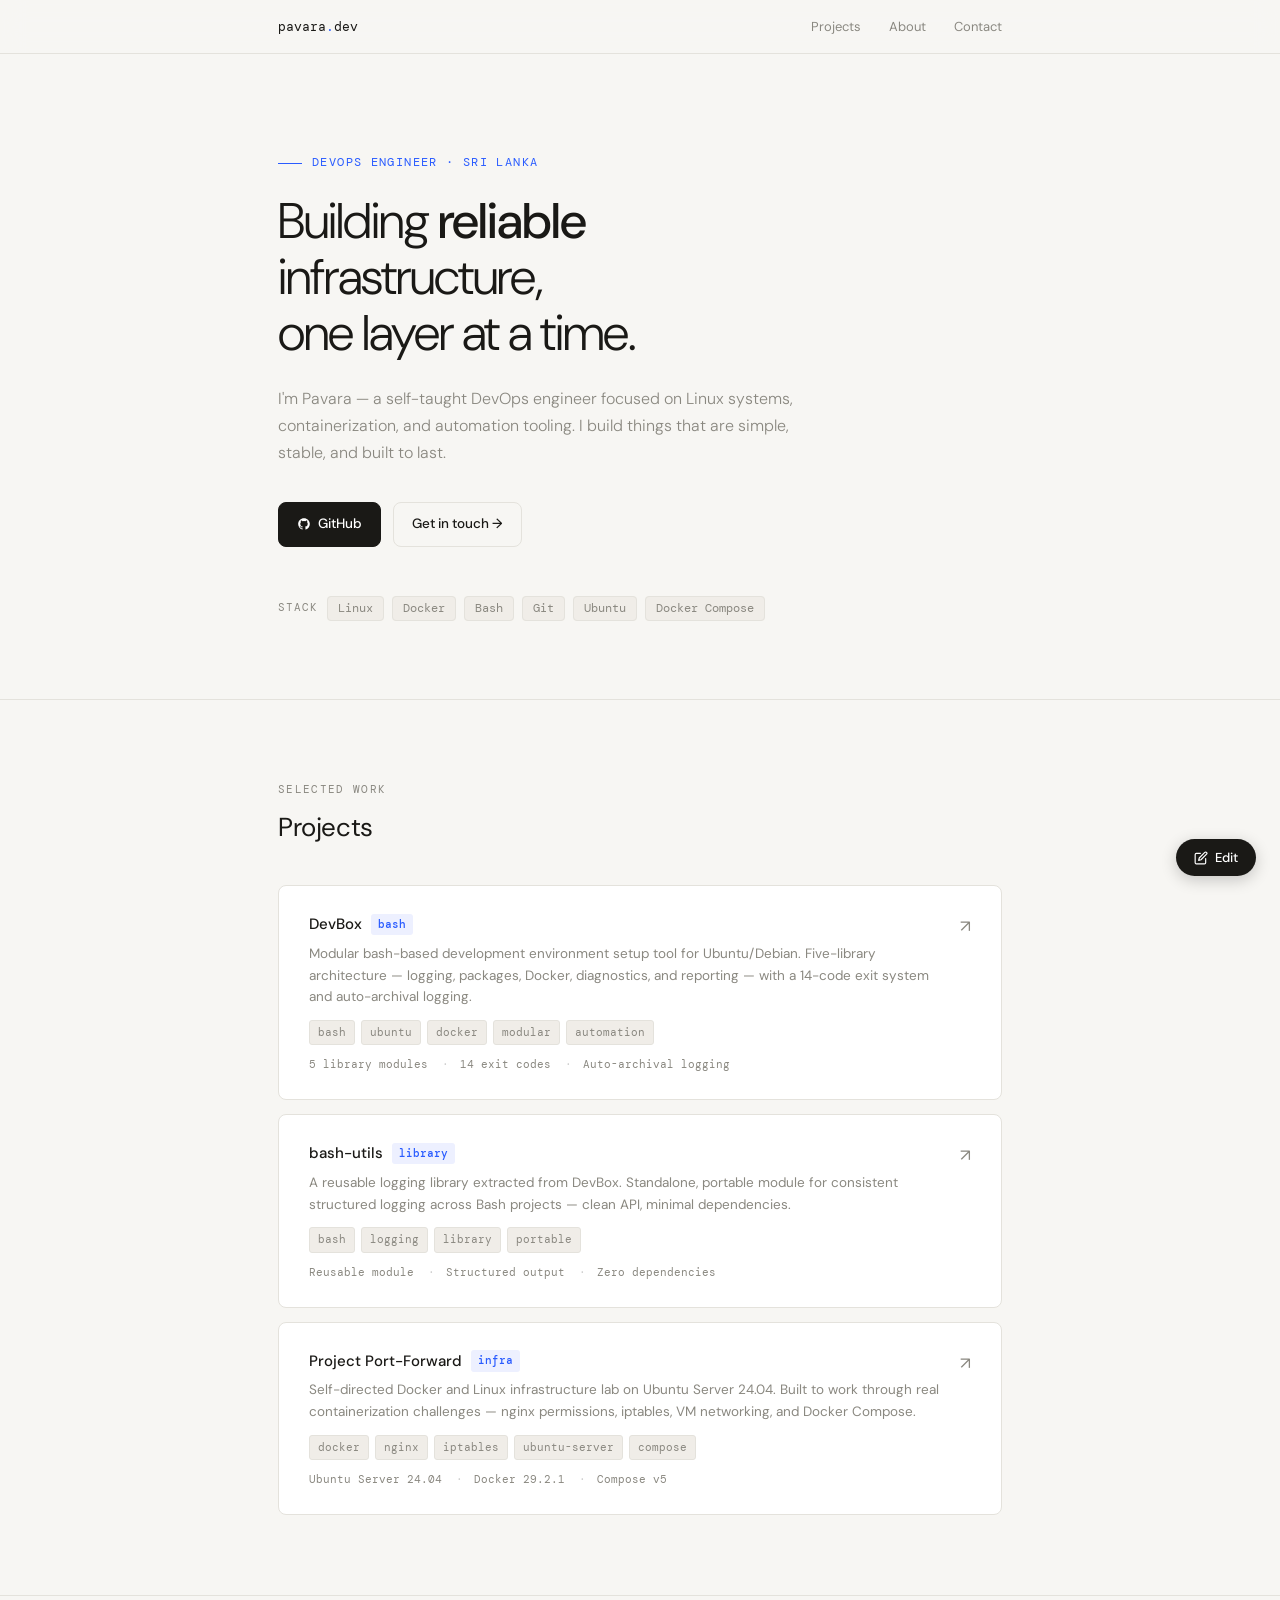
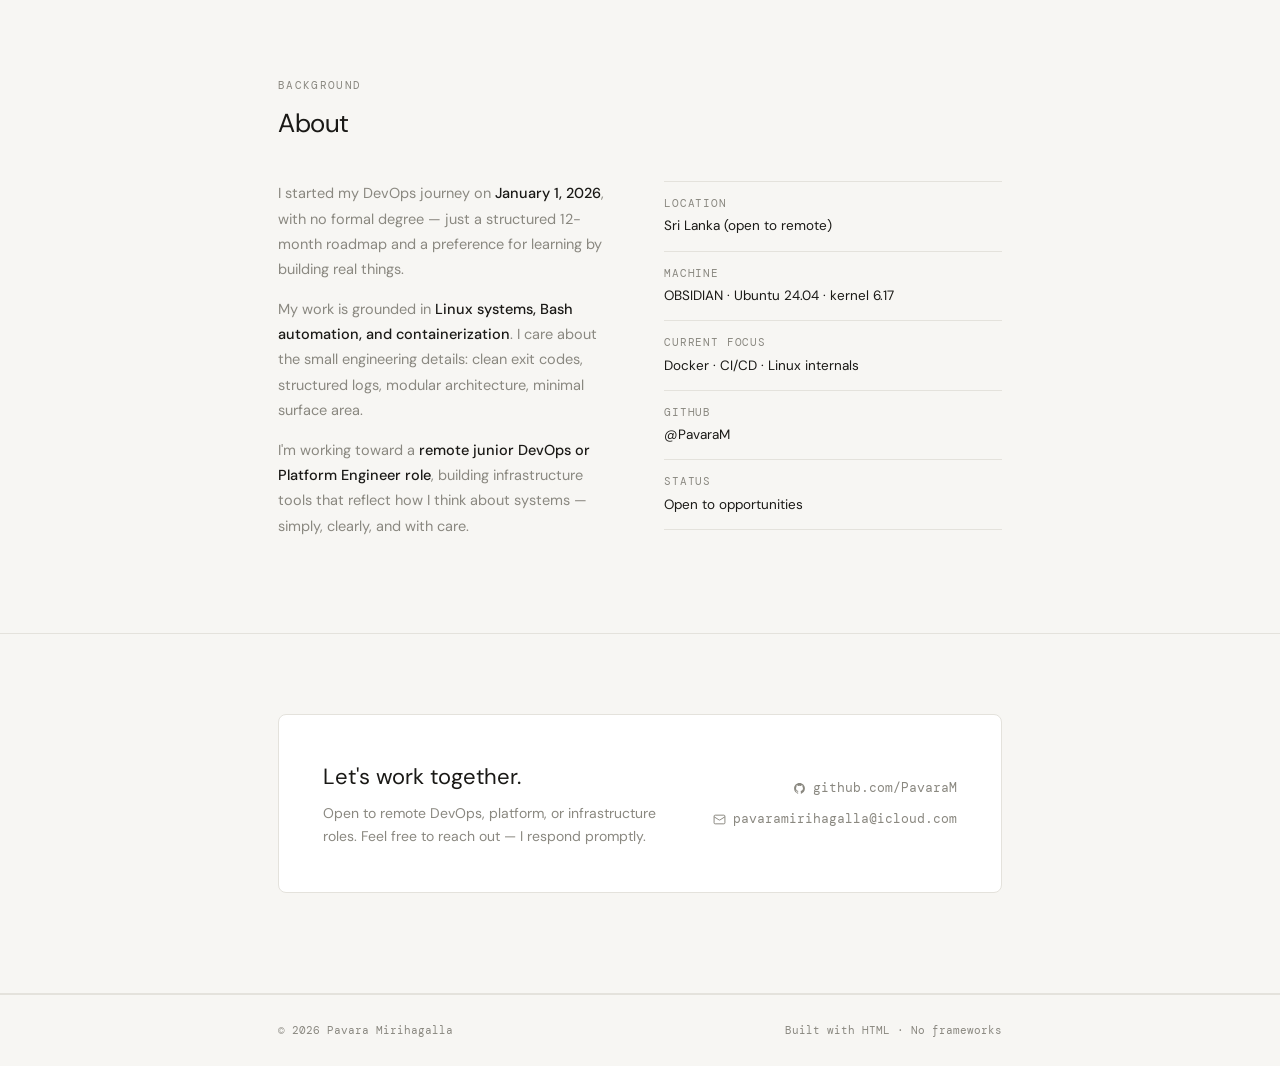
==== index.html @ fb22ed88 "Update index.html" ====
<!DOCTYPE html>
<html lang="en">
<head>
  <meta charset="UTF-8" />
  <meta name="viewport" content="width=device-width, initial-scale=1.0" />
  <title>Pavara Mirihagalla — DevOps Engineer</title>
  <link rel="preconnect" href="https://fonts.googleapis.com">
  <link href="https://fonts.googleapis.com/css2?family=DM+Mono:wght@300;400;500&family=DM+Sans:opsz,wght@9..40,300;9..40,400;9..40,500&display=swap" rel="stylesheet">
  <style>
    *, *::before, *::after { box-sizing: border-box; margin: 0; padding: 0; }
    :root {
      --bg: #f7f6f3; --surface: #fff; --border: #e4e2dc;
      --text: #1a1916; --muted: #8a8880; --accent: #2a5cff;
      --accent-soft: #edf0ff; --tag-bg: #f0ede8;
      --mono: 'DM Mono', monospace; --sans: 'DM Sans', sans-serif;
      --r: 8px; --max: 780px;
    }
    html { scroll-behavior: smooth; }
    body { font-family: var(--sans); background: var(--bg); color: var(--text); font-size: 15px; line-height: 1.65; -webkit-font-smoothing: antialiased; }
    .container { max-width: var(--max); margin: 0 auto; padding: 0 28px; }

    /* NAV */
    nav { position: sticky; top: 0; z-index: 100; background: rgba(247,246,243,0.92); backdrop-filter: blur(12px); border-bottom: 1px solid var(--border); padding: 14px 0; }
    .nav-inner { display: flex; align-items: center; justify-content: space-between; }
    .nav-logo { font-family: var(--mono); font-size: 13px; color: var(--text); text-decoration: none; }
    .nav-logo span { color: var(--accent); }
    .nav-links { display: flex; gap: 28px; list-style: none; }
    .nav-links a { font-size: 13px; color: var(--muted); text-decoration: none; transition: color .15s; }
    .nav-links a:hover { color: var(--text); }

    /* HERO */
    #hero { padding: 100px 0 80px; border-bottom: 1px solid var(--border); }
    .eyebrow { font-family: var(--mono); font-size: 11.5px; color: var(--accent); letter-spacing: .12em; text-transform: uppercase; margin-bottom: 20px; display: flex; align-items: center; gap: 10px; }
    .eyebrow::before { content: ''; display: inline-block; width: 24px; height: 1px; background: var(--accent); }
    h1 { font-size: clamp(34px, 5.5vw, 50px); font-weight: 300; line-height: 1.12; letter-spacing: -.02em; margin-bottom: 24px; }
    h1 em { font-style: normal; font-weight: 500; }
    .hero-desc { font-size: 16px; color: var(--muted); font-weight: 300; max-width: 520px; line-height: 1.7; margin-bottom: 36px; }
    .hero-actions { display: flex; gap: 12px; flex-wrap: wrap; margin-bottom: 48px; }
    .btn { display: inline-flex; align-items: center; gap: 7px; padding: 10px 18px; border-radius: var(--r); font-size: 13.5px; font-weight: 500; font-family: var(--sans); text-decoration: none; border: 1.5px solid transparent; transition: all .15s; cursor: pointer; }
    .btn-primary { background: var(--text); color: #fff; border-color: var(--text); }
    .btn-primary:hover { background: #2d2b27; }
    .btn-ghost { background: transparent; color: var(--text); border-color: var(--border); }
    .btn-ghost:hover { border-color: #c0bdb5; background: var(--surface); }
    .stack-row { display: flex; align-items: center; gap: 10px; flex-wrap: wrap; }
    .stack-label { font-family: var(--mono); font-size: 11px; color: var(--muted); letter-spacing: .08em; text-transform: uppercase; }
    .stack-pill { font-family: var(--mono); font-size: 11.5px; background: var(--tag-bg); color: var(--muted); padding: 4px 10px; border-radius: 4px; border: 1px solid var(--border); }

    /* SECTIONS */
    .section { padding: 80px 0; border-bottom: 1px solid var(--border); }
    .section-last { padding: 80px 0 100px; }
    .section-label { font-family: var(--mono); font-size: 11px; color: var(--muted); letter-spacing: .12em; text-transform: uppercase; margin-bottom: 8px; }
    h2 { font-size: 26px; font-weight: 400; letter-spacing: -.015em; margin-bottom: 36px; }

    /* PROJECTS */
    .projects-grid { display: grid; gap: 14px; }
    .project-card { background: var(--surface); border: 1px solid var(--border); border-radius: var(--r); padding: 26px 30px; display: grid; grid-template-columns: 1fr auto; gap: 14px; align-items: start; text-decoration: none; color: inherit; transition: border-color .15s, box-shadow .15s; }
    .project-card:hover { border-color: #c8c5be; box-shadow: 0 4px 20px rgba(0,0,0,.06); }
    .project-name { font-size: 15px; font-weight: 500; margin-bottom: 6px; display: flex; align-items: center; gap: 9px; }
    .mono-tag { font-family: var(--mono); font-size: 10.5px; color: var(--accent); background: var(--accent-soft); padding: 2px 7px; border-radius: 3px; }
    .project-desc { font-size: 13.5px; color: var(--muted); line-height: 1.6; margin-bottom: 12px; }
    .project-tags { display: flex; flex-wrap: wrap; gap: 6px; margin-bottom: 10px; }
    .tag { font-family: var(--mono); font-size: 10.5px; color: var(--muted); background: var(--tag-bg); border: 1px solid var(--border); padding: 3px 8px; border-radius: 3px; }
    .project-stats { font-family: var(--mono); font-size: 11px; color: var(--muted); display: flex; gap: 0; flex-wrap: wrap; }
    .project-stats span { margin-right: 14px; }
    .project-stats span::before { content: '· '; color: #ccc; margin-right: 4px; }
    .project-stats span:first-child::before { content: none; }
    .card-arrow { color: var(--muted); font-size: 17px; transition: transform .15s, color .15s; }
    .project-card:hover .card-arrow { transform: translate(3px,-3px); color: var(--text); }

    /* ABOUT */
    .about-grid { display: grid; grid-template-columns: 1fr 1fr; gap: 48px; align-items: start; }
    @media (max-width: 600px) { .about-grid { grid-template-columns: 1fr; } }
    .about-text p { font-size: 14.5px; color: var(--muted); line-height: 1.75; margin-bottom: 14px; }
    .about-text strong { color: var(--text); font-weight: 500; }
    .fact-list { list-style: none; }
    .fact-item { display: flex; flex-direction: column; padding: 13px 0; border-bottom: 1px solid var(--border); }
    .fact-item:first-child { border-top: 1px solid var(--border); }
    .fact-key { font-family: var(--mono); font-size: 10.5px; color: var(--muted); letter-spacing: .08em; text-transform: uppercase; margin-bottom: 3px; }
    .fact-val { font-size: 13.5px; color: var(--text); }

    /* CONTACT */
    .contact-box { background: var(--surface); border: 1px solid var(--border); border-radius: var(--r); padding: 44px; display: grid; grid-template-columns: 1fr auto; gap: 32px; align-items: center; }
    @media (max-width: 600px) { .contact-box { grid-template-columns: 1fr; padding: 28px 22px; } }
    .contact-title { font-size: 22px; font-weight: 400; letter-spacing: -.01em; margin-bottom: 7px; }
    .contact-sub { font-size: 14px; color: var(--muted); }
    .contact-links { display: flex; flex-direction: column; gap: 10px; align-items: flex-end; }
    @media (max-width: 600px) { .contact-links { align-items: flex-start; } }
    .contact-link { display: inline-flex; align-items: center; gap: 7px; font-size: 12.5px; color: var(--muted); text-decoration: none; font-family: var(--mono); transition: color .15s; }
    .contact-link:hover { color: var(--text); }

    /* FOOTER */
    footer { padding: 26px 0; border-top: 1px solid var(--border); }
    .footer-inner { display: flex; justify-content: space-between; font-family: var(--mono); font-size: 11px; color: var(--muted); }

    /* EDIT FAB */
    #edit-fab { position: fixed; bottom: 24px; right: 24px; z-index: 400; display: flex; align-items: center; gap: 7px; background: var(--text); color: #fff; border: none; border-radius: 100px; padding: 10px 18px; font-family: var(--sans); font-size: 13px; font-weight: 500; cursor: pointer; box-shadow: 0 4px 16px rgba(0,0,0,.2); transition: background .15s, transform .15s; }
    #edit-fab:hover { background: #2d2b27; transform: translateY(-1px); }

    /* ADMIN OVERLAY */
    #admin-overlay { display: none; position: fixed; inset: 0; background: rgba(0,0,0,.35); backdrop-filter: blur(4px); z-index: 500; align-items: flex-end; justify-content: flex-end; padding: 20px; }
    #admin-overlay.open { display: flex; }
    #admin-panel { background: var(--surface); border: 1px solid var(--border); border-radius: 12px; width: 460px; max-height: 82vh; display: flex; flex-direction: column; box-shadow: 0 20px 60px rgba(0,0,0,.2); overflow: hidden; }
    .admin-header { display: flex; justify-content: space-between; align-items: center; padding: 18px 22px; border-bottom: 1px solid var(--border); flex-shrink: 0; }
    .admin-header-left strong { font-size: 15px; font-weight: 500; display: block; }
    .admin-header-left span { font-family: var(--mono); font-size: 11px; color: var(--muted); }
    #admin-close { background: none; border: none; font-size: 16px; color: var(--muted); cursor: pointer; padding: 2px 6px; border-radius: 4px; transition: color .15s; }
    #admin-close:hover { color: var(--text); }
    .admin-tabs { display: flex; border-bottom: 1px solid var(--border); padding: 0 22px; flex-shrink: 0; }
    .admin-tab { background: none; border: none; border-bottom: 2px solid transparent; padding: 10px 0; margin-right: 20px; margin-bottom: -1px; font-family: var(--sans); font-size: 13px; color: var(--muted); cursor: pointer; transition: color .15s, border-color .15s; }
    .admin-tab.active { color: var(--text); border-bottom-color: var(--text); }
    .admin-body { padding: 18px 22px; overflow-y: auto; flex: 1; }
    .tab-pane { display: none; }
    .tab-pane.active { display: block; }

    /* FORM ELEMENTS */
    .form-label { font-family: var(--mono); font-size: 10.5px; color: var(--muted); letter-spacing: .07em; text-transform: uppercase; display: block; margin-bottom: 5px; margin-top: 14px; }
    .form-label:first-child { margin-top: 0; }
    .form-hint { font-size: 9.5px; text-transform: none; letter-spacing: 0; opacity: .7; }
    input[type=text], input[type=url], textarea, select {
      width: 100%; padding: 9px 12px; border: 1px solid var(--border); border-radius: var(--r);
      font-family: var(--sans); font-size: 13.5px; color: var(--text); background: var(--surface);
      outline: none; transition: border-color .15s; appearance: none;
    }
    input[type=text]:focus, input[type=url]:focus, textarea:focus { border-color: var(--accent); }
    textarea { resize: vertical; }

    /* PROJECT LIST */
    #project-list { display: flex; flex-direction: column; gap: 8px; margin-bottom: 14px; }
    .p-row { display: flex; justify-content: space-between; align-items: center; padding: 10px 13px; border: 1px solid var(--border); border-radius: var(--r); background: var(--bg); }
    .p-row-info { display: flex; align-items: center; gap: 9px; }
    .p-row-name { font-size: 13.5px; font-weight: 500; }
    .p-row-type { font-family: var(--mono); font-size: 10px; color: var(--accent); background: var(--accent-soft); padding: 2px 6px; border-radius: 3px; }
    .p-row-btns { display: flex; gap: 6px; }
    .row-btn { font-family: var(--sans); font-size: 12px; padding: 4px 10px; border-radius: 5px; border: 1px solid var(--border); background: var(--surface); color: var(--muted); cursor: pointer; transition: all .12s; }
    .row-btn:hover { color: var(--text); border-color: #c0bdb5; }
    .row-btn.del:hover { color: #d00; border-color: #fcc; background: #fff5f5; }

    /* FORM CARD */
    #project-form-wrap { display: none; background: var(--bg); border: 1px solid var(--border); border-radius: var(--r); padding: 18px; margin-bottom: 14px; }
    #project-form-wrap.open { display: block; }
    .form-title { font-size: 13.5px; font-weight: 500; margin-bottom: 14px; }
    .form-actions { display: flex; gap: 8px; margin-top: 16px; }
    .btn-save { padding: 9px 18px; background: var(--text); color: #fff; border: none; border-radius: var(--r); font-family: var(--sans); font-size: 13px; font-weight: 500; cursor: pointer; transition: background .15s; }
    .btn-save:hover { background: #2d2b27; }
    .btn-cancel-form { padding: 9px 14px; background: none; color: var(--muted); border: 1px solid var(--border); border-radius: var(--r); font-family: var(--sans); font-size: 13px; cursor: pointer; transition: all .15s; }
    .btn-cancel-form:hover { color: var(--text); border-color: #c0bdb5; }
    .btn-new-project { width: 100%; padding: 10px; border: 1.5px dashed var(--border); border-radius: var(--r); background: none; color: var(--muted); font-family: var(--sans); font-size: 13px; cursor: pointer; transition: border-color .15s, color .15s; }
    .btn-new-project:hover { border-color: var(--accent); color: var(--accent); }

    /* SKILLS TAB */
    .skill-add-row { display: flex; gap: 8px; margin-bottom: 16px; }
    .skill-add-row input { flex: 1; }
    .btn-add-skill { padding: 9px 16px; background: var(--text); color: #fff; border: none; border-radius: var(--r); font-family: var(--sans); font-size: 13px; font-weight: 500; cursor: pointer; white-space: nowrap; transition: background .15s; }
    .btn-add-skill:hover { background: #2d2b27; }
    #skill-chips { display: flex; flex-wrap: wrap; gap: 8px; }
    .skill-chip { display: flex; align-items: center; gap: 6px; font-family: var(--mono); font-size: 12px; background: var(--tag-bg); border: 1px solid var(--border); padding: 5px 10px; border-radius: 4px; }
    .skill-x { background: none; border: none; font-size: 10px; color: var(--muted); cursor: pointer; transition: color .12s; padding: 0; line-height: 1; }
    .skill-x:hover { color: #d00; }

    /* PASSWORD PROMPT */
    #pw-overlay { display: none; position: fixed; inset: 0; background: rgba(0,0,0,.45); backdrop-filter: blur(4px); z-index: 600; align-items: center; justify-content: center; }
    #pw-overlay.open { display: flex; }
    #pw-box { background: var(--surface); border: 1px solid var(--border); border-radius: 12px; padding: 32px 28px; width: 320px; box-shadow: 0 20px 60px rgba(0,0,0,.2); }
    #pw-box h3 { font-size: 15px; font-weight: 500; margin-bottom: 4px; }
    #pw-box p { font-family: var(--mono); font-size: 11px; color: var(--muted); margin-bottom: 18px; }
    #pw-input { width: 100%; padding: 9px 12px; border: 1px solid var(--border); border-radius: var(--r); font-family: var(--sans); font-size: 14px; color: var(--text); background: var(--surface); outline: none; transition: border-color .15s; margin-bottom: 10px; }
    #pw-input:focus { border-color: var(--accent); }
    #pw-input.shake { animation: shake .3s ease; border-color: #e03; }
    @keyframes shake { 0%,100%{transform:translateX(0)} 25%{transform:translateX(-6px)} 75%{transform:translateX(6px)} }
    #pw-error { font-family: var(--mono); font-size: 11px; color: #d00; min-height: 16px; margin-bottom: 12px; }
    .pw-actions { display: flex; gap: 8px; }
    #pw-submit { flex: 1; padding: 9px; background: var(--text); color: #fff; border: none; border-radius: var(--r); font-family: var(--sans); font-size: 13px; font-weight: 500; cursor: pointer; transition: background .15s; }
    #pw-submit:hover { background: #2d2b27; }
    #pw-cancel { padding: 9px 14px; background: none; color: var(--muted); border: 1px solid var(--border); border-radius: var(--r); font-family: var(--sans); font-size: 13px; cursor: pointer; transition: all .15s; }
    #pw-cancel:hover { color: var(--text); border-color: #c0bdb5; }

    /* TOAST */
    #toast { display: none; position: fixed; bottom: 72px; left: 50%; transform: translateX(-50%); background: var(--text); color: #fff; font-family: var(--mono); font-size: 12px; padding: 8px 18px; border-radius: 6px; z-index: 999; }
  </style>
</head>
<body>

<!-- NAV -->
<nav>
  <div class="container nav-inner">
    <a class="nav-logo" href="#">pavara<span>.</span>dev</a>
    <ul class="nav-links">
      <li><a href="#projects">Projects</a></li>
      <li><a href="#about">About</a></li>
      <li><a href="#contact">Contact</a></li>
    </ul>
  </div>
</nav>

<!-- HERO -->
<section id="hero">
  <div class="container">
    <p class="eyebrow">DevOps Engineer · Sri Lanka</p>
    <h1>Building <em>reliable</em><br>infrastructure,<br>one layer at a time.</h1>
    <p class="hero-desc">I'm Pavara — a self-taught DevOps engineer focused on Linux systems, containerization, and automation tooling. I build things that are simple, stable, and built to last.</p>
    <div class="hero-actions">
      <a href="https://github.com/PavaraM" target="_blank" rel="noopener" class="btn btn-primary">
        <svg width="14" height="14" viewBox="0 0 24 24" fill="currentColor"><path d="M12 2C6.477 2 2 6.477 2 12c0 4.418 2.865 8.167 6.839 9.49.5.09.682-.218.682-.484 0-.236-.009-.866-.013-1.7-2.782.603-3.369-1.342-3.369-1.342-.454-1.155-1.11-1.463-1.11-1.463-.908-.62.069-.608.069-.608 1.003.07 1.532 1.03 1.532 1.03.891 1.529 2.341 1.088 2.91.832.091-.646.349-1.086.635-1.337-2.22-.253-4.555-1.11-4.555-4.943 0-1.091.39-1.984 1.03-2.682-.103-.254-.447-1.27.098-2.646 0 0 .84-.269 2.75 1.026A9.578 9.578 0 0 1 12 6.836a9.59 9.59 0 0 1 2.504.337c1.909-1.295 2.748-1.026 2.748-1.026.546 1.376.202 2.392.1 2.646.641.698 1.028 1.59 1.028 2.682 0 3.841-2.337 4.687-4.565 4.935.359.309.678.919.678 1.852 0 1.337-.012 2.415-.012 2.743 0 .269.18.579.688.481C19.138 20.163 22 16.418 22 12c0-5.523-4.477-10-10-10z"/></svg>
        GitHub
      </a>
      <a href="#contact" class="btn btn-ghost">Get in touch →</a>
    </div>
    <div class="stack-row">
      <span class="stack-label">Stack</span>
      <div id="stack-pills"></div>
    </div>
  </div>
</section>

<!-- PROJECTS -->
<section class="section" id="projects">
  <div class="container">
    <p class="section-label">Selected Work</p>
    <h2>Projects</h2>
    <div class="projects-grid" id="projects-grid"></div>
  </div>
</section>

<!-- ABOUT -->
<section class="section" id="about">
  <div class="container">
    <p class="section-label">Background</p>
    <h2>About</h2>
    <div class="about-grid">
      <div class="about-text">
        <p>I started my DevOps journey on <strong>January 1, 2026</strong>, with no formal degree — just a structured 12-month roadmap and a preference for learning by building real things.</p>
        <p>My work is grounded in <strong>Linux systems, Bash automation, and containerization</strong>. I care about the small engineering details: clean exit codes, structured logs, modular architecture, minimal surface area.</p>
        <p>I'm working toward a <strong>remote junior DevOps or Platform Engineer role</strong>, building infrastructure tools that reflect how I think about systems — simply, clearly, and with care.</p>
      </div>
      <ul class="fact-list">
        <li class="fact-item"><span class="fact-key">Location</span><span class="fact-val">Sri Lanka (open to remote)</span></li>
        <li class="fact-item"><span class="fact-key">Machine</span><span class="fact-val">OBSIDIAN · Ubuntu 24.04 · kernel 6.17</span></li>
        <li class="fact-item"><span class="fact-key">Current focus</span><span class="fact-val">Docker · CI/CD · Linux internals</span></li>
        <li class="fact-item"><span class="fact-key">GitHub</span><span class="fact-val">@PavaraM</span></li>
        <li class="fact-item"><span class="fact-key">Status</span><span class="fact-val">Open to opportunities</span></li>
      </ul>
    </div>
  </div>
</section>

<!-- CONTACT -->
<section class="section section-last" id="contact">
  <div class="container">
    <div class="contact-box">
      <div>
        <p class="contact-title">Let's work together.</p>
        <p class="contact-sub">Open to remote DevOps, platform, or infrastructure roles. Feel free to reach out — I respond promptly.</p>
      </div>
      <div class="contact-links">
        <a href="https://github.com/PavaraM" target="_blank" rel="noopener" class="contact-link">
          <svg width="13" height="13" viewBox="0 0 24 24" fill="currentColor"><path d="M12 2C6.477 2 2 6.477 2 12c0 4.418 2.865 8.167 6.839 9.49.5.09.682-.218.682-.484 0-.236-.009-.866-.013-1.7-2.782.603-3.369-1.342-3.369-1.342-.454-1.155-1.11-1.463-1.11-1.463-.908-.62.069-.608.069-.608 1.003.07 1.532 1.03 1.532 1.03.891 1.529 2.341 1.088 2.91.832.091-.646.349-1.086.635-1.337-2.22-.253-4.555-1.11-4.555-4.943 0-1.091.39-1.984 1.03-2.682-.103-.254-.447-1.27.098-2.646 0 0 .84-.269 2.75 1.026A9.578 9.578 0 0 1 12 6.836a9.59 9.59 0 0 1 2.504.337c1.909-1.295 2.748-1.026 2.748-1.026.546 1.376.202 2.392.1 2.646.641.698 1.028 1.59 1.028 2.682 0 3.841-2.337 4.687-4.565 4.935.359.309.678.919.678 1.852 0 1.337-.012 2.415-.012 2.743 0 .269.18.579.688.481C19.138 20.163 22 16.418 22 12c0-5.523-4.477-10-10-10z"/></svg>
          github.com/PavaraM
        </a>
        <a href="mailto:pavaramirihagalla@icloud.com" class="contact-link">
          <svg width="13" height="13" viewBox="0 0 24 24" fill="none" stroke="currentColor" stroke-width="1.8"><rect x="2" y="4" width="20" height="16" rx="2"/><path d="m22 7-8.97 5.7a1.94 1.94 0 0 1-2.06 0L2 7"/></svg>
          pavaramirihagalla@icloud.com
        </a>
      </div>
    </div>
  </div>
</section>

<footer>
  <div class="container footer-inner">
    <span>© 2026 Pavara Mirihagalla</span>
    <span>Built with HTML · No frameworks</span>
  </div>
</footer>

<!-- EDIT FAB -->
<button id="edit-fab" onclick="openAdmin()">
  <svg width="14" height="14" viewBox="0 0 24 24" fill="none" stroke="currentColor" stroke-width="2" stroke-linecap="round" stroke-linejoin="round"><path d="M11 4H4a2 2 0 0 0-2 2v14a2 2 0 0 0 2 2h14a2 2 0 0 0 2-2v-7"/><path d="M18.5 2.5a2.121 2.121 0 0 1 3 3L12 15l-4 1 1-4 9.5-9.5z"/></svg>
  Edit
</button>

<!-- ADMIN PANEL -->
<div id="admin-overlay" onclick="overlayClick(event)">
  <div id="admin-panel">
    <div class="admin-header">
      <div class="admin-header-left">
        <strong>Portfolio Editor</strong>
        <span>Changes save automatically</span>
      </div>
      <button id="admin-close" onclick="closeAdmin()">✕</button>
    </div>
    <div class="admin-tabs">
      <button class="admin-tab active" onclick="switchTab('projects')">Projects</button>
      <button class="admin-tab" onclick="switchTab('skills')">Skills</button>
    </div>
    <div class="admin-body">

      <!-- PROJECTS TAB -->
      <div class="tab-pane active" id="tab-projects">
        <div id="project-list"></div>

        <!-- ADD/EDIT FORM -->
        <div id="project-form-wrap">
          <div class="form-title" id="form-title">New Project</div>
          <input type="hidden" id="f-id">
          <label class="form-label">Name *</label>
          <input type="text" id="f-name" placeholder="e.g. DevBox">
          <label class="form-label">Type tag</label>
          <input type="text" id="f-type" placeholder="e.g. bash · infra · library">
          <label class="form-label">Description</label>
          <textarea id="f-desc" rows="3" placeholder="What does this project do?"></textarea>
          <label class="form-label">Tags <span class="form-hint">(comma-separated)</span></label>
          <input type="text" id="f-tags" placeholder="e.g. bash, docker, ubuntu">
          <label class="form-label">Stats <span class="form-hint">(comma-separated — shown as small metadata)</span></label>
          <input type="text" id="f-stats" placeholder="e.g. 5 modules, 14 exit codes">
          <label class="form-label">GitHub / URL</label>
          <input type="url" id="f-url" placeholder="https://github.com/...">
          <div class="form-actions">
            <button class="btn-save" onclick="saveProject()">Save project</button>
            <button class="btn-cancel-form" onclick="closeForm()">Cancel</button>
          </div>
        </div>

        <button class="btn-new-project" onclick="openNewProject()">+ Add project</button>
      </div>

      <!-- SKILLS TAB -->
      <div class="tab-pane" id="tab-skills">
        <div class="skill-add-row">
          <input type="text" id="skill-input" placeholder="e.g. Kubernetes" onkeydown="if(event.key==='Enter') addSkill()">
          <button class="btn-add-skill" onclick="addSkill()">Add</button>
        </div>
        <div id="skill-chips"></div>
      </div>

    </div>
  </div>
</div>

<!-- PASSWORD PROMPT -->
<div id="pw-overlay">
  <div id="pw-box">
    <h3>Editor access</h3>
    <p>Enter your password to edit this portfolio.</p>
    <input type="password" id="pw-input" placeholder="Password" onkeydown="if(event.key==='Enter') checkPassword()">
    <div id="pw-error"></div>
    <div class="pw-actions">
      <button id="pw-submit" onclick="checkPassword()">Unlock</button>
      <button id="pw-cancel" onclick="closePw()">Cancel</button>
    </div>
  </div>
</div>

<div id="toast"></div>

<script>
  // ── Default data ──────────────────────────────────────────────────────────
  const DEFAULTS = {
    projects: [
      { id: "devbox", name: "DevBox", type: "bash", desc: "Modular bash-based development environment setup tool for Ubuntu/Debian. Five-library architecture — logging, packages, Docker, diagnostics, and reporting — with a 14-code exit system and auto-archival logging.", tags: ["bash","ubuntu","docker","modular","automation"], stats: ["5 library modules","14 exit codes","Auto-archival logging"], url: "https://github.com/PavaraM" },
      { id: "bash-utils", name: "bash-utils", type: "library", desc: "A reusable logging library extracted from DevBox. Standalone, portable module for consistent structured logging across Bash projects — clean API, minimal dependencies.", tags: ["bash","logging","library","portable"], stats: ["Reusable module","Structured output","Zero dependencies"], url: "https://github.com/PavaraM" },
      { id: "port-forward", name: "Project Port-Forward", type: "infra", desc: "Self-directed Docker and Linux infrastructure lab on Ubuntu Server 24.04. Built to work through real containerization challenges — nginx permissions, iptables, VM networking, and Docker Compose.", tags: ["docker","nginx","iptables","ubuntu-server","compose"], stats: ["Ubuntu Server 24.04","Docker 29.2.1","Compose v5"], url: "https://github.com/PavaraM" }
    ],
    skills: ["Linux","Docker","Bash","Git","Ubuntu","Docker Compose"]
  };

  // ── State ─────────────────────────────────────────────────────────────────
  let projects = [];
  let skills = [];

  function load() {
    try {
      const p = localStorage.getItem("pv-projects");
      const s = localStorage.getItem("pv-skills");
      projects = p ? JSON.parse(p) : DEFAULTS.projects;
      skills   = s ? JSON.parse(s) : DEFAULTS.skills;
    } catch(e) {
      projects = DEFAULTS.projects;
      skills   = DEFAULTS.skills;
    }
  }

  function save() {
    localStorage.setItem("pv-projects", JSON.stringify(projects));
    localStorage.setItem("pv-skills",   JSON.stringify(skills));
    toast("Saved ✓");
  }

  // ── Render portfolio ──────────────────────────────────────────────────────
  function render() {
    renderStack();
    renderProjects();
  }

  function renderStack() {
    const el = document.getElementById("stack-pills");
    el.innerHTML = skills.map(s =>
      `<span class="stack-pill" style="margin-right:8px;margin-bottom:4px">${esc(s)}</span>`
    ).join("");
  }

  function renderProjects() {
    const grid = document.getElementById("projects-grid");
    if (!projects.length) {
      grid.innerHTML = `<p style="color:var(--muted);font-size:14px">No projects yet. Click Edit to add one.</p>`;
      return;
    }
    grid.innerHTML = projects.map(p => `
      <a href="${esc(p.url)}" target="_blank" rel="noopener" class="project-card">
        <div>
          <div class="project-name">
            ${esc(p.name)}
            ${p.type ? `<span class="mono-tag">${esc(p.type)}</span>` : ""}
          </div>
          <p class="project-desc">${esc(p.desc)}</p>
          <div class="project-tags">${p.tags.map(t => `<span class="tag">${esc(t)}</span>`).join("")}</div>
          ${p.stats.length ? `<div class="project-stats">${p.stats.map(s => `<span>${esc(s)}</span>`).join("")}</div>` : ""}
        </div>
        <div class="card-arrow">↗</div>
      </a>
    `).join("");
  }

  // ── Admin panel ───────────────────────────────────────────────────────────
  function openAdmin() {
    if (sessionStorage.getItem("pv-auth") === "1") {
      showAdmin();
    } else {
      document.getElementById("pw-overlay").classList.add("open");
      setTimeout(() => document.getElementById("pw-input").focus(), 50);
    }
  }

  function showAdmin() {
    document.getElementById("admin-overlay").classList.add("open");
    renderAdminProjects();
    renderSkillChips();
  }

  // Default password is "devops" — change ADMIN_PW to whatever you want
  const ADMIN_PW = "devops";

  function checkPassword() {
    const val = document.getElementById("pw-input").value;
    const err = document.getElementById("pw-error");
    const inp = document.getElementById("pw-input");
    if (val === ADMIN_PW) {
      sessionStorage.setItem("pv-auth", "1");
      document.getElementById("pw-overlay").classList.remove("open");
      inp.value = "";
      err.textContent = "";
      showAdmin();
    } else {
      err.textContent = "Wrong password.";
      inp.classList.add("shake");
      inp.value = "";
      setTimeout(() => inp.classList.remove("shake"), 350);
    }
  }

  function closePw() {
    document.getElementById("pw-overlay").classList.remove("open");
    document.getElementById("pw-input").value = "";
    document.getElementById("pw-error").textContent = "";
  }
  function closeAdmin() {
    document.getElementById("admin-overlay").classList.remove("open");
  }
  function overlayClick(e) {
    if (e.target === document.getElementById("admin-overlay")) closeAdmin();
  }

  function switchTab(tab) {
    document.querySelectorAll(".admin-tab").forEach((t,i) => t.classList.toggle("active", ["projects","skills"][i] === tab));
    document.querySelectorAll(".tab-pane").forEach(p => p.classList.remove("active"));
    document.getElementById("tab-" + tab).classList.add("active");
  }

  // ── Project admin ─────────────────────────────────────────────────────────
  function renderAdminProjects() {
    const list = document.getElementById("project-list");
    list.innerHTML = projects.map(p => `
      <div class="p-row">
        <div class="p-row-info">
          <span class="p-row-name">${esc(p.name)}</span>
          ${p.type ? `<span class="p-row-type">${esc(p.type)}</span>` : ""}
        </div>
        <div class="p-row-btns">
          <button class="row-btn" onclick="editProject('${p.id}')">Edit</button>
          <button class="row-btn del" onclick="deleteProject('${p.id}')">Delete</button>
        </div>
      </div>
    `).join("");
  }

  function openNewProject() {
    document.getElementById("form-title").textContent = "New Project";
    document.getElementById("f-id").value    = "";
    document.getElementById("f-name").value  = "";
    document.getElementById("f-type").value  = "";
    document.getElementById("f-desc").value  = "";
    document.getElementById("f-tags").value  = "";
    document.getElementById("f-stats").value = "";
    document.getElementById("f-url").value   = "";
    document.getElementById("project-form-wrap").classList.add("open");
    document.getElementById("f-name").focus();
  }

  function editProject(id) {
    const p = projects.find(x => x.id === id);
    if (!p) return;
    document.getElementById("form-title").textContent = "Edit Project";
    document.getElementById("f-id").value    = p.id;
    document.getElementById("f-name").value  = p.name;
    document.getElementById("f-type").value  = p.type;
    document.getElementById("f-desc").value  = p.desc;
    document.getElementById("f-tags").value  = p.tags.join(", ");
    document.getElementById("f-stats").value = p.stats.join(", ");
    document.getElementById("f-url").value   = p.url;
    document.getElementById("project-form-wrap").classList.add("open");
    document.getElementById("f-name").focus();
  }

  function closeForm() {
    document.getElementById("project-form-wrap").classList.remove("open");
  }

  function saveProject() {
    const name = document.getElementById("f-name").value.trim();
    if (!name) { alert("Project name is required."); return; }
    const id = document.getElementById("f-id").value || Math.random().toString(36).slice(2,9);
    const project = {
      id,
      name,
      type:  document.getElementById("f-type").value.trim(),
      desc:  document.getElementById("f-desc").value.trim(),
      tags:  document.getElementById("f-tags").value.split(",").map(t => t.trim()).filter(Boolean),
      stats: document.getElementById("f-stats").value.split(",").map(s => s.trim()).filter(Boolean),
      url:   document.getElementById("f-url").value.trim() || "https://github.com/PavaraM",
    };
    const existing = projects.findIndex(p => p.id === id);
    if (existing >= 0) projects[existing] = project;
    else projects.push(project);
    save();
    render();
    renderAdminProjects();
    closeForm();
  }

  function deleteProject(id) {
    if (!confirm("Delete this project?")) return;
    projects = projects.filter(p => p.id !== id);
    save();
    render();
    renderAdminProjects();
  }

  // ── Skills admin ──────────────────────────────────────────────────────────
  function renderSkillChips() {
    document.getElementById("skill-chips").innerHTML = skills.map(s => `
      <div class="skill-chip">
        ${esc(s)}
        <button class="skill-x" onclick="removeSkill('${esc(s)}')">✕</button>
      </div>
    `).join("");
  }

  function addSkill() {
    const input = document.getElementById("skill-input");
    const s = input.value.trim();
    if (!s || skills.includes(s)) { input.value = ""; return; }
    skills.push(s);
    input.value = "";
    save();
    render();
    renderSkillChips();
  }

  function removeSkill(s) {
    skills = skills.filter(x => x !== s);
    save();
    render();
    renderSkillChips();
  }

  // ── Utilities ─────────────────────────────────────────────────────────────
  function esc(str) {
    return String(str).replace(/&/g,"&amp;").replace(/</g,"&lt;").replace(/>/g,"&gt;").replace(/"/g,"&quot;");
  }

  let toastTimer;
  function toast(msg) {
    const el = document.getElementById("toast");
    el.textContent = msg;
    el.style.display = "block";
    clearTimeout(toastTimer);
    toastTimer = setTimeout(() => el.style.display = "none", 2000);
  }

  // ── Init ──────────────────────────────────────────────────────────────────
  load();
  render();
</script>
</body>
</html>
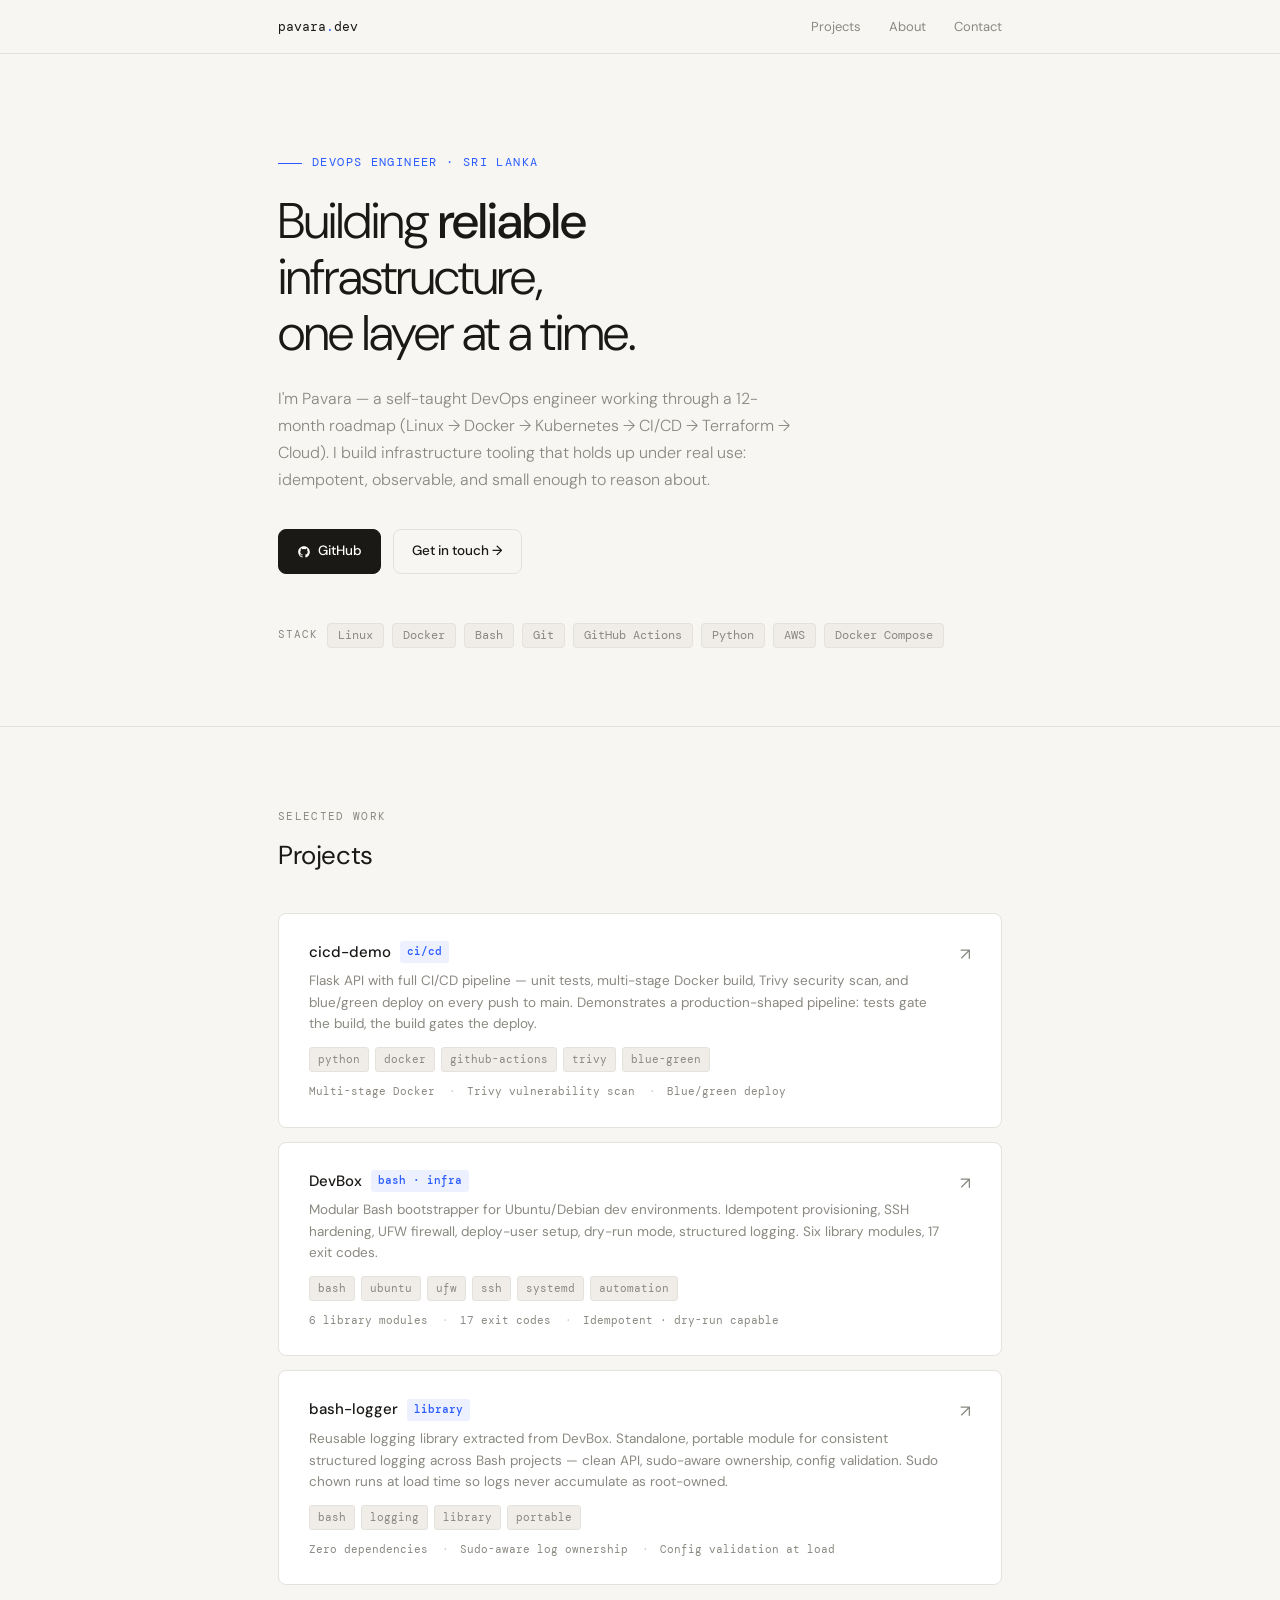
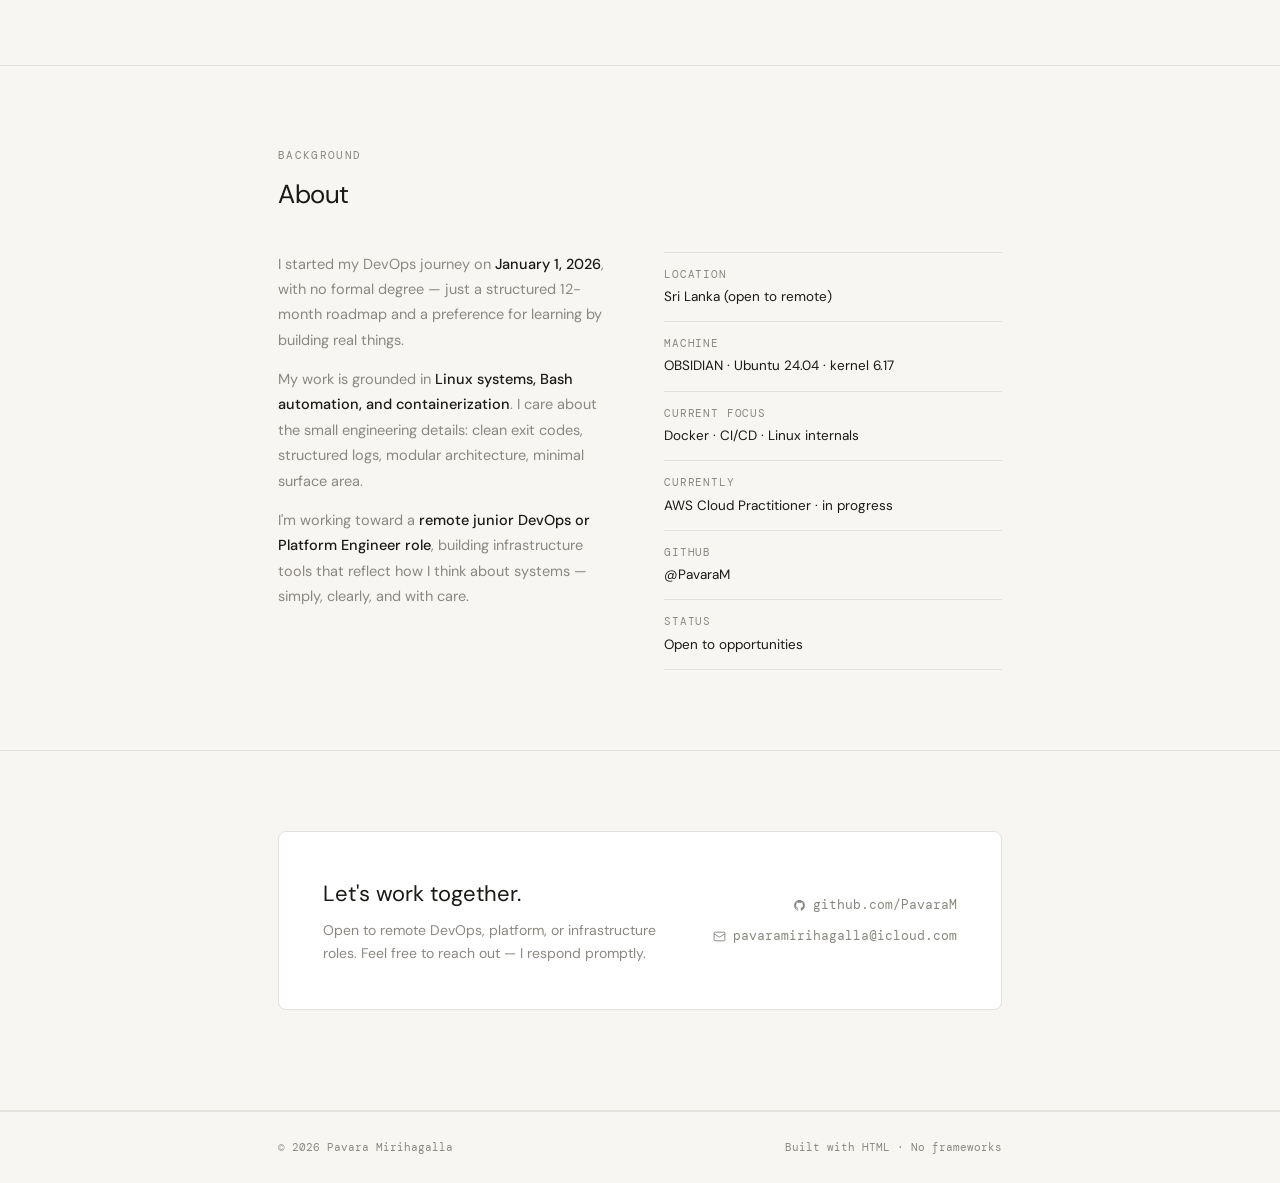
==== commit c5f23347: "Update projects, skills, hero subtitle, add Currently; remove Edit FAB" ====
--- a/index.html
+++ b/index.html
@@ -197,7 +197,7 @@
   <div class="container">
     <p class="eyebrow">DevOps Engineer · Sri Lanka</p>
     <h1>Building <em>reliable</em><br>infrastructure,<br>one layer at a time.</h1>
-    <p class="hero-desc">I'm Pavara — a self-taught DevOps engineer focused on Linux systems, containerization, and automation tooling. I build things that are simple, stable, and built to last.</p>
+    <p class="hero-desc">I'm Pavara — a self-taught DevOps engineer working through a 12-month roadmap (Linux → Docker → Kubernetes → CI/CD → Terraform → Cloud). I build infrastructure tooling that holds up under real use: idempotent, observable, and small enough to reason about.</p>
     <div class="hero-actions">
       <a href="https://github.com/PavaraM" target="_blank" rel="noopener" class="btn btn-primary">
         <svg width="14" height="14" viewBox="0 0 24 24" fill="currentColor"><path d="M12 2C6.477 2 2 6.477 2 12c0 4.418 2.865 8.167 6.839 9.49.5.09.682-.218.682-.484 0-.236-.009-.866-.013-1.7-2.782.603-3.369-1.342-3.369-1.342-.454-1.155-1.11-1.463-1.11-1.463-.908-.62.069-.608.069-.608 1.003.07 1.532 1.03 1.532 1.03.891 1.529 2.341 1.088 2.91.832.091-.646.349-1.086.635-1.337-2.22-.253-4.555-1.11-4.555-4.943 0-1.091.39-1.984 1.03-2.682-.103-.254-.447-1.27.098-2.646 0 0 .84-.269 2.75 1.026A9.578 9.578 0 0 1 12 6.836a9.59 9.59 0 0 1 2.504.337c1.909-1.295 2.748-1.026 2.748-1.026.546 1.376.202 2.392.1 2.646.641.698 1.028 1.59 1.028 2.682 0 3.841-2.337 4.687-4.565 4.935.359.309.678.919.678 1.852 0 1.337-.012 2.415-.012 2.743 0 .269.18.579.688.481C19.138 20.163 22 16.418 22 12c0-5.523-4.477-10-10-10z"/></svg>
@@ -236,6 +236,7 @@
         <li class="fact-item"><span class="fact-key">Location</span><span class="fact-val">Sri Lanka (open to remote)</span></li>
         <li class="fact-item"><span class="fact-key">Machine</span><span class="fact-val">OBSIDIAN · Ubuntu 24.04 · kernel 6.17</span></li>
         <li class="fact-item"><span class="fact-key">Current focus</span><span class="fact-val">Docker · CI/CD · Linux internals</span></li>
+        <li class="fact-item"><span class="fact-key">Currently</span><span class="fact-val">AWS Cloud Practitioner · in progress</span></li>
         <li class="fact-item"><span class="fact-key">GitHub</span><span class="fact-val">@PavaraM</span></li>
         <li class="fact-item"><span class="fact-key">Status</span><span class="fact-val">Open to opportunities</span></li>
       </ul>
@@ -271,12 +272,6 @@
     <span>Built with HTML · No frameworks</span>
   </div>
 </footer>
-
-<!-- EDIT FAB -->
-<button id="edit-fab" onclick="openAdmin()">
-  <svg width="14" height="14" viewBox="0 0 24 24" fill="none" stroke="currentColor" stroke-width="2" stroke-linecap="round" stroke-linejoin="round"><path d="M11 4H4a2 2 0 0 0-2 2v14a2 2 0 0 0 2 2h14a2 2 0 0 0 2-2v-7"/><path d="M18.5 2.5a2.121 2.121 0 0 1 3 3L12 15l-4 1 1-4 9.5-9.5z"/></svg>
-  Edit
-</button>
 
 <!-- ADMIN PANEL -->
 <div id="admin-overlay" onclick="overlayClick(event)">
@@ -356,11 +351,11 @@
   // ── Default data ──────────────────────────────────────────────────────────
   const DEFAULTS = {
     projects: [
-      { id: "devbox", name: "DevBox", type: "bash", desc: "Modular bash-based development environment setup tool for Ubuntu/Debian. Five-library architecture — logging, packages, Docker, diagnostics, and reporting — with a 14-code exit system and auto-archival logging.", tags: ["bash","ubuntu","docker","modular","automation"], stats: ["5 library modules","14 exit codes","Auto-archival logging"], url: "https://github.com/PavaraM" },
-      { id: "bash-utils", name: "bash-utils", type: "library", desc: "A reusable logging library extracted from DevBox. Standalone, portable module for consistent structured logging across Bash projects — clean API, minimal dependencies.", tags: ["bash","logging","library","portable"], stats: ["Reusable module","Structured output","Zero dependencies"], url: "https://github.com/PavaraM" },
-      { id: "port-forward", name: "Project Port-Forward", type: "infra", desc: "Self-directed Docker and Linux infrastructure lab on Ubuntu Server 24.04. Built to work through real containerization challenges — nginx permissions, iptables, VM networking, and Docker Compose.", tags: ["docker","nginx","iptables","ubuntu-server","compose"], stats: ["Ubuntu Server 24.04","Docker 29.2.1","Compose v5"], url: "https://github.com/PavaraM" }
+      { id: "cicd-demo", name: "cicd-demo", type: "ci/cd", desc: "Flask API with full CI/CD pipeline — unit tests, multi-stage Docker build, Trivy security scan, and blue/green deploy on every push to main. Demonstrates a production-shaped pipeline: tests gate the build, the build gates the deploy.", tags: ["python","docker","github-actions","trivy","blue-green"], stats: ["Multi-stage Docker","Trivy vulnerability scan","Blue/green deploy"], url: "https://github.com/PavaraM/cicd-demo" },
+      { id: "devbox", name: "DevBox", type: "bash · infra", desc: "Modular Bash bootstrapper for Ubuntu/Debian dev environments. Idempotent provisioning, SSH hardening, UFW firewall, deploy-user setup, dry-run mode, structured logging. Six library modules, 17 exit codes.", tags: ["bash","ubuntu","ufw","ssh","systemd","automation"], stats: ["6 library modules","17 exit codes","Idempotent · dry-run capable"], url: "https://github.com/PavaraM/devbox" },
+      { id: "bash-logger", name: "bash-logger", type: "library", desc: "Reusable logging library extracted from DevBox. Standalone, portable module for consistent structured logging across Bash projects — clean API, sudo-aware ownership, config validation. Sudo chown runs at load time so logs never accumulate as root-owned.", tags: ["bash","logging","library","portable"], stats: ["Zero dependencies","Sudo-aware log ownership","Config validation at load"], url: "https://github.com/PavaraM/bash-logger" }
     ],
-    skills: ["Linux","Docker","Bash","Git","Ubuntu","Docker Compose"]
+    skills: ["Linux","Docker","Bash","Git","GitHub Actions","Python","AWS","Docker Compose"]
   };
 
   // ── State ─────────────────────────────────────────────────────────────────
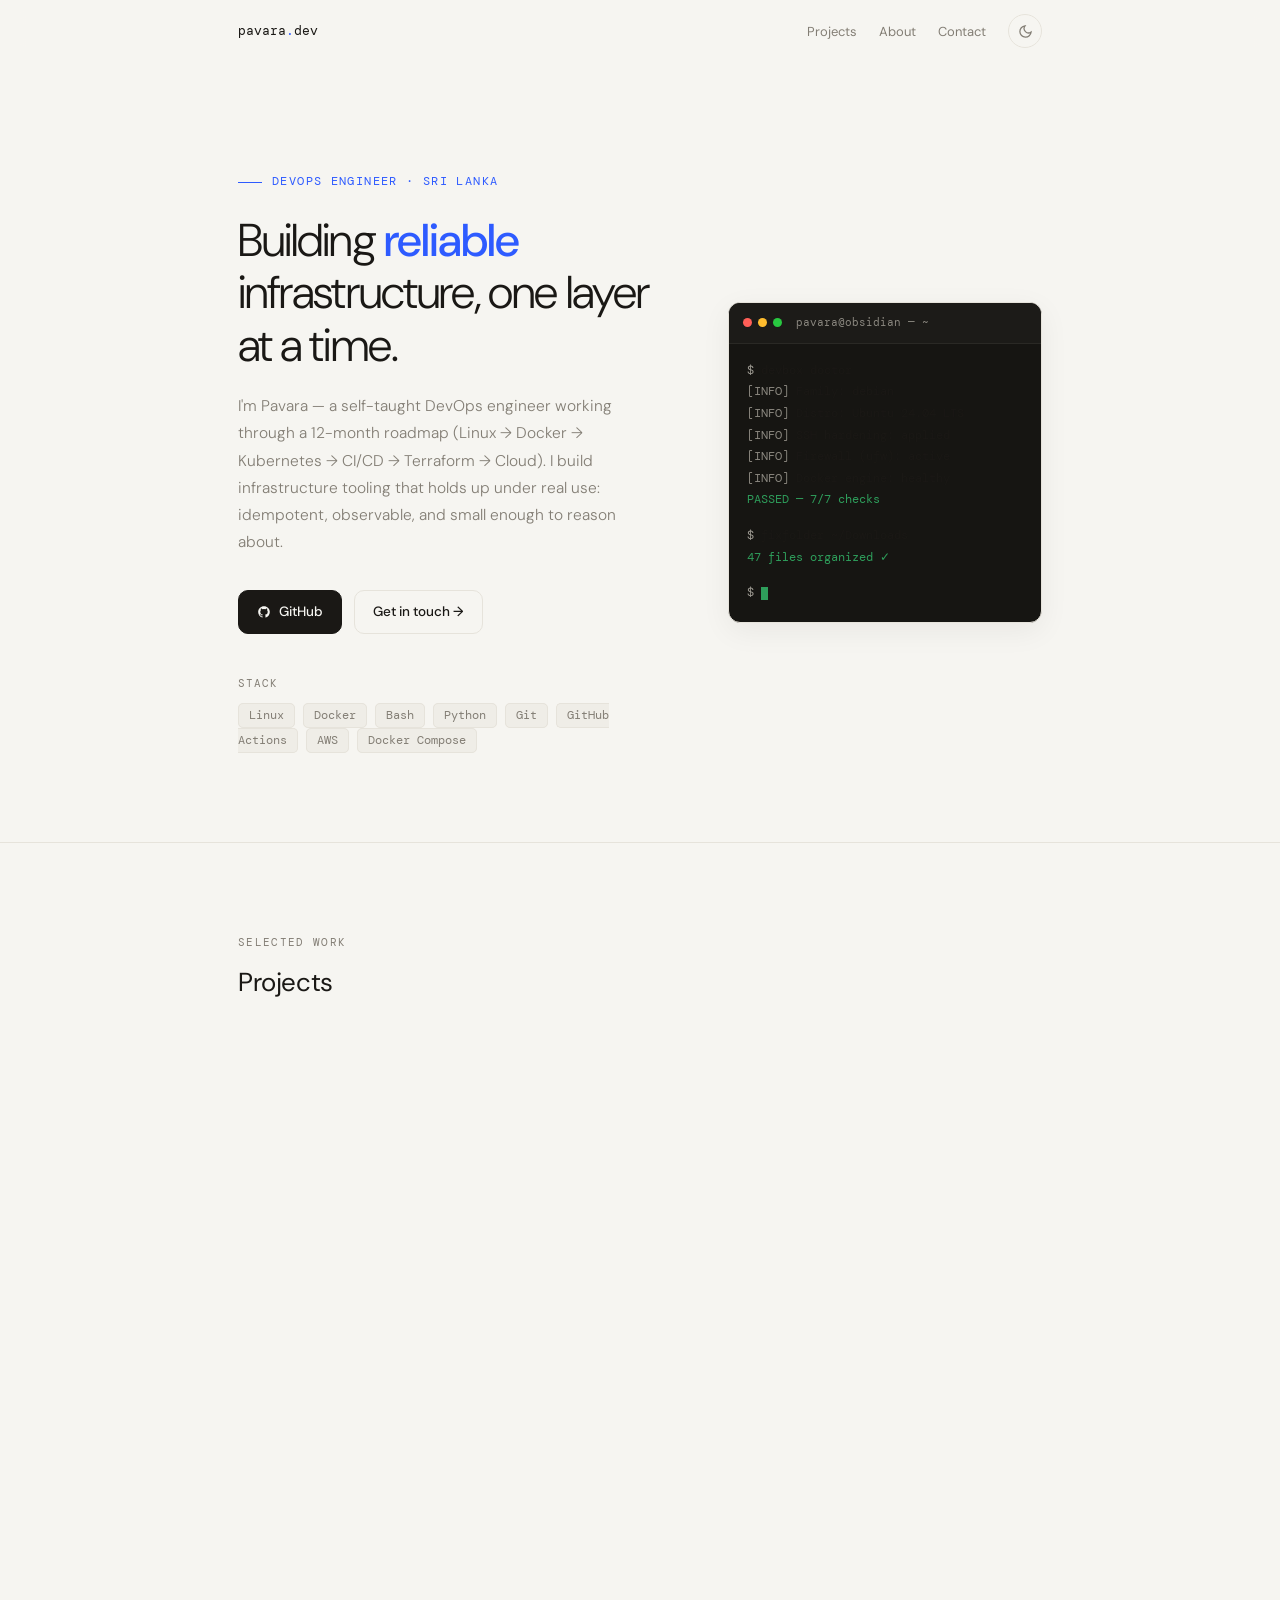
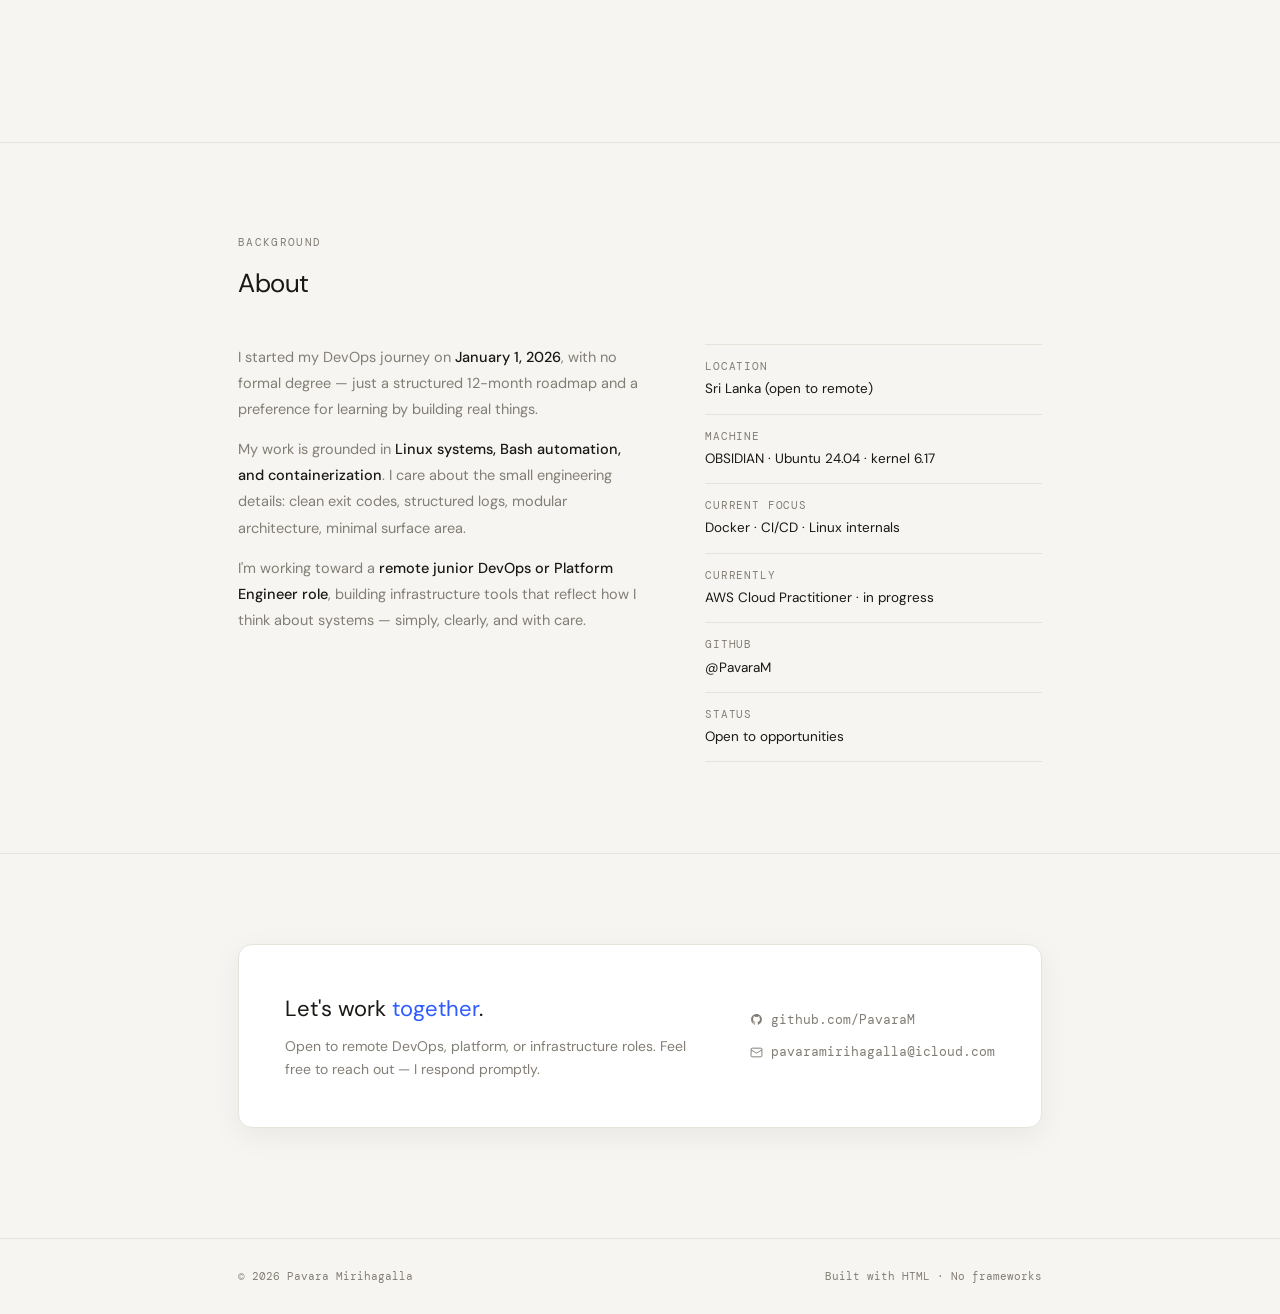
==== commit a1f0f800: "Redesign site: dark mode, animations, 4 new projects, remove admin editor" ====
--- a/index.html
+++ b/index.html
@@ -4,73 +4,132 @@
   <meta charset="UTF-8" />
   <meta name="viewport" content="width=device-width, initial-scale=1.0" />
   <title>Pavara Mirihagalla — DevOps Engineer</title>
+  <meta name="description" content="Pavara Mirihagalla — self-taught DevOps engineer building reliable infrastructure, one layer at a time." />
   <link rel="preconnect" href="https://fonts.googleapis.com">
   <link href="https://fonts.googleapis.com/css2?family=DM+Mono:wght@300;400;500&family=DM+Sans:opsz,wght@9..40,300;9..40,400;9..40,500&display=swap" rel="stylesheet">
+  <script>
+    /* Apply saved theme before paint to avoid a flash of the wrong theme. */
+    (function () {
+      try {
+        var t = localStorage.getItem("pv-theme");
+        if (!t) t = window.matchMedia("(prefers-color-scheme: dark)").matches ? "dark" : "light";
+        document.documentElement.setAttribute("data-theme", t);
+      } catch (e) {}
+    })();
+  </script>
   <style>
     *, *::before, *::after { box-sizing: border-box; margin: 0; padding: 0; }
     :root {
-      --bg: #f7f6f3; --surface: #fff; --border: #e4e2dc;
-      --text: #1a1916; --muted: #8a8880; --accent: #2a5cff;
-      --accent-soft: #edf0ff; --tag-bg: #f0ede8;
+      color-scheme: light;
+      --bg: #f6f5f1; --surface: #ffffff; --border: #e6e3db;
+      --text: #1a1815; --muted: #837e75; --accent: #2e5bff;
+      --accent-soft: #eef1ff; --tag-bg: #efede7;
+      --good: #2e9e5b; --term-bg: #161512; --term-text: #d8d5cc;
       --mono: 'DM Mono', monospace; --sans: 'DM Sans', sans-serif;
-      --r: 8px; --max: 780px;
+      --r: 10px; --max: 860px;
+      --shadow: 0 8px 30px rgba(26,24,21,.06);
+    }
+    [data-theme="dark"] {
+      color-scheme: dark;
+      --bg: #131310; --surface: #1a1a16; --border: #2b2a24;
+      --text: #ece9e2; --muted: #948f86; --accent: #8fa8ff;
+      --accent-soft: #1c2236; --tag-bg: #21201b;
+      --good: #4ec87e; --term-bg: #0e0e0c; --term-text: #d8d5cc;
+      --shadow: 0 8px 30px rgba(0,0,0,.4);
     }
     html { scroll-behavior: smooth; }
-    body { font-family: var(--sans); background: var(--bg); color: var(--text); font-size: 15px; line-height: 1.65; -webkit-font-smoothing: antialiased; }
+    body { font-family: var(--sans); background: var(--bg); color: var(--text); font-size: 15px; line-height: 1.65; -webkit-font-smoothing: antialiased; transition: background .25s, color .25s; }
     .container { max-width: var(--max); margin: 0 auto; padding: 0 28px; }
+    ::selection { background: var(--accent); color: #fff; }
+    a:focus-visible, button:focus-visible { outline: 2px solid var(--accent); outline-offset: 2px; border-radius: 4px; }
 
     /* NAV */
-    nav { position: sticky; top: 0; z-index: 100; background: rgba(247,246,243,0.92); backdrop-filter: blur(12px); border-bottom: 1px solid var(--border); padding: 14px 0; }
-    .nav-inner { display: flex; align-items: center; justify-content: space-between; }
-    .nav-logo { font-family: var(--mono); font-size: 13px; color: var(--text); text-decoration: none; }
+    nav { position: sticky; top: 0; z-index: 100; background: color-mix(in srgb, var(--bg) 88%, transparent); backdrop-filter: blur(12px); -webkit-backdrop-filter: blur(12px); border-bottom: 1px solid transparent; padding: 14px 0; transition: border-color .2s, box-shadow .2s; }
+    nav.scrolled { border-bottom-color: var(--border); box-shadow: 0 1px 0 var(--bg), 0 6px 24px rgba(0,0,0,.04); }
+    .nav-inner { display: flex; align-items: center; justify-content: space-between; gap: 20px; }
+    .nav-logo { font-family: var(--mono); font-size: 13px; color: var(--text); text-decoration: none; white-space: nowrap; }
     .nav-logo span { color: var(--accent); }
-    .nav-links { display: flex; gap: 28px; list-style: none; }
-    .nav-links a { font-size: 13px; color: var(--muted); text-decoration: none; transition: color .15s; }
+    .nav-right { display: flex; align-items: center; gap: 22px; }
+    .nav-links { display: flex; gap: 22px; list-style: none; }
+    .nav-links a { font-size: 13px; color: var(--muted); text-decoration: none; transition: color .15s; position: relative; }
     .nav-links a:hover { color: var(--text); }
+    .nav-links a.active { color: var(--text); }
+    .nav-links a.active::after { content: ''; position: absolute; left: 0; right: 0; bottom: -22px; height: 2px; background: var(--accent); border-radius: 2px; }
+    #theme-toggle { display: inline-flex; align-items: center; justify-content: center; width: 34px; height: 34px; border: 1px solid var(--border); border-radius: 50%; background: transparent; color: var(--muted); cursor: pointer; transition: color .15s, border-color .15s; }
+    #theme-toggle:hover { color: var(--text); border-color: #b8b4ab; }
+    #theme-toggle svg { width: 15px; height: 15px; }
+    [data-theme="light"] .icon-moon { display: block; }
+    [data-theme="light"] .icon-sun { display: none; }
+    [data-theme="dark"] .icon-moon { display: none; }
+    [data-theme="dark"] .icon-sun { display: block; }
 
     /* HERO */
-    #hero { padding: 100px 0 80px; border-bottom: 1px solid var(--border); }
-    .eyebrow { font-family: var(--mono); font-size: 11.5px; color: var(--accent); letter-spacing: .12em; text-transform: uppercase; margin-bottom: 20px; display: flex; align-items: center; gap: 10px; }
+    #hero { padding: 110px 0 90px; border-bottom: 1px solid var(--border); }
+    .hero-grid { display: grid; grid-template-columns: 1.15fr .85fr; gap: 64px; align-items: center; }
+    @media (max-width: 760px) { .hero-grid { grid-template-columns: 1fr; gap: 48px; } }
+    .eyebrow { font-family: var(--mono); font-size: 11.5px; color: var(--accent); letter-spacing: .12em; text-transform: uppercase; margin-bottom: 22px; display: flex; align-items: center; gap: 10px; }
     .eyebrow::before { content: ''; display: inline-block; width: 24px; height: 1px; background: var(--accent); }
-    h1 { font-size: clamp(34px, 5.5vw, 50px); font-weight: 300; line-height: 1.12; letter-spacing: -.02em; margin-bottom: 24px; }
-    h1 em { font-style: normal; font-weight: 500; }
-    .hero-desc { font-size: 16px; color: var(--muted); font-weight: 300; max-width: 520px; line-height: 1.7; margin-bottom: 36px; }
-    .hero-actions { display: flex; gap: 12px; flex-wrap: wrap; margin-bottom: 48px; }
-    .btn { display: inline-flex; align-items: center; gap: 7px; padding: 10px 18px; border-radius: var(--r); font-size: 13.5px; font-weight: 500; font-family: var(--sans); text-decoration: none; border: 1.5px solid transparent; transition: all .15s; cursor: pointer; }
-    .btn-primary { background: var(--text); color: #fff; border-color: var(--text); }
-    .btn-primary:hover { background: #2d2b27; }
+    h1 { font-size: clamp(32px, 5vw, 46px); font-weight: 300; line-height: 1.14; letter-spacing: -.02em; margin-bottom: 22px; }
+    h1 em { font-style: normal; font-weight: 500; color: var(--accent); }
+    .hero-desc { font-size: 15.5px; color: var(--muted); font-weight: 300; max-width: 500px; line-height: 1.75; margin-bottom: 34px; }
+    .hero-actions { display: flex; gap: 12px; flex-wrap: wrap; margin-bottom: 40px; }
+    .btn { display: inline-flex; align-items: center; gap: 8px; padding: 10px 18px; border-radius: var(--r); font-size: 13.5px; font-weight: 500; font-family: var(--sans); text-decoration: none; border: 1.5px solid transparent; transition: all .15s; cursor: pointer; }
+    .btn-primary { background: var(--text); color: var(--bg); border-color: var(--text); }
+    .btn-primary:hover { opacity: .85; transform: translateY(-1px); }
     .btn-ghost { background: transparent; color: var(--text); border-color: var(--border); }
-    .btn-ghost:hover { border-color: #c0bdb5; background: var(--surface); }
+    .btn-ghost:hover { border-color: #b8b4ab; background: var(--surface); transform: translateY(-1px); }
     .stack-row { display: flex; align-items: center; gap: 10px; flex-wrap: wrap; }
     .stack-label { font-family: var(--mono); font-size: 11px; color: var(--muted); letter-spacing: .08em; text-transform: uppercase; }
-    .stack-pill { font-family: var(--mono); font-size: 11.5px; background: var(--tag-bg); color: var(--muted); padding: 4px 10px; border-radius: 4px; border: 1px solid var(--border); }
+    .stack-pill { font-family: var(--mono); font-size: 11.5px; background: var(--tag-bg); color: var(--muted); padding: 4px 10px; border-radius: 5px; border: 1px solid var(--border); }
+
+    /* TERMINAL CARD */
+    .term-card { background: var(--term-bg); border: 1px solid var(--border); border-radius: 12px; box-shadow: var(--shadow); overflow: hidden; font-family: var(--mono); font-size: 12px; line-height: 1.8; }
+    .term-bar { display: flex; align-items: center; gap: 6px; padding: 10px 14px; border-bottom: 1px solid #2a2925; background: #1c1b18; }
+    .term-dot { width: 9px; height: 9px; border-radius: 50%; }
+    .term-dot:nth-child(1) { background: #ff5f57; }
+    .term-dot:nth-child(2) { background: #febc2e; }
+    .term-dot:nth-child(3) { background: #28c840; }
+    .term-title { margin-left: 8px; font-size: 11px; color: #8a877f; }
+    .term-body { padding: 16px 18px 18px; overflow-x: auto; }
+    .term-body .c { color: #8a877f; }
+    .term-body .p { color: #9d9a92; }
+    .term-body .s { color: var(--good); }
+    .term-body .e { color: #ff8c5a; }
+    .term-cursor { display: inline-block; width: 7px; height: 13px; background: var(--good); vertical-align: text-bottom; animation: blink 1.1s steps(1) infinite; }
+    @keyframes blink { 50% { opacity: 0; } }
+    @media (max-width: 760px) { .term-card { display: none; } }
 
     /* SECTIONS */
-    .section { padding: 80px 0; border-bottom: 1px solid var(--border); }
-    .section-last { padding: 80px 0 100px; }
-    .section-label { font-family: var(--mono); font-size: 11px; color: var(--muted); letter-spacing: .12em; text-transform: uppercase; margin-bottom: 8px; }
-    h2 { font-size: 26px; font-weight: 400; letter-spacing: -.015em; margin-bottom: 36px; }
+    .section { padding: 90px 0; border-bottom: 1px solid var(--border); }
+    .section-last { padding: 90px 0 110px; }
+    section[id] { scroll-margin-top: 70px; }
+    .section-label { font-family: var(--mono); font-size: 11px; color: var(--muted); letter-spacing: .12em; text-transform: uppercase; margin-bottom: 10px; }
+    h2 { font-size: 26px; font-weight: 400; letter-spacing: -.015em; margin-bottom: 40px; }
 
     /* PROJECTS */
-    .projects-grid { display: grid; gap: 14px; }
-    .project-card { background: var(--surface); border: 1px solid var(--border); border-radius: var(--r); padding: 26px 30px; display: grid; grid-template-columns: 1fr auto; gap: 14px; align-items: start; text-decoration: none; color: inherit; transition: border-color .15s, box-shadow .15s; }
-    .project-card:hover { border-color: #c8c5be; box-shadow: 0 4px 20px rgba(0,0,0,.06); }
-    .project-name { font-size: 15px; font-weight: 500; margin-bottom: 6px; display: flex; align-items: center; gap: 9px; }
-    .mono-tag { font-family: var(--mono); font-size: 10.5px; color: var(--accent); background: var(--accent-soft); padding: 2px 7px; border-radius: 3px; }
-    .project-desc { font-size: 13.5px; color: var(--muted); line-height: 1.6; margin-bottom: 12px; }
-    .project-tags { display: flex; flex-wrap: wrap; gap: 6px; margin-bottom: 10px; }
-    .tag { font-family: var(--mono); font-size: 10.5px; color: var(--muted); background: var(--tag-bg); border: 1px solid var(--border); padding: 3px 8px; border-radius: 3px; }
-    .project-stats { font-family: var(--mono); font-size: 11px; color: var(--muted); display: flex; gap: 0; flex-wrap: wrap; }
+    .projects-grid { display: grid; grid-template-columns: repeat(2, 1fr); gap: 16px; }
+    @media (max-width: 700px) { .projects-grid { grid-template-columns: 1fr; } }
+    .project-card { background: var(--surface); border: 1px solid var(--border); border-radius: var(--r); padding: 24px 26px; display: flex; flex-direction: column; gap: 12px; text-decoration: none; color: inherit; transition: transform .18s, border-color .18s, box-shadow .18s; }
+    .project-card:hover { border-color: #c9c5bc; box-shadow: var(--shadow); transform: translateY(-3px); }
+    [data-theme="dark"] .project-card:hover { border-color: #3a392f; }
+    .project-top { display: flex; align-items: flex-start; justify-content: space-between; gap: 12px; }
+    .project-name { font-size: 15px; font-weight: 500; display: flex; align-items: center; gap: 9px; flex-wrap: wrap; }
+    .mono-tag { font-family: var(--mono); font-size: 10.5px; color: var(--accent); background: var(--accent-soft); padding: 2px 7px; border-radius: 4px; }
+    .card-arrow { color: var(--muted); font-size: 16px; flex-shrink: 0; transition: transform .18s, color .18s; }
+    .project-card:hover .card-arrow { transform: translate(3px,-3px); color: var(--text); }
+    .project-desc { font-size: 13px; color: var(--muted); line-height: 1.65; flex-grow: 1; }
+    .project-tags { display: flex; flex-wrap: wrap; gap: 6px; }
+    .tag { font-family: var(--mono); font-size: 10.5px; color: var(--muted); background: var(--tag-bg); border: 1px solid var(--border); padding: 3px 8px; border-radius: 4px; }
+    .project-stats { font-family: var(--mono); font-size: 11px; color: var(--muted); display: flex; flex-wrap: wrap; gap: 4px 0; }
     .project-stats span { margin-right: 14px; }
-    .project-stats span::before { content: '· '; color: #ccc; margin-right: 4px; }
+    .project-stats span::before { content: '· '; color: #cfcbc2; margin-right: 4px; }
     .project-stats span:first-child::before { content: none; }
-    .card-arrow { color: var(--muted); font-size: 17px; transition: transform .15s, color .15s; }
-    .project-card:hover .card-arrow { transform: translate(3px,-3px); color: var(--text); }
+    [data-theme="dark"] .project-stats span::before { color: #3f3d36; }
 
     /* ABOUT */
-    .about-grid { display: grid; grid-template-columns: 1fr 1fr; gap: 48px; align-items: start; }
-    @media (max-width: 600px) { .about-grid { grid-template-columns: 1fr; } }
-    .about-text p { font-size: 14.5px; color: var(--muted); line-height: 1.75; margin-bottom: 14px; }
+    .about-grid { display: grid; grid-template-columns: 1.1fr .9fr; gap: 56px; align-items: start; }
+    @media (max-width: 700px) { .about-grid { grid-template-columns: 1fr; gap: 40px; } }
+    .about-text p { font-size: 14.5px; color: var(--muted); line-height: 1.8; margin-bottom: 14px; }
     .about-text strong { color: var(--text); font-weight: 500; }
     .fact-list { list-style: none; }
     .fact-item { display: flex; flex-direction: column; padding: 13px 0; border-bottom: 1px solid var(--border); }
@@ -79,135 +138,98 @@
     .fact-val { font-size: 13.5px; color: var(--text); }
 
     /* CONTACT */
-    .contact-box { background: var(--surface); border: 1px solid var(--border); border-radius: var(--r); padding: 44px; display: grid; grid-template-columns: 1fr auto; gap: 32px; align-items: center; }
-    @media (max-width: 600px) { .contact-box { grid-template-columns: 1fr; padding: 28px 22px; } }
-    .contact-title { font-size: 22px; font-weight: 400; letter-spacing: -.01em; margin-bottom: 7px; }
+    .contact-box { background: var(--surface); border: 1px solid var(--border); border-radius: 14px; padding: 46px; display: grid; grid-template-columns: 1fr auto; gap: 36px; align-items: center; box-shadow: var(--shadow); }
+    @media (max-width: 640px) { .contact-box { grid-template-columns: 1fr; padding: 30px 26px; } }
+    .contact-title { font-size: 22px; font-weight: 400; letter-spacing: -.01em; margin-bottom: 8px; }
+    .contact-title span { color: var(--accent); }
     .contact-sub { font-size: 14px; color: var(--muted); }
-    .contact-links { display: flex; flex-direction: column; gap: 10px; align-items: flex-end; }
-    @media (max-width: 600px) { .contact-links { align-items: flex-start; } }
-    .contact-link { display: inline-flex; align-items: center; gap: 7px; font-size: 12.5px; color: var(--muted); text-decoration: none; font-family: var(--mono); transition: color .15s; }
+    .contact-links { display: flex; flex-direction: column; gap: 12px; align-items: flex-start; }
+    .contact-link { display: inline-flex; align-items: center; gap: 8px; font-size: 12.5px; color: var(--muted); text-decoration: none; font-family: var(--mono); transition: color .15s; }
     .contact-link:hover { color: var(--text); }
 
     /* FOOTER */
-    footer { padding: 26px 0; border-top: 1px solid var(--border); }
-    .footer-inner { display: flex; justify-content: space-between; font-family: var(--mono); font-size: 11px; color: var(--muted); }
-
-    /* EDIT FAB */
-    #edit-fab { position: fixed; bottom: 24px; right: 24px; z-index: 400; display: flex; align-items: center; gap: 7px; background: var(--text); color: #fff; border: none; border-radius: 100px; padding: 10px 18px; font-family: var(--sans); font-size: 13px; font-weight: 500; cursor: pointer; box-shadow: 0 4px 16px rgba(0,0,0,.2); transition: background .15s, transform .15s; }
-    #edit-fab:hover { background: #2d2b27; transform: translateY(-1px); }
-
-    /* ADMIN OVERLAY */
-    #admin-overlay { display: none; position: fixed; inset: 0; background: rgba(0,0,0,.35); backdrop-filter: blur(4px); z-index: 500; align-items: flex-end; justify-content: flex-end; padding: 20px; }
-    #admin-overlay.open { display: flex; }
-    #admin-panel { background: var(--surface); border: 1px solid var(--border); border-radius: 12px; width: 460px; max-height: 82vh; display: flex; flex-direction: column; box-shadow: 0 20px 60px rgba(0,0,0,.2); overflow: hidden; }
-    .admin-header { display: flex; justify-content: space-between; align-items: center; padding: 18px 22px; border-bottom: 1px solid var(--border); flex-shrink: 0; }
-    .admin-header-left strong { font-size: 15px; font-weight: 500; display: block; }
-    .admin-header-left span { font-family: var(--mono); font-size: 11px; color: var(--muted); }
-    #admin-close { background: none; border: none; font-size: 16px; color: var(--muted); cursor: pointer; padding: 2px 6px; border-radius: 4px; transition: color .15s; }
-    #admin-close:hover { color: var(--text); }
-    .admin-tabs { display: flex; border-bottom: 1px solid var(--border); padding: 0 22px; flex-shrink: 0; }
-    .admin-tab { background: none; border: none; border-bottom: 2px solid transparent; padding: 10px 0; margin-right: 20px; margin-bottom: -1px; font-family: var(--sans); font-size: 13px; color: var(--muted); cursor: pointer; transition: color .15s, border-color .15s; }
-    .admin-tab.active { color: var(--text); border-bottom-color: var(--text); }
-    .admin-body { padding: 18px 22px; overflow-y: auto; flex: 1; }
-    .tab-pane { display: none; }
-    .tab-pane.active { display: block; }
-
-    /* FORM ELEMENTS */
-    .form-label { font-family: var(--mono); font-size: 10.5px; color: var(--muted); letter-spacing: .07em; text-transform: uppercase; display: block; margin-bottom: 5px; margin-top: 14px; }
-    .form-label:first-child { margin-top: 0; }
-    .form-hint { font-size: 9.5px; text-transform: none; letter-spacing: 0; opacity: .7; }
-    input[type=text], input[type=url], textarea, select {
-      width: 100%; padding: 9px 12px; border: 1px solid var(--border); border-radius: var(--r);
-      font-family: var(--sans); font-size: 13.5px; color: var(--text); background: var(--surface);
-      outline: none; transition: border-color .15s; appearance: none;
+    footer { padding: 28px 0; }
+    .footer-inner { display: flex; justify-content: space-between; gap: 12px; flex-wrap: wrap; font-family: var(--mono); font-size: 11px; color: var(--muted); }
+
+    /* SCROLL TO TOP */
+    #to-top { position: fixed; bottom: 26px; right: 26px; z-index: 200; width: 42px; height: 42px; display: flex; align-items: center; justify-content: center; background: var(--text); color: var(--bg); border: none; border-radius: 50%; cursor: pointer; opacity: 0; visibility: hidden; transform: translateY(10px); transition: opacity .2s, transform .2s, visibility .2s; box-shadow: 0 6px 20px rgba(0,0,0,.2); }
+    #to-top.visible { opacity: 1; visibility: visible; transform: translateY(0); }
+    #to-top:hover { opacity: .85; }
+
+    /* REVEAL (hidden only when JS is active; content is always visible without JS) */
+    .reveal { will-change: opacity, transform; }
+    .js .reveal { opacity: 0; transform: translateY(16px); transition: opacity .6s ease, transform .6s ease; }
+    .js .reveal.is-visible { opacity: 1; transform: none; }
+
+    /* REDUCED MOTION */
+    @media (prefers-reduced-motion: reduce) {
+      html { scroll-behavior: auto; }
+      *, *::before, *::after { animation-duration: .01ms !important; animation-iteration-count: 1 !important; transition-duration: .01ms !important; }
+      .reveal { opacity: 1 !important; transform: none !important; }
     }
-    input[type=text]:focus, input[type=url]:focus, textarea:focus { border-color: var(--accent); }
-    textarea { resize: vertical; }
-
-    /* PROJECT LIST */
-    #project-list { display: flex; flex-direction: column; gap: 8px; margin-bottom: 14px; }
-    .p-row { display: flex; justify-content: space-between; align-items: center; padding: 10px 13px; border: 1px solid var(--border); border-radius: var(--r); background: var(--bg); }
-    .p-row-info { display: flex; align-items: center; gap: 9px; }
-    .p-row-name { font-size: 13.5px; font-weight: 500; }
-    .p-row-type { font-family: var(--mono); font-size: 10px; color: var(--accent); background: var(--accent-soft); padding: 2px 6px; border-radius: 3px; }
-    .p-row-btns { display: flex; gap: 6px; }
-    .row-btn { font-family: var(--sans); font-size: 12px; padding: 4px 10px; border-radius: 5px; border: 1px solid var(--border); background: var(--surface); color: var(--muted); cursor: pointer; transition: all .12s; }
-    .row-btn:hover { color: var(--text); border-color: #c0bdb5; }
-    .row-btn.del:hover { color: #d00; border-color: #fcc; background: #fff5f5; }
-
-    /* FORM CARD */
-    #project-form-wrap { display: none; background: var(--bg); border: 1px solid var(--border); border-radius: var(--r); padding: 18px; margin-bottom: 14px; }
-    #project-form-wrap.open { display: block; }
-    .form-title { font-size: 13.5px; font-weight: 500; margin-bottom: 14px; }
-    .form-actions { display: flex; gap: 8px; margin-top: 16px; }
-    .btn-save { padding: 9px 18px; background: var(--text); color: #fff; border: none; border-radius: var(--r); font-family: var(--sans); font-size: 13px; font-weight: 500; cursor: pointer; transition: background .15s; }
-    .btn-save:hover { background: #2d2b27; }
-    .btn-cancel-form { padding: 9px 14px; background: none; color: var(--muted); border: 1px solid var(--border); border-radius: var(--r); font-family: var(--sans); font-size: 13px; cursor: pointer; transition: all .15s; }
-    .btn-cancel-form:hover { color: var(--text); border-color: #c0bdb5; }
-    .btn-new-project { width: 100%; padding: 10px; border: 1.5px dashed var(--border); border-radius: var(--r); background: none; color: var(--muted); font-family: var(--sans); font-size: 13px; cursor: pointer; transition: border-color .15s, color .15s; }
-    .btn-new-project:hover { border-color: var(--accent); color: var(--accent); }
-
-    /* SKILLS TAB */
-    .skill-add-row { display: flex; gap: 8px; margin-bottom: 16px; }
-    .skill-add-row input { flex: 1; }
-    .btn-add-skill { padding: 9px 16px; background: var(--text); color: #fff; border: none; border-radius: var(--r); font-family: var(--sans); font-size: 13px; font-weight: 500; cursor: pointer; white-space: nowrap; transition: background .15s; }
-    .btn-add-skill:hover { background: #2d2b27; }
-    #skill-chips { display: flex; flex-wrap: wrap; gap: 8px; }
-    .skill-chip { display: flex; align-items: center; gap: 6px; font-family: var(--mono); font-size: 12px; background: var(--tag-bg); border: 1px solid var(--border); padding: 5px 10px; border-radius: 4px; }
-    .skill-x { background: none; border: none; font-size: 10px; color: var(--muted); cursor: pointer; transition: color .12s; padding: 0; line-height: 1; }
-    .skill-x:hover { color: #d00; }
-
-    /* PASSWORD PROMPT */
-    #pw-overlay { display: none; position: fixed; inset: 0; background: rgba(0,0,0,.45); backdrop-filter: blur(4px); z-index: 600; align-items: center; justify-content: center; }
-    #pw-overlay.open { display: flex; }
-    #pw-box { background: var(--surface); border: 1px solid var(--border); border-radius: 12px; padding: 32px 28px; width: 320px; box-shadow: 0 20px 60px rgba(0,0,0,.2); }
-    #pw-box h3 { font-size: 15px; font-weight: 500; margin-bottom: 4px; }
-    #pw-box p { font-family: var(--mono); font-size: 11px; color: var(--muted); margin-bottom: 18px; }
-    #pw-input { width: 100%; padding: 9px 12px; border: 1px solid var(--border); border-radius: var(--r); font-family: var(--sans); font-size: 14px; color: var(--text); background: var(--surface); outline: none; transition: border-color .15s; margin-bottom: 10px; }
-    #pw-input:focus { border-color: var(--accent); }
-    #pw-input.shake { animation: shake .3s ease; border-color: #e03; }
-    @keyframes shake { 0%,100%{transform:translateX(0)} 25%{transform:translateX(-6px)} 75%{transform:translateX(6px)} }
-    #pw-error { font-family: var(--mono); font-size: 11px; color: #d00; min-height: 16px; margin-bottom: 12px; }
-    .pw-actions { display: flex; gap: 8px; }
-    #pw-submit { flex: 1; padding: 9px; background: var(--text); color: #fff; border: none; border-radius: var(--r); font-family: var(--sans); font-size: 13px; font-weight: 500; cursor: pointer; transition: background .15s; }
-    #pw-submit:hover { background: #2d2b27; }
-    #pw-cancel { padding: 9px 14px; background: none; color: var(--muted); border: 1px solid var(--border); border-radius: var(--r); font-family: var(--sans); font-size: 13px; cursor: pointer; transition: all .15s; }
-    #pw-cancel:hover { color: var(--text); border-color: #c0bdb5; }
-
-    /* TOAST */
-    #toast { display: none; position: fixed; bottom: 72px; left: 50%; transform: translateX(-50%); background: var(--text); color: #fff; font-family: var(--mono); font-size: 12px; padding: 8px 18px; border-radius: 6px; z-index: 999; }
   </style>
+  <script>document.documentElement.classList.add('js');</script>
+  <noscript><style>.reveal { opacity: 1 !important; transform: none !important; }</style></noscript>
 </head>
 <body>
 
 <!-- NAV -->
-<nav>
+<nav id="nav">
   <div class="container nav-inner">
     <a class="nav-logo" href="#">pavara<span>.</span>dev</a>
-    <ul class="nav-links">
-      <li><a href="#projects">Projects</a></li>
-      <li><a href="#about">About</a></li>
-      <li><a href="#contact">Contact</a></li>
-    </ul>
+    <div class="nav-right">
+      <ul class="nav-links">
+        <li><a href="#projects">Projects</a></li>
+        <li><a href="#about">About</a></li>
+        <li><a href="#contact">Contact</a></li>
+      </ul>
+      <button id="theme-toggle" aria-label="Toggle dark mode">
+        <svg class="icon-moon" viewBox="0 0 24 24" fill="none" stroke="currentColor" stroke-width="2"><path d="M21 12.79A9 9 0 1 1 11.21 3 7 7 0 0 0 21 12.79z"/></svg>
+        <svg class="icon-sun" viewBox="0 0 24 24" fill="none" stroke="currentColor" stroke-width="2"><circle cx="12" cy="12" r="4"/><path d="M12 2v2m0 16v2M4.93 4.93l1.41 1.41m11.32 11.32 1.41 1.41M2 12h2m16 0h2M4.93 19.07l1.41-1.41M17.66 6.34l1.41-1.41"/></svg>
+      </button>
+    </div>
   </div>
 </nav>
 
 <!-- HERO -->
 <section id="hero">
   <div class="container">
-    <p class="eyebrow">DevOps Engineer · Sri Lanka</p>
-    <h1>Building <em>reliable</em><br>infrastructure,<br>one layer at a time.</h1>
-    <p class="hero-desc">I'm Pavara — a self-taught DevOps engineer working through a 12-month roadmap (Linux → Docker → Kubernetes → CI/CD → Terraform → Cloud). I build infrastructure tooling that holds up under real use: idempotent, observable, and small enough to reason about.</p>
-    <div class="hero-actions">
-      <a href="https://github.com/PavaraM" target="_blank" rel="noopener" class="btn btn-primary">
-        <svg width="14" height="14" viewBox="0 0 24 24" fill="currentColor"><path d="M12 2C6.477 2 2 6.477 2 12c0 4.418 2.865 8.167 6.839 9.49.5.09.682-.218.682-.484 0-.236-.009-.866-.013-1.7-2.782.603-3.369-1.342-3.369-1.342-.454-1.155-1.11-1.463-1.11-1.463-.908-.62.069-.608.069-.608 1.003.07 1.532 1.03 1.532 1.03.891 1.529 2.341 1.088 2.91.832.091-.646.349-1.086.635-1.337-2.22-.253-4.555-1.11-4.555-4.943 0-1.091.39-1.984 1.03-2.682-.103-.254-.447-1.27.098-2.646 0 0 .84-.269 2.75 1.026A9.578 9.578 0 0 1 12 6.836a9.59 9.59 0 0 1 2.504.337c1.909-1.295 2.748-1.026 2.748-1.026.546 1.376.202 2.392.1 2.646.641.698 1.028 1.59 1.028 2.682 0 3.841-2.337 4.687-4.565 4.935.359.309.678.919.678 1.852 0 1.337-.012 2.415-.012 2.743 0 .269.18.579.688.481C19.138 20.163 22 16.418 22 12c0-5.523-4.477-10-10-10z"/></svg>
-        GitHub
-      </a>
-      <a href="#contact" class="btn btn-ghost">Get in touch →</a>
-    </div>
-    <div class="stack-row">
-      <span class="stack-label">Stack</span>
-      <div id="stack-pills"></div>
+    <div class="hero-grid">
+      <div>
+        <p class="eyebrow">DevOps Engineer · Sri Lanka</p>
+        <h1>Building <em>reliable</em> infrastructure, one layer at a time.</h1>
+        <p class="hero-desc">I'm Pavara — a self-taught DevOps engineer working through a 12-month roadmap (Linux → Docker → Kubernetes → CI/CD → Terraform → Cloud). I build infrastructure tooling that holds up under real use: idempotent, observable, and small enough to reason about.</p>
+        <div class="hero-actions">
+          <a href="https://github.com/PavaraM" target="_blank" rel="noopener" class="btn btn-primary">
+            <svg width="14" height="14" viewBox="0 0 24 24" fill="currentColor"><path d="M12 2C6.477 2 2 6.477 2 12c0 4.418 2.865 8.167 6.839 9.49.5.09.682-.218.682-.484 0-.236-.009-.866-.013-1.7-2.782.603-3.369-1.342-3.369-1.342-.454-1.155-1.11-1.463-1.11-1.463-.908-.62.069-.608.069-.608 1.003.07 1.532 1.03 1.532 1.03.891 1.529 2.341 1.088 2.91.832.091-.646.349-1.086.635-1.337-2.22-.253-4.555-1.11-4.555-4.943 0-1.091.39-1.984 1.03-2.682-.103-.254-.447-1.27.098-2.646 0 0 .84-.269 2.75 1.026A9.578 9.578 0 0 1 12 6.836a9.59 9.59 0 0 1 2.504.337c1.909-1.295 2.748-1.026 2.748-1.026.546 1.376.202 2.392.1 2.646.641.698 1.028 1.59 1.028 2.682 0 3.841-2.337 4.687-4.565 4.935.359.309.678.919.678 1.852 0 1.337-.012 2.415-.012 2.743 0 .269.18.579.688.481C19.138 20.163 22 16.418 22 12c0-5.523-4.477-10-10-10z"/></svg>
+            GitHub
+          </a>
+          <a href="#contact" class="btn btn-ghost">Get in touch →</a>
+        </div>
+        <div class="stack-row">
+          <span class="stack-label">Stack</span>
+          <div id="stack-pills"></div>
+        </div>
+      </div>
+
+      <div class="term-card" aria-hidden="true">
+        <div class="term-bar">
+          <span class="term-dot"></span><span class="term-dot"></span><span class="term-dot"></span>
+          <span class="term-title">pavara@obsidian — ~</span>
+        </div>
+        <div class="term-body">
+          <div><span class="p">$</span> devbox doctor</div>
+          <div><span class="c">[INFO]</span> Family: debian</div>
+          <div><span class="c">[INFO]</span> Distro: Ubuntu 24.04 LTS</div>
+          <div><span class="c">[INFO]</span> SSH hardening: applied</div>
+          <div><span class="c">[INFO]</span> Firewall (ufw): active</div>
+          <div><span class="c">[INFO]</span> Docker engine: healthy</div>
+          <div><span class="s">PASSED — 7/7 checks</span></div>
+          <div style="margin-top:14px"><span class="p">$</span> fixfolder ~/Downloads</div>
+          <div><span class="s">47 files organized ✓</span></div>
+          <div style="margin-top:14px"><span class="p">$</span> <span class="term-cursor"></span></div>
+        </div>
+      </div>
     </div>
   </div>
 </section>
@@ -215,8 +237,8 @@
 <!-- PROJECTS -->
 <section class="section" id="projects">
   <div class="container">
-    <p class="section-label">Selected Work</p>
-    <h2>Projects</h2>
+    <p class="section-label reveal">Selected Work</p>
+    <h2 class="reveal">Projects</h2>
     <div class="projects-grid" id="projects-grid"></div>
   </div>
 </section>
@@ -224,15 +246,15 @@
 <!-- ABOUT -->
 <section class="section" id="about">
   <div class="container">
-    <p class="section-label">Background</p>
-    <h2>About</h2>
+    <p class="section-label reveal">Background</p>
+    <h2 class="reveal">About</h2>
     <div class="about-grid">
-      <div class="about-text">
+      <div class="about-text reveal">
         <p>I started my DevOps journey on <strong>January 1, 2026</strong>, with no formal degree — just a structured 12-month roadmap and a preference for learning by building real things.</p>
         <p>My work is grounded in <strong>Linux systems, Bash automation, and containerization</strong>. I care about the small engineering details: clean exit codes, structured logs, modular architecture, minimal surface area.</p>
         <p>I'm working toward a <strong>remote junior DevOps or Platform Engineer role</strong>, building infrastructure tools that reflect how I think about systems — simply, clearly, and with care.</p>
       </div>
-      <ul class="fact-list">
+      <ul class="fact-list reveal" style="transition-delay:.1s">
         <li class="fact-item"><span class="fact-key">Location</span><span class="fact-val">Sri Lanka (open to remote)</span></li>
         <li class="fact-item"><span class="fact-key">Machine</span><span class="fact-val">OBSIDIAN · Ubuntu 24.04 · kernel 6.17</span></li>
         <li class="fact-item"><span class="fact-key">Current focus</span><span class="fact-val">Docker · CI/CD · Linux internals</span></li>
@@ -247,9 +269,9 @@
 <!-- CONTACT -->
 <section class="section section-last" id="contact">
   <div class="container">
-    <div class="contact-box">
+    <div class="contact-box reveal">
       <div>
-        <p class="contact-title">Let's work together.</p>
+        <p class="contact-title">Let's work <span>together</span>.</p>
         <p class="contact-sub">Open to remote DevOps, platform, or infrastructure roles. Feel free to reach out — I respond promptly.</p>
       </div>
       <div class="contact-links">
@@ -268,332 +290,99 @@
 
 <footer>
   <div class="container footer-inner">
-    <span>© 2026 Pavara Mirihagalla</span>
+    <span>© <span id="year">2026</span> Pavara Mirihagalla</span>
     <span>Built with HTML · No frameworks</span>
   </div>
 </footer>
 
-<!-- ADMIN PANEL -->
-<div id="admin-overlay" onclick="overlayClick(event)">
-  <div id="admin-panel">
-    <div class="admin-header">
-      <div class="admin-header-left">
-        <strong>Portfolio Editor</strong>
-        <span>Changes save automatically</span>
-      </div>
-      <button id="admin-close" onclick="closeAdmin()">✕</button>
-    </div>
-    <div class="admin-tabs">
-      <button class="admin-tab active" onclick="switchTab('projects')">Projects</button>
-      <button class="admin-tab" onclick="switchTab('skills')">Skills</button>
-    </div>
-    <div class="admin-body">
-
-      <!-- PROJECTS TAB -->
-      <div class="tab-pane active" id="tab-projects">
-        <div id="project-list"></div>
-
-        <!-- ADD/EDIT FORM -->
-        <div id="project-form-wrap">
-          <div class="form-title" id="form-title">New Project</div>
-          <input type="hidden" id="f-id">
-          <label class="form-label">Name *</label>
-          <input type="text" id="f-name" placeholder="e.g. DevBox">
-          <label class="form-label">Type tag</label>
-          <input type="text" id="f-type" placeholder="e.g. bash · infra · library">
-          <label class="form-label">Description</label>
-          <textarea id="f-desc" rows="3" placeholder="What does this project do?"></textarea>
-          <label class="form-label">Tags <span class="form-hint">(comma-separated)</span></label>
-          <input type="text" id="f-tags" placeholder="e.g. bash, docker, ubuntu">
-          <label class="form-label">Stats <span class="form-hint">(comma-separated — shown as small metadata)</span></label>
-          <input type="text" id="f-stats" placeholder="e.g. 5 modules, 14 exit codes">
-          <label class="form-label">GitHub / URL</label>
-          <input type="url" id="f-url" placeholder="https://github.com/...">
-          <div class="form-actions">
-            <button class="btn-save" onclick="saveProject()">Save project</button>
-            <button class="btn-cancel-form" onclick="closeForm()">Cancel</button>
-          </div>
-        </div>
-
-        <button class="btn-new-project" onclick="openNewProject()">+ Add project</button>
-      </div>
-
-      <!-- SKILLS TAB -->
-      <div class="tab-pane" id="tab-skills">
-        <div class="skill-add-row">
-          <input type="text" id="skill-input" placeholder="e.g. Kubernetes" onkeydown="if(event.key==='Enter') addSkill()">
-          <button class="btn-add-skill" onclick="addSkill()">Add</button>
-        </div>
-        <div id="skill-chips"></div>
-      </div>
-
-    </div>
-  </div>
-</div>
-
-<!-- PASSWORD PROMPT -->
-<div id="pw-overlay">
-  <div id="pw-box">
-    <h3>Editor access</h3>
-    <p>Enter your password to edit this portfolio.</p>
-    <input type="password" id="pw-input" placeholder="Password" onkeydown="if(event.key==='Enter') checkPassword()">
-    <div id="pw-error"></div>
-    <div class="pw-actions">
-      <button id="pw-submit" onclick="checkPassword()">Unlock</button>
-      <button id="pw-cancel" onclick="closePw()">Cancel</button>
-    </div>
-  </div>
-</div>
-
-<div id="toast"></div>
+<button id="to-top" aria-label="Scroll to top">
+  <svg width="16" height="16" viewBox="0 0 24 24" fill="none" stroke="currentColor" stroke-width="2.2"><path d="m18 15-6-6-6 6"/></svg>
+</button>
 
 <script>
-  // ── Default data ──────────────────────────────────────────────────────────
-  const DEFAULTS = {
-    projects: [
-      { id: "cicd-demo", name: "cicd-demo", type: "ci/cd", desc: "Flask API with full CI/CD pipeline — unit tests, multi-stage Docker build, Trivy security scan, and blue/green deploy on every push to main. Demonstrates a production-shaped pipeline: tests gate the build, the build gates the deploy.", tags: ["python","docker","github-actions","trivy","blue-green"], stats: ["Multi-stage Docker","Trivy vulnerability scan","Blue/green deploy"], url: "https://github.com/PavaraM/cicd-demo" },
-      { id: "devbox", name: "DevBox", type: "bash · infra", desc: "Modular Bash bootstrapper for Ubuntu/Debian dev environments. Idempotent provisioning, SSH hardening, UFW firewall, deploy-user setup, dry-run mode, structured logging. Six library modules, 17 exit codes.", tags: ["bash","ubuntu","ufw","ssh","systemd","automation"], stats: ["6 library modules","17 exit codes","Idempotent · dry-run capable"], url: "https://github.com/PavaraM/devbox" },
-      { id: "bash-logger", name: "bash-logger", type: "library", desc: "Reusable logging library extracted from DevBox. Standalone, portable module for consistent structured logging across Bash projects — clean API, sudo-aware ownership, config validation. Sudo chown runs at load time so logs never accumulate as root-owned.", tags: ["bash","logging","library","portable"], stats: ["Zero dependencies","Sudo-aware log ownership","Config validation at load"], url: "https://github.com/PavaraM/bash-logger" }
-    ],
-    skills: ["Linux","Docker","Bash","Git","GitHub Actions","Python","AWS","Docker Compose"]
-  };
-
-  // ── State ─────────────────────────────────────────────────────────────────
-  let projects = [];
-  let skills = [];
-
-  function load() {
-    try {
-      const p = localStorage.getItem("pv-projects");
-      const s = localStorage.getItem("pv-skills");
-      projects = p ? JSON.parse(p) : DEFAULTS.projects;
-      skills   = s ? JSON.parse(s) : DEFAULTS.skills;
-    } catch(e) {
-      projects = DEFAULTS.projects;
-      skills   = DEFAULTS.skills;
-    }
+  // ── Content ───────────────────────────────────────────────────────────────
+  const PROJECTS = [
+    { id: "cicd-demo", name: "cicd-demo", type: "ci/cd", desc: "Flask API with a full CI/CD pipeline — ruff lint, pytest, and Trivy scans gate a multi-stage Docker build, then a health-gated blue/green deploy ships it to EC2 with zero downtime. Actions pinned to immutable SHAs.", tags: ["python", "flask", "docker", "github-actions", "trivy", "ec2"], stats: ["3 jobs · 5 gates", "SHA-pinned actions", "Blue/green · zero downtime"], url: "https://github.com/PavaraM/cicd-demo" },
+    { id: "devbox", name: "DevBox", type: "bash · infra", desc: "Infrastructure-as-Code for dev environments, on any Linux distro. Idempotent provisioning, Docker + Compose setup, SSH hardening, UFW firewall, deploy-user creation — driven by 10 composable profiles, 8 lifecycle hooks, and a zero-dependency curl|sh installer.", tags: ["bash", "linux", "docker", "ufw", "ssh", "iac"], stats: ["10 distros · 19 exit codes", "10 profiles · 8 hooks", "Idempotent · dry-run"], url: "https://github.com/PavaraM/devbox" },
+    { id: "bash-logger", name: "bash-logger", type: "library", desc: "Reusable structured logging library for Bash — DEBUG/INFO/WARN/ERROR levels, colored console output, timestamped file logs, retention-based auto-archival, and sudo-aware file ownership with no load-time side effects.", tags: ["bash", "logging", "library", "portable"], stats: ["Zero dependencies", "4 log levels", "Auto-archive"], url: "https://github.com/PavaraM/bash-logger" },
+    { id: "fixfolder", name: "fixfolder", type: "bash · utility", desc: "Sorts any directory into 17 categorized subfolders — images, documents, archives, code, config, and more. Recognizes 100+ extensions with safe move validation, an audit-trail log, and real-time progress summaries.", tags: ["bash", "filesystem", "cli", "linux"], stats: ["17 categories", "100+ extensions", "Audit-trail logs"], url: "https://github.com/PavaraM/Smart-File-Organizer" }
+  ];
+
+  const SKILLS = ["Linux", "Docker", "Bash", "Python", "Git", "GitHub Actions", "AWS", "Docker Compose"];
+
+  // ── Render ────────────────────────────────────────────────────────────────
+  const esc = (s) => String(s).replace(/&/g, "&amp;").replace(/</g, "&lt;").replace(/>/g, "&gt;").replace(/"/g, "&quot;");
+
+  function renderStack() {
+    document.getElementById("stack-pills").innerHTML =
+      SKILLS.map(s => `<span class="stack-pill" style="margin-right:8px;margin-bottom:4px">${esc(s)}</span>`).join("");
   }
 
-  function save() {
-    localStorage.setItem("pv-projects", JSON.stringify(projects));
-    localStorage.setItem("pv-skills",   JSON.stringify(skills));
-    toast("Saved ✓");
-  }
-
-  // ── Render portfolio ──────────────────────────────────────────────────────
-  function render() {
-    renderStack();
-    renderProjects();
-  }
-
-  function renderStack() {
-    const el = document.getElementById("stack-pills");
-    el.innerHTML = skills.map(s =>
-      `<span class="stack-pill" style="margin-right:8px;margin-bottom:4px">${esc(s)}</span>`
-    ).join("");
-  }
-
   function renderProjects() {
-    const grid = document.getElementById("projects-grid");
-    if (!projects.length) {
-      grid.innerHTML = `<p style="color:var(--muted);font-size:14px">No projects yet. Click Edit to add one.</p>`;
-      return;
-    }
-    grid.innerHTML = projects.map(p => `
-      <a href="${esc(p.url)}" target="_blank" rel="noopener" class="project-card">
-        <div>
-          <div class="project-name">
-            ${esc(p.name)}
-            ${p.type ? `<span class="mono-tag">${esc(p.type)}</span>` : ""}
-          </div>
-          <p class="project-desc">${esc(p.desc)}</p>
-          <div class="project-tags">${p.tags.map(t => `<span class="tag">${esc(t)}</span>`).join("")}</div>
-          ${p.stats.length ? `<div class="project-stats">${p.stats.map(s => `<span>${esc(s)}</span>`).join("")}</div>` : ""}
-        </div>
-        <div class="card-arrow">↗</div>
+    document.getElementById("projects-grid").innerHTML = PROJECTS.map((p, i) => `
+      <a href="${esc(p.url)}" target="_blank" rel="noopener" class="project-card reveal" style="transition-delay:${i * 70}ms">
+        <div class="project-top">
+          <div class="project-name">${esc(p.name)}${p.type ? `<span class="mono-tag">${esc(p.type)}</span>` : ""}</div>
+          <span class="card-arrow">↗</span>
+        </div>
+        <p class="project-desc">${esc(p.desc)}</p>
+        <div class="project-tags">${p.tags.map(t => `<span class="tag">${esc(t)}</span>`).join("")}</div>
+        <div class="project-stats">${p.stats.map(s => `<span>${esc(s)}</span>`).join("")}</div>
       </a>
     `).join("");
   }
 
-  // ── Admin panel ───────────────────────────────────────────────────────────
-  function openAdmin() {
-    if (sessionStorage.getItem("pv-auth") === "1") {
-      showAdmin();
-    } else {
-      document.getElementById("pw-overlay").classList.add("open");
-      setTimeout(() => document.getElementById("pw-input").focus(), 50);
-    }
+  // ── Theme toggle ──────────────────────────────────────────────────────────
+  const root = document.documentElement;
+  document.getElementById("theme-toggle").addEventListener("click", () => {
+    const next = root.getAttribute("data-theme") === "dark" ? "light" : "dark";
+    root.setAttribute("data-theme", next);
+    try { localStorage.setItem("pv-theme", next); } catch (e) {}
+  });
+
+  // ── Scroll: nav state, scrollspy, to-top ─────────────────────────────────
+  const nav = document.getElementById("nav");
+  const toTop = document.getElementById("to-top");
+  const sections = [...document.querySelectorAll("section[id]")];
+  const navLinks = [...document.querySelectorAll(".nav-links a")];
+
+  function onScroll() {
+    nav.classList.toggle("scrolled", window.scrollY > 4);
+    toTop.classList.toggle("visible", window.scrollY > 600);
+
+    const y = window.scrollY + 140;
+    let current = sections[0] ? sections[0].id : "";
+    for (const s of sections) if (s.offsetTop <= y) current = s.id;
+    navLinks.forEach(a => a.classList.toggle("active", a.getAttribute("href") === "#" + current));
   }
 
-  function showAdmin() {
-    document.getElementById("admin-overlay").classList.add("open");
-    renderAdminProjects();
-    renderSkillChips();
+  let ticking = false;
+  window.addEventListener("scroll", () => {
+    if (ticking) return;
+    ticking = true;
+    requestAnimationFrame(() => { onScroll(); ticking = false; });
+  });
+  onScroll();
+
+  toTop.addEventListener("click", () => window.scrollTo({ top: 0, behavior: "smooth" }));
+
+  // ── Reveal on scroll (skipped under reduced motion) ──────────────────────
+  const prefersReducedMotion = window.matchMedia("(prefers-reduced-motion: reduce)").matches;
+  if (!prefersReducedMotion && "IntersectionObserver" in window) {
+    const io = new IntersectionObserver((entries) => {
+      entries.forEach(e => {
+        if (e.isIntersecting) { e.target.classList.add("is-visible"); io.unobserve(e.target); }
+      });
+    }, { threshold: 0.12 });
+    document.querySelectorAll(".reveal").forEach(el => io.observe(el));
+  } else {
+    document.querySelectorAll(".reveal").forEach(el => el.classList.add("is-visible"));
   }
 
-  // Default password is "devops" — change ADMIN_PW to whatever you want
-  const ADMIN_PW = "devops";
-
-  function checkPassword() {
-    const val = document.getElementById("pw-input").value;
-    const err = document.getElementById("pw-error");
-    const inp = document.getElementById("pw-input");
-    if (val === ADMIN_PW) {
-      sessionStorage.setItem("pv-auth", "1");
-      document.getElementById("pw-overlay").classList.remove("open");
-      inp.value = "";
-      err.textContent = "";
-      showAdmin();
-    } else {
-      err.textContent = "Wrong password.";
-      inp.classList.add("shake");
-      inp.value = "";
-      setTimeout(() => inp.classList.remove("shake"), 350);
-    }
-  }
-
-  function closePw() {
-    document.getElementById("pw-overlay").classList.remove("open");
-    document.getElementById("pw-input").value = "";
-    document.getElementById("pw-error").textContent = "";
-  }
-  function closeAdmin() {
-    document.getElementById("admin-overlay").classList.remove("open");
-  }
-  function overlayClick(e) {
-    if (e.target === document.getElementById("admin-overlay")) closeAdmin();
-  }
-
-  function switchTab(tab) {
-    document.querySelectorAll(".admin-tab").forEach((t,i) => t.classList.toggle("active", ["projects","skills"][i] === tab));
-    document.querySelectorAll(".tab-pane").forEach(p => p.classList.remove("active"));
-    document.getElementById("tab-" + tab).classList.add("active");
-  }
-
-  // ── Project admin ─────────────────────────────────────────────────────────
-  function renderAdminProjects() {
-    const list = document.getElementById("project-list");
-    list.innerHTML = projects.map(p => `
-      <div class="p-row">
-        <div class="p-row-info">
-          <span class="p-row-name">${esc(p.name)}</span>
-          ${p.type ? `<span class="p-row-type">${esc(p.type)}</span>` : ""}
-        </div>
-        <div class="p-row-btns">
-          <button class="row-btn" onclick="editProject('${p.id}')">Edit</button>
-          <button class="row-btn del" onclick="deleteProject('${p.id}')">Delete</button>
-        </div>
-      </div>
-    `).join("");
-  }
-
-  function openNewProject() {
-    document.getElementById("form-title").textContent = "New Project";
-    document.getElementById("f-id").value    = "";
-    document.getElementById("f-name").value  = "";
-    document.getElementById("f-type").value  = "";
-    document.getElementById("f-desc").value  = "";
-    document.getElementById("f-tags").value  = "";
-    document.getElementById("f-stats").value = "";
-    document.getElementById("f-url").value   = "";
-    document.getElementById("project-form-wrap").classList.add("open");
-    document.getElementById("f-name").focus();
-  }
-
-  function editProject(id) {
-    const p = projects.find(x => x.id === id);
-    if (!p) return;
-    document.getElementById("form-title").textContent = "Edit Project";
-    document.getElementById("f-id").value    = p.id;
-    document.getElementById("f-name").value  = p.name;
-    document.getElementById("f-type").value  = p.type;
-    document.getElementById("f-desc").value  = p.desc;
-    document.getElementById("f-tags").value  = p.tags.join(", ");
-    document.getElementById("f-stats").value = p.stats.join(", ");
-    document.getElementById("f-url").value   = p.url;
-    document.getElementById("project-form-wrap").classList.add("open");
-    document.getElementById("f-name").focus();
-  }
-
-  function closeForm() {
-    document.getElementById("project-form-wrap").classList.remove("open");
-  }
-
-  function saveProject() {
-    const name = document.getElementById("f-name").value.trim();
-    if (!name) { alert("Project name is required."); return; }
-    const id = document.getElementById("f-id").value || Math.random().toString(36).slice(2,9);
-    const project = {
-      id,
-      name,
-      type:  document.getElementById("f-type").value.trim(),
-      desc:  document.getElementById("f-desc").value.trim(),
-      tags:  document.getElementById("f-tags").value.split(",").map(t => t.trim()).filter(Boolean),
-      stats: document.getElementById("f-stats").value.split(",").map(s => s.trim()).filter(Boolean),
-      url:   document.getElementById("f-url").value.trim() || "https://github.com/PavaraM",
-    };
-    const existing = projects.findIndex(p => p.id === id);
-    if (existing >= 0) projects[existing] = project;
-    else projects.push(project);
-    save();
-    render();
-    renderAdminProjects();
-    closeForm();
-  }
-
-  function deleteProject(id) {
-    if (!confirm("Delete this project?")) return;
-    projects = projects.filter(p => p.id !== id);
-    save();
-    render();
-    renderAdminProjects();
-  }
-
-  // ── Skills admin ──────────────────────────────────────────────────────────
-  function renderSkillChips() {
-    document.getElementById("skill-chips").innerHTML = skills.map(s => `
-      <div class="skill-chip">
-        ${esc(s)}
-        <button class="skill-x" onclick="removeSkill('${esc(s)}')">✕</button>
-      </div>
-    `).join("");
-  }
-
-  function addSkill() {
-    const input = document.getElementById("skill-input");
-    const s = input.value.trim();
-    if (!s || skills.includes(s)) { input.value = ""; return; }
-    skills.push(s);
-    input.value = "";
-    save();
-    render();
-    renderSkillChips();
-  }
-
-  function removeSkill(s) {
-    skills = skills.filter(x => x !== s);
-    save();
-    render();
-    renderSkillChips();
-  }
-
-  // ── Utilities ─────────────────────────────────────────────────────────────
-  function esc(str) {
-    return String(str).replace(/&/g,"&amp;").replace(/</g,"&lt;").replace(/>/g,"&gt;").replace(/"/g,"&quot;");
-  }
-
-  let toastTimer;
-  function toast(msg) {
-    const el = document.getElementById("toast");
-    el.textContent = msg;
-    el.style.display = "block";
-    clearTimeout(toastTimer);
-    toastTimer = setTimeout(() => el.style.display = "none", 2000);
-  }
-
   // ── Init ──────────────────────────────────────────────────────────────────
-  load();
-  render();
+  renderStack();
+  renderProjects();
+  document.getElementById("year").textContent = new Date().getFullYear();
 </script>
 </body>
 </html>
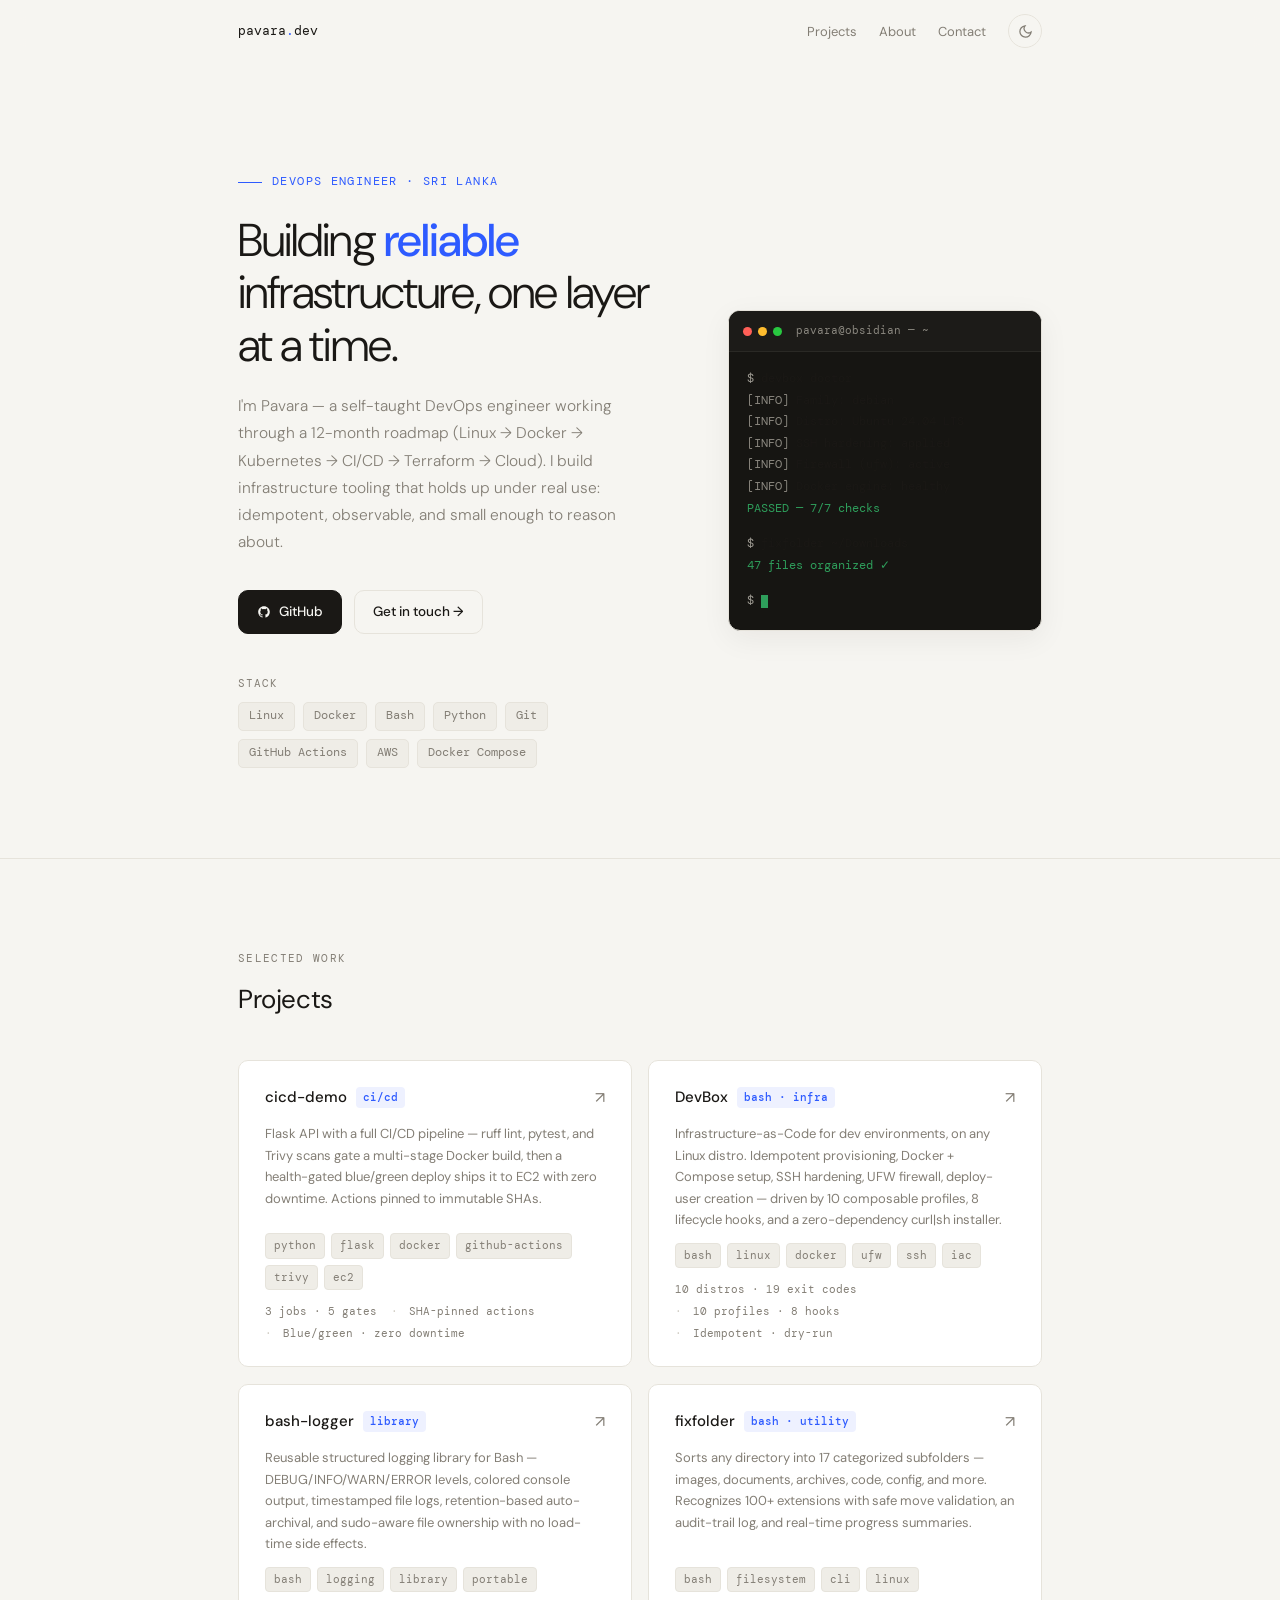
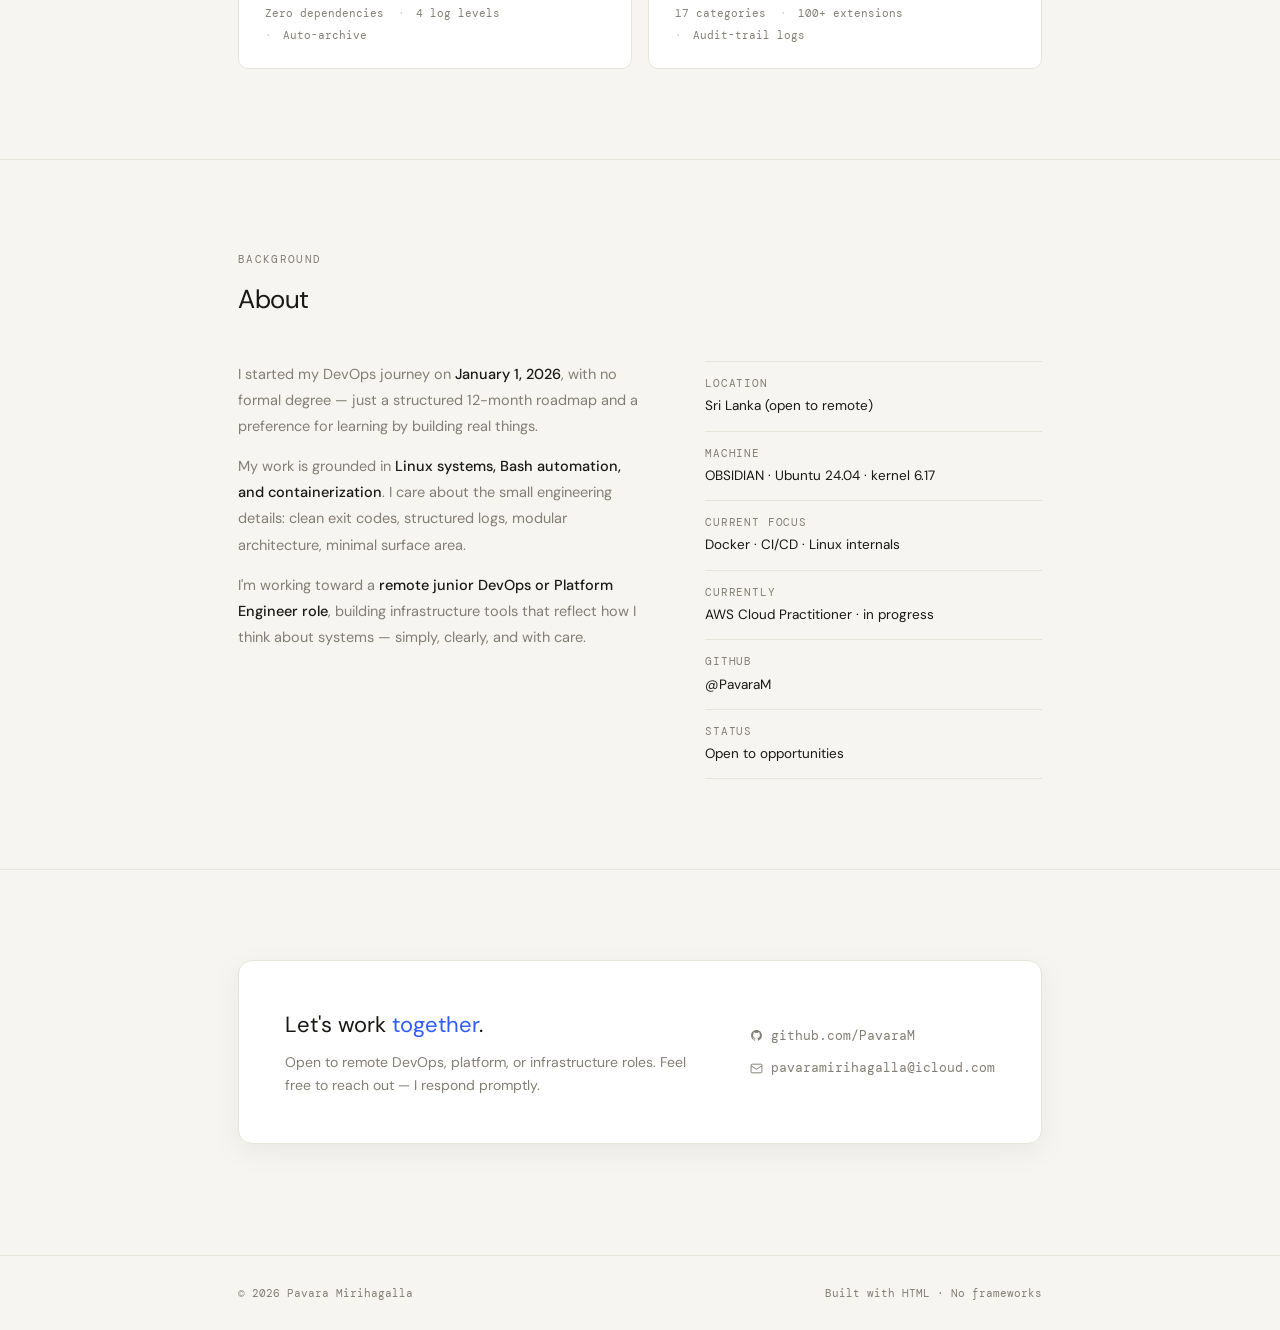
==== commit bf9c8ec0: "Fix stack pills layout and move render calls before observer setup" ====
--- a/index.html
+++ b/index.html
@@ -79,6 +79,7 @@
     .btn-ghost { background: transparent; color: var(--text); border-color: var(--border); }
     .btn-ghost:hover { border-color: #b8b4ab; background: var(--surface); transform: translateY(-1px); }
     .stack-row { display: flex; align-items: center; gap: 10px; flex-wrap: wrap; }
+    #stack-pills { display: flex; flex-wrap: wrap; gap: 8px; }
     .stack-label { font-family: var(--mono); font-size: 11px; color: var(--muted); letter-spacing: .08em; text-transform: uppercase; }
     .stack-pill { font-family: var(--mono); font-size: 11.5px; background: var(--tag-bg); color: var(--muted); padding: 4px 10px; border-radius: 5px; border: 1px solid var(--border); }
 
@@ -315,7 +316,7 @@
 
   function renderStack() {
     document.getElementById("stack-pills").innerHTML =
-      SKILLS.map(s => `<span class="stack-pill" style="margin-right:8px;margin-bottom:4px">${esc(s)}</span>`).join("");
+      SKILLS.map(s => `<span class="stack-pill">${esc(s)}</span>`).join("");
   }
 
   function renderProjects() {
@@ -331,6 +332,11 @@
       </a>
     `).join("");
   }
+
+  // ── Render now (cards must exist before the reveal observer targets them) ─
+  renderStack();
+  renderProjects();
+  document.getElementById("year").textContent = new Date().getFullYear();
 
   // ── Theme toggle ──────────────────────────────────────────────────────────
   const root = document.documentElement;
@@ -378,11 +384,6 @@
   } else {
     document.querySelectorAll(".reveal").forEach(el => el.classList.add("is-visible"));
   }
-
-  // ── Init ──────────────────────────────────────────────────────────────────
-  renderStack();
-  renderProjects();
-  document.getElementById("year").textContent = new Date().getFullYear();
 </script>
 </body>
 </html>
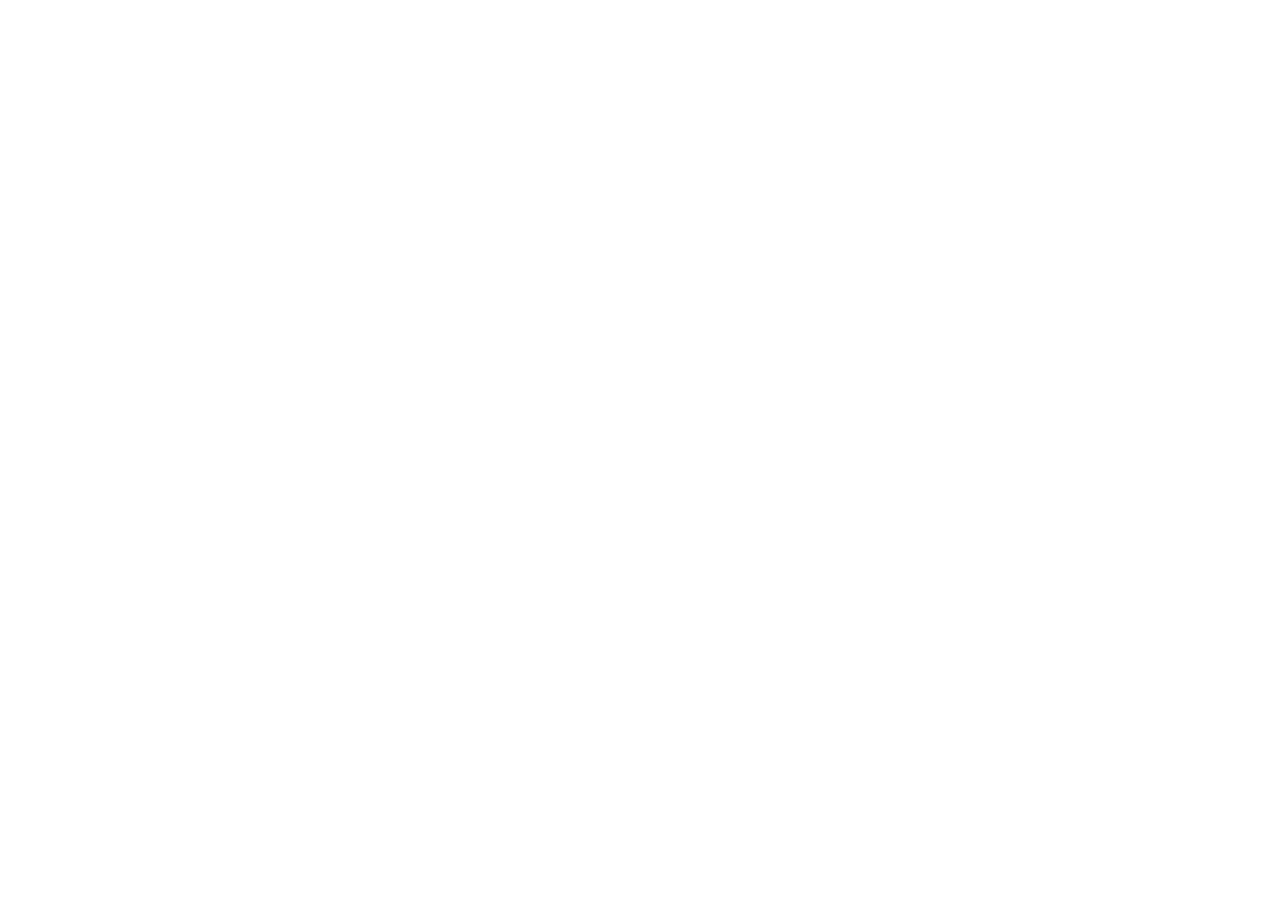
==== commit 46e44b58: "Rebuild as Leptos 0.8 Rust/WASM SPA with Apple Design system - Replace single-file static HTML with " ====
--- a/index.html
+++ b/index.html
@@ -8,7 +8,6 @@
   <link rel="preconnect" href="https://fonts.googleapis.com">
   <link href="https://fonts.googleapis.com/css2?family=DM+Mono:wght@300;400;500&family=DM+Sans:opsz,wght@9..40,300;9..40,400;9..40,500&display=swap" rel="stylesheet">
   <script>
-    /* Apply saved theme before paint to avoid a flash of the wrong theme. */
     (function () {
       try {
         var t = localStorage.getItem("pv-theme");
@@ -17,373 +16,10 @@
       } catch (e) {}
     })();
   </script>
-  <style>
-    *, *::before, *::after { box-sizing: border-box; margin: 0; padding: 0; }
-    :root {
-      color-scheme: light;
-      --bg: #f6f5f1; --surface: #ffffff; --border: #e6e3db;
-      --text: #1a1815; --muted: #837e75; --accent: #2e5bff;
-      --accent-soft: #eef1ff; --tag-bg: #efede7;
-      --good: #2e9e5b; --term-bg: #161512; --term-text: #d8d5cc;
-      --mono: 'DM Mono', monospace; --sans: 'DM Sans', sans-serif;
-      --r: 10px; --max: 860px;
-      --shadow: 0 8px 30px rgba(26,24,21,.06);
-    }
-    [data-theme="dark"] {
-      color-scheme: dark;
-      --bg: #131310; --surface: #1a1a16; --border: #2b2a24;
-      --text: #ece9e2; --muted: #948f86; --accent: #8fa8ff;
-      --accent-soft: #1c2236; --tag-bg: #21201b;
-      --good: #4ec87e; --term-bg: #0e0e0c; --term-text: #d8d5cc;
-      --shadow: 0 8px 30px rgba(0,0,0,.4);
-    }
-    html { scroll-behavior: smooth; }
-    body { font-family: var(--sans); background: var(--bg); color: var(--text); font-size: 15px; line-height: 1.65; -webkit-font-smoothing: antialiased; transition: background .25s, color .25s; }
-    .container { max-width: var(--max); margin: 0 auto; padding: 0 28px; }
-    ::selection { background: var(--accent); color: #fff; }
-    a:focus-visible, button:focus-visible { outline: 2px solid var(--accent); outline-offset: 2px; border-radius: 4px; }
-
-    /* NAV */
-    nav { position: sticky; top: 0; z-index: 100; background: color-mix(in srgb, var(--bg) 88%, transparent); backdrop-filter: blur(12px); -webkit-backdrop-filter: blur(12px); border-bottom: 1px solid transparent; padding: 14px 0; transition: border-color .2s, box-shadow .2s; }
-    nav.scrolled { border-bottom-color: var(--border); box-shadow: 0 1px 0 var(--bg), 0 6px 24px rgba(0,0,0,.04); }
-    .nav-inner { display: flex; align-items: center; justify-content: space-between; gap: 20px; }
-    .nav-logo { font-family: var(--mono); font-size: 13px; color: var(--text); text-decoration: none; white-space: nowrap; }
-    .nav-logo span { color: var(--accent); }
-    .nav-right { display: flex; align-items: center; gap: 22px; }
-    .nav-links { display: flex; gap: 22px; list-style: none; }
-    .nav-links a { font-size: 13px; color: var(--muted); text-decoration: none; transition: color .15s; position: relative; }
-    .nav-links a:hover { color: var(--text); }
-    .nav-links a.active { color: var(--text); }
-    .nav-links a.active::after { content: ''; position: absolute; left: 0; right: 0; bottom: -22px; height: 2px; background: var(--accent); border-radius: 2px; }
-    #theme-toggle { display: inline-flex; align-items: center; justify-content: center; width: 34px; height: 34px; border: 1px solid var(--border); border-radius: 50%; background: transparent; color: var(--muted); cursor: pointer; transition: color .15s, border-color .15s; }
-    #theme-toggle:hover { color: var(--text); border-color: #b8b4ab; }
-    #theme-toggle svg { width: 15px; height: 15px; }
-    [data-theme="light"] .icon-moon { display: block; }
-    [data-theme="light"] .icon-sun { display: none; }
-    [data-theme="dark"] .icon-moon { display: none; }
-    [data-theme="dark"] .icon-sun { display: block; }
-
-    /* HERO */
-    #hero { padding: 110px 0 90px; border-bottom: 1px solid var(--border); }
-    .hero-grid { display: grid; grid-template-columns: 1.15fr .85fr; gap: 64px; align-items: center; }
-    @media (max-width: 760px) { .hero-grid { grid-template-columns: 1fr; gap: 48px; } }
-    .eyebrow { font-family: var(--mono); font-size: 11.5px; color: var(--accent); letter-spacing: .12em; text-transform: uppercase; margin-bottom: 22px; display: flex; align-items: center; gap: 10px; }
-    .eyebrow::before { content: ''; display: inline-block; width: 24px; height: 1px; background: var(--accent); }
-    h1 { font-size: clamp(32px, 5vw, 46px); font-weight: 300; line-height: 1.14; letter-spacing: -.02em; margin-bottom: 22px; }
-    h1 em { font-style: normal; font-weight: 500; color: var(--accent); }
-    .hero-desc { font-size: 15.5px; color: var(--muted); font-weight: 300; max-width: 500px; line-height: 1.75; margin-bottom: 34px; }
-    .hero-actions { display: flex; gap: 12px; flex-wrap: wrap; margin-bottom: 40px; }
-    .btn { display: inline-flex; align-items: center; gap: 8px; padding: 10px 18px; border-radius: var(--r); font-size: 13.5px; font-weight: 500; font-family: var(--sans); text-decoration: none; border: 1.5px solid transparent; transition: all .15s; cursor: pointer; }
-    .btn-primary { background: var(--text); color: var(--bg); border-color: var(--text); }
-    .btn-primary:hover { opacity: .85; transform: translateY(-1px); }
-    .btn-ghost { background: transparent; color: var(--text); border-color: var(--border); }
-    .btn-ghost:hover { border-color: #b8b4ab; background: var(--surface); transform: translateY(-1px); }
-    .stack-row { display: flex; align-items: center; gap: 10px; flex-wrap: wrap; }
-    #stack-pills { display: flex; flex-wrap: wrap; gap: 8px; }
-    .stack-label { font-family: var(--mono); font-size: 11px; color: var(--muted); letter-spacing: .08em; text-transform: uppercase; }
-    .stack-pill { font-family: var(--mono); font-size: 11.5px; background: var(--tag-bg); color: var(--muted); padding: 4px 10px; border-radius: 5px; border: 1px solid var(--border); }
-
-    /* TERMINAL CARD */
-    .term-card { background: var(--term-bg); border: 1px solid var(--border); border-radius: 12px; box-shadow: var(--shadow); overflow: hidden; font-family: var(--mono); font-size: 12px; line-height: 1.8; }
-    .term-bar { display: flex; align-items: center; gap: 6px; padding: 10px 14px; border-bottom: 1px solid #2a2925; background: #1c1b18; }
-    .term-dot { width: 9px; height: 9px; border-radius: 50%; }
-    .term-dot:nth-child(1) { background: #ff5f57; }
-    .term-dot:nth-child(2) { background: #febc2e; }
-    .term-dot:nth-child(3) { background: #28c840; }
-    .term-title { margin-left: 8px; font-size: 11px; color: #8a877f; }
-    .term-body { padding: 16px 18px 18px; overflow-x: auto; }
-    .term-body .c { color: #8a877f; }
-    .term-body .p { color: #9d9a92; }
-    .term-body .s { color: var(--good); }
-    .term-body .e { color: #ff8c5a; }
-    .term-cursor { display: inline-block; width: 7px; height: 13px; background: var(--good); vertical-align: text-bottom; animation: blink 1.1s steps(1) infinite; }
-    @keyframes blink { 50% { opacity: 0; } }
-    @media (max-width: 760px) { .term-card { display: none; } }
-
-    /* SECTIONS */
-    .section { padding: 90px 0; border-bottom: 1px solid var(--border); }
-    .section-last { padding: 90px 0 110px; }
-    section[id] { scroll-margin-top: 70px; }
-    .section-label { font-family: var(--mono); font-size: 11px; color: var(--muted); letter-spacing: .12em; text-transform: uppercase; margin-bottom: 10px; }
-    h2 { font-size: 26px; font-weight: 400; letter-spacing: -.015em; margin-bottom: 40px; }
-
-    /* PROJECTS */
-    .projects-grid { display: grid; grid-template-columns: repeat(2, 1fr); gap: 16px; }
-    @media (max-width: 700px) { .projects-grid { grid-template-columns: 1fr; } }
-    .project-card { background: var(--surface); border: 1px solid var(--border); border-radius: var(--r); padding: 24px 26px; display: flex; flex-direction: column; gap: 12px; text-decoration: none; color: inherit; transition: transform .18s, border-color .18s, box-shadow .18s; }
-    .project-card:hover { border-color: #c9c5bc; box-shadow: var(--shadow); transform: translateY(-3px); }
-    [data-theme="dark"] .project-card:hover { border-color: #3a392f; }
-    .project-top { display: flex; align-items: flex-start; justify-content: space-between; gap: 12px; }
-    .project-name { font-size: 15px; font-weight: 500; display: flex; align-items: center; gap: 9px; flex-wrap: wrap; }
-    .mono-tag { font-family: var(--mono); font-size: 10.5px; color: var(--accent); background: var(--accent-soft); padding: 2px 7px; border-radius: 4px; }
-    .card-arrow { color: var(--muted); font-size: 16px; flex-shrink: 0; transition: transform .18s, color .18s; }
-    .project-card:hover .card-arrow { transform: translate(3px,-3px); color: var(--text); }
-    .project-desc { font-size: 13px; color: var(--muted); line-height: 1.65; flex-grow: 1; }
-    .project-tags { display: flex; flex-wrap: wrap; gap: 6px; }
-    .tag { font-family: var(--mono); font-size: 10.5px; color: var(--muted); background: var(--tag-bg); border: 1px solid var(--border); padding: 3px 8px; border-radius: 4px; }
-    .project-stats { font-family: var(--mono); font-size: 11px; color: var(--muted); display: flex; flex-wrap: wrap; gap: 4px 0; }
-    .project-stats span { margin-right: 14px; }
-    .project-stats span::before { content: '· '; color: #cfcbc2; margin-right: 4px; }
-    .project-stats span:first-child::before { content: none; }
-    [data-theme="dark"] .project-stats span::before { color: #3f3d36; }
-
-    /* ABOUT */
-    .about-grid { display: grid; grid-template-columns: 1.1fr .9fr; gap: 56px; align-items: start; }
-    @media (max-width: 700px) { .about-grid { grid-template-columns: 1fr; gap: 40px; } }
-    .about-text p { font-size: 14.5px; color: var(--muted); line-height: 1.8; margin-bottom: 14px; }
-    .about-text strong { color: var(--text); font-weight: 500; }
-    .fact-list { list-style: none; }
-    .fact-item { display: flex; flex-direction: column; padding: 13px 0; border-bottom: 1px solid var(--border); }
-    .fact-item:first-child { border-top: 1px solid var(--border); }
-    .fact-key { font-family: var(--mono); font-size: 10.5px; color: var(--muted); letter-spacing: .08em; text-transform: uppercase; margin-bottom: 3px; }
-    .fact-val { font-size: 13.5px; color: var(--text); }
-
-    /* CONTACT */
-    .contact-box { background: var(--surface); border: 1px solid var(--border); border-radius: 14px; padding: 46px; display: grid; grid-template-columns: 1fr auto; gap: 36px; align-items: center; box-shadow: var(--shadow); }
-    @media (max-width: 640px) { .contact-box { grid-template-columns: 1fr; padding: 30px 26px; } }
-    .contact-title { font-size: 22px; font-weight: 400; letter-spacing: -.01em; margin-bottom: 8px; }
-    .contact-title span { color: var(--accent); }
-    .contact-sub { font-size: 14px; color: var(--muted); }
-    .contact-links { display: flex; flex-direction: column; gap: 12px; align-items: flex-start; }
-    .contact-link { display: inline-flex; align-items: center; gap: 8px; font-size: 12.5px; color: var(--muted); text-decoration: none; font-family: var(--mono); transition: color .15s; }
-    .contact-link:hover { color: var(--text); }
-
-    /* FOOTER */
-    footer { padding: 28px 0; }
-    .footer-inner { display: flex; justify-content: space-between; gap: 12px; flex-wrap: wrap; font-family: var(--mono); font-size: 11px; color: var(--muted); }
-
-    /* SCROLL TO TOP */
-    #to-top { position: fixed; bottom: 26px; right: 26px; z-index: 200; width: 42px; height: 42px; display: flex; align-items: center; justify-content: center; background: var(--text); color: var(--bg); border: none; border-radius: 50%; cursor: pointer; opacity: 0; visibility: hidden; transform: translateY(10px); transition: opacity .2s, transform .2s, visibility .2s; box-shadow: 0 6px 20px rgba(0,0,0,.2); }
-    #to-top.visible { opacity: 1; visibility: visible; transform: translateY(0); }
-    #to-top:hover { opacity: .85; }
-
-    /* REVEAL (hidden only when JS is active; content is always visible without JS) */
-    .reveal { will-change: opacity, transform; }
-    .js .reveal { opacity: 0; transform: translateY(16px); transition: opacity .6s ease, transform .6s ease; }
-    .js .reveal.is-visible { opacity: 1; transform: none; }
-
-    /* REDUCED MOTION */
-    @media (prefers-reduced-motion: reduce) {
-      html { scroll-behavior: auto; }
-      *, *::before, *::after { animation-duration: .01ms !important; animation-iteration-count: 1 !important; transition-duration: .01ms !important; }
-      .reveal { opacity: 1 !important; transform: none !important; }
-    }
-  </style>
+  <link data-trunk rel="css" href="./style.css"/>
   <script>document.documentElement.classList.add('js');</script>
   <noscript><style>.reveal { opacity: 1 !important; transform: none !important; }</style></noscript>
 </head>
 <body>
-
-<!-- NAV -->
-<nav id="nav">
-  <div class="container nav-inner">
-    <a class="nav-logo" href="#">pavara<span>.</span>dev</a>
-    <div class="nav-right">
-      <ul class="nav-links">
-        <li><a href="#projects">Projects</a></li>
-        <li><a href="#about">About</a></li>
-        <li><a href="#contact">Contact</a></li>
-      </ul>
-      <button id="theme-toggle" aria-label="Toggle dark mode">
-        <svg class="icon-moon" viewBox="0 0 24 24" fill="none" stroke="currentColor" stroke-width="2"><path d="M21 12.79A9 9 0 1 1 11.21 3 7 7 0 0 0 21 12.79z"/></svg>
-        <svg class="icon-sun" viewBox="0 0 24 24" fill="none" stroke="currentColor" stroke-width="2"><circle cx="12" cy="12" r="4"/><path d="M12 2v2m0 16v2M4.93 4.93l1.41 1.41m11.32 11.32 1.41 1.41M2 12h2m16 0h2M4.93 19.07l1.41-1.41M17.66 6.34l1.41-1.41"/></svg>
-      </button>
-    </div>
-  </div>
-</nav>
-
-<!-- HERO -->
-<section id="hero">
-  <div class="container">
-    <div class="hero-grid">
-      <div>
-        <p class="eyebrow">DevOps Engineer · Sri Lanka</p>
-        <h1>Building <em>reliable</em> infrastructure, one layer at a time.</h1>
-        <p class="hero-desc">I'm Pavara — a self-taught DevOps engineer working through a 12-month roadmap (Linux → Docker → Kubernetes → CI/CD → Terraform → Cloud). I build infrastructure tooling that holds up under real use: idempotent, observable, and small enough to reason about.</p>
-        <div class="hero-actions">
-          <a href="https://github.com/PavaraM" target="_blank" rel="noopener" class="btn btn-primary">
-            <svg width="14" height="14" viewBox="0 0 24 24" fill="currentColor"><path d="M12 2C6.477 2 2 6.477 2 12c0 4.418 2.865 8.167 6.839 9.49.5.09.682-.218.682-.484 0-.236-.009-.866-.013-1.7-2.782.603-3.369-1.342-3.369-1.342-.454-1.155-1.11-1.463-1.11-1.463-.908-.62.069-.608.069-.608 1.003.07 1.532 1.03 1.532 1.03.891 1.529 2.341 1.088 2.91.832.091-.646.349-1.086.635-1.337-2.22-.253-4.555-1.11-4.555-4.943 0-1.091.39-1.984 1.03-2.682-.103-.254-.447-1.27.098-2.646 0 0 .84-.269 2.75 1.026A9.578 9.578 0 0 1 12 6.836a9.59 9.59 0 0 1 2.504.337c1.909-1.295 2.748-1.026 2.748-1.026.546 1.376.202 2.392.1 2.646.641.698 1.028 1.59 1.028 2.682 0 3.841-2.337 4.687-4.565 4.935.359.309.678.919.678 1.852 0 1.337-.012 2.415-.012 2.743 0 .269.18.579.688.481C19.138 20.163 22 16.418 22 12c0-5.523-4.477-10-10-10z"/></svg>
-            GitHub
-          </a>
-          <a href="#contact" class="btn btn-ghost">Get in touch →</a>
-        </div>
-        <div class="stack-row">
-          <span class="stack-label">Stack</span>
-          <div id="stack-pills"></div>
-        </div>
-      </div>
-
-      <div class="term-card" aria-hidden="true">
-        <div class="term-bar">
-          <span class="term-dot"></span><span class="term-dot"></span><span class="term-dot"></span>
-          <span class="term-title">pavara@obsidian — ~</span>
-        </div>
-        <div class="term-body">
-          <div><span class="p">$</span> devbox doctor</div>
-          <div><span class="c">[INFO]</span> Family: debian</div>
-          <div><span class="c">[INFO]</span> Distro: Ubuntu 24.04 LTS</div>
-          <div><span class="c">[INFO]</span> SSH hardening: applied</div>
-          <div><span class="c">[INFO]</span> Firewall (ufw): active</div>
-          <div><span class="c">[INFO]</span> Docker engine: healthy</div>
-          <div><span class="s">PASSED — 7/7 checks</span></div>
-          <div style="margin-top:14px"><span class="p">$</span> fixfolder ~/Downloads</div>
-          <div><span class="s">47 files organized ✓</span></div>
-          <div style="margin-top:14px"><span class="p">$</span> <span class="term-cursor"></span></div>
-        </div>
-      </div>
-    </div>
-  </div>
-</section>
-
-<!-- PROJECTS -->
-<section class="section" id="projects">
-  <div class="container">
-    <p class="section-label reveal">Selected Work</p>
-    <h2 class="reveal">Projects</h2>
-    <div class="projects-grid" id="projects-grid"></div>
-  </div>
-</section>
-
-<!-- ABOUT -->
-<section class="section" id="about">
-  <div class="container">
-    <p class="section-label reveal">Background</p>
-    <h2 class="reveal">About</h2>
-    <div class="about-grid">
-      <div class="about-text reveal">
-        <p>I started my DevOps journey on <strong>January 1, 2026</strong>, with no formal degree — just a structured 12-month roadmap and a preference for learning by building real things.</p>
-        <p>My work is grounded in <strong>Linux systems, Bash automation, and containerization</strong>. I care about the small engineering details: clean exit codes, structured logs, modular architecture, minimal surface area.</p>
-        <p>I'm working toward a <strong>remote junior DevOps or Platform Engineer role</strong>, building infrastructure tools that reflect how I think about systems — simply, clearly, and with care.</p>
-      </div>
-      <ul class="fact-list reveal" style="transition-delay:.1s">
-        <li class="fact-item"><span class="fact-key">Location</span><span class="fact-val">Sri Lanka (open to remote)</span></li>
-        <li class="fact-item"><span class="fact-key">Machine</span><span class="fact-val">OBSIDIAN · Ubuntu 24.04 · kernel 6.17</span></li>
-        <li class="fact-item"><span class="fact-key">Current focus</span><span class="fact-val">Docker · CI/CD · Linux internals</span></li>
-        <li class="fact-item"><span class="fact-key">Currently</span><span class="fact-val">AWS Cloud Practitioner · in progress</span></li>
-        <li class="fact-item"><span class="fact-key">GitHub</span><span class="fact-val">@PavaraM</span></li>
-        <li class="fact-item"><span class="fact-key">Status</span><span class="fact-val">Open to opportunities</span></li>
-      </ul>
-    </div>
-  </div>
-</section>
-
-<!-- CONTACT -->
-<section class="section section-last" id="contact">
-  <div class="container">
-    <div class="contact-box reveal">
-      <div>
-        <p class="contact-title">Let's work <span>together</span>.</p>
-        <p class="contact-sub">Open to remote DevOps, platform, or infrastructure roles. Feel free to reach out — I respond promptly.</p>
-      </div>
-      <div class="contact-links">
-        <a href="https://github.com/PavaraM" target="_blank" rel="noopener" class="contact-link">
-          <svg width="13" height="13" viewBox="0 0 24 24" fill="currentColor"><path d="M12 2C6.477 2 2 6.477 2 12c0 4.418 2.865 8.167 6.839 9.49.5.09.682-.218.682-.484 0-.236-.009-.866-.013-1.7-2.782.603-3.369-1.342-3.369-1.342-.454-1.155-1.11-1.463-1.11-1.463-.908-.62.069-.608.069-.608 1.003.07 1.532 1.03 1.532 1.03.891 1.529 2.341 1.088 2.91.832.091-.646.349-1.086.635-1.337-2.22-.253-4.555-1.11-4.555-4.943 0-1.091.39-1.984 1.03-2.682-.103-.254-.447-1.27.098-2.646 0 0 .84-.269 2.75 1.026A9.578 9.578 0 0 1 12 6.836a9.59 9.59 0 0 1 2.504.337c1.909-1.295 2.748-1.026 2.748-1.026.546 1.376.202 2.392.1 2.646.641.698 1.028 1.59 1.028 2.682 0 3.841-2.337 4.687-4.565 4.935.359.309.678.919.678 1.852 0 1.337-.012 2.415-.012 2.743 0 .269.18.579.688.481C19.138 20.163 22 16.418 22 12c0-5.523-4.477-10-10-10z"/></svg>
-          github.com/PavaraM
-        </a>
-        <a href="mailto:pavaramirihagalla@icloud.com" class="contact-link">
-          <svg width="13" height="13" viewBox="0 0 24 24" fill="none" stroke="currentColor" stroke-width="1.8"><rect x="2" y="4" width="20" height="16" rx="2"/><path d="m22 7-8.97 5.7a1.94 1.94 0 0 1-2.06 0L2 7"/></svg>
-          pavaramirihagalla@icloud.com
-        </a>
-      </div>
-    </div>
-  </div>
-</section>
-
-<footer>
-  <div class="container footer-inner">
-    <span>© <span id="year">2026</span> Pavara Mirihagalla</span>
-    <span>Built with HTML · No frameworks</span>
-  </div>
-</footer>
-
-<button id="to-top" aria-label="Scroll to top">
-  <svg width="16" height="16" viewBox="0 0 24 24" fill="none" stroke="currentColor" stroke-width="2.2"><path d="m18 15-6-6-6 6"/></svg>
-</button>
-
-<script>
-  // ── Content ───────────────────────────────────────────────────────────────
-  const PROJECTS = [
-    { id: "cicd-demo", name: "cicd-demo", type: "ci/cd", desc: "Flask API with a full CI/CD pipeline — ruff lint, pytest, and Trivy scans gate a multi-stage Docker build, then a health-gated blue/green deploy ships it to EC2 with zero downtime. Actions pinned to immutable SHAs.", tags: ["python", "flask", "docker", "github-actions", "trivy", "ec2"], stats: ["3 jobs · 5 gates", "SHA-pinned actions", "Blue/green · zero downtime"], url: "https://github.com/PavaraM/cicd-demo" },
-    { id: "devbox", name: "DevBox", type: "bash · infra", desc: "Infrastructure-as-Code for dev environments, on any Linux distro. Idempotent provisioning, Docker + Compose setup, SSH hardening, UFW firewall, deploy-user creation — driven by 10 composable profiles, 8 lifecycle hooks, and a zero-dependency curl|sh installer.", tags: ["bash", "linux", "docker", "ufw", "ssh", "iac"], stats: ["10 distros · 19 exit codes", "10 profiles · 8 hooks", "Idempotent · dry-run"], url: "https://github.com/PavaraM/devbox" },
-    { id: "bash-logger", name: "bash-logger", type: "library", desc: "Reusable structured logging library for Bash — DEBUG/INFO/WARN/ERROR levels, colored console output, timestamped file logs, retention-based auto-archival, and sudo-aware file ownership with no load-time side effects.", tags: ["bash", "logging", "library", "portable"], stats: ["Zero dependencies", "4 log levels", "Auto-archive"], url: "https://github.com/PavaraM/bash-logger" },
-    { id: "fixfolder", name: "fixfolder", type: "bash · utility", desc: "Sorts any directory into 17 categorized subfolders — images, documents, archives, code, config, and more. Recognizes 100+ extensions with safe move validation, an audit-trail log, and real-time progress summaries.", tags: ["bash", "filesystem", "cli", "linux"], stats: ["17 categories", "100+ extensions", "Audit-trail logs"], url: "https://github.com/PavaraM/Smart-File-Organizer" }
-  ];
-
-  const SKILLS = ["Linux", "Docker", "Bash", "Python", "Git", "GitHub Actions", "AWS", "Docker Compose"];
-
-  // ── Render ────────────────────────────────────────────────────────────────
-  const esc = (s) => String(s).replace(/&/g, "&amp;").replace(/</g, "&lt;").replace(/>/g, "&gt;").replace(/"/g, "&quot;");
-
-  function renderStack() {
-    document.getElementById("stack-pills").innerHTML =
-      SKILLS.map(s => `<span class="stack-pill">${esc(s)}</span>`).join("");
-  }
-
-  function renderProjects() {
-    document.getElementById("projects-grid").innerHTML = PROJECTS.map((p, i) => `
-      <a href="${esc(p.url)}" target="_blank" rel="noopener" class="project-card reveal" style="transition-delay:${i * 70}ms">
-        <div class="project-top">
-          <div class="project-name">${esc(p.name)}${p.type ? `<span class="mono-tag">${esc(p.type)}</span>` : ""}</div>
-          <span class="card-arrow">↗</span>
-        </div>
-        <p class="project-desc">${esc(p.desc)}</p>
-        <div class="project-tags">${p.tags.map(t => `<span class="tag">${esc(t)}</span>`).join("")}</div>
-        <div class="project-stats">${p.stats.map(s => `<span>${esc(s)}</span>`).join("")}</div>
-      </a>
-    `).join("");
-  }
-
-  // ── Render now (cards must exist before the reveal observer targets them) ─
-  renderStack();
-  renderProjects();
-  document.getElementById("year").textContent = new Date().getFullYear();
-
-  // ── Theme toggle ──────────────────────────────────────────────────────────
-  const root = document.documentElement;
-  document.getElementById("theme-toggle").addEventListener("click", () => {
-    const next = root.getAttribute("data-theme") === "dark" ? "light" : "dark";
-    root.setAttribute("data-theme", next);
-    try { localStorage.setItem("pv-theme", next); } catch (e) {}
-  });
-
-  // ── Scroll: nav state, scrollspy, to-top ─────────────────────────────────
-  const nav = document.getElementById("nav");
-  const toTop = document.getElementById("to-top");
-  const sections = [...document.querySelectorAll("section[id]")];
-  const navLinks = [...document.querySelectorAll(".nav-links a")];
-
-  function onScroll() {
-    nav.classList.toggle("scrolled", window.scrollY > 4);
-    toTop.classList.toggle("visible", window.scrollY > 600);
-
-    const y = window.scrollY + 140;
-    let current = sections[0] ? sections[0].id : "";
-    for (const s of sections) if (s.offsetTop <= y) current = s.id;
-    navLinks.forEach(a => a.classList.toggle("active", a.getAttribute("href") === "#" + current));
-  }
-
-  let ticking = false;
-  window.addEventListener("scroll", () => {
-    if (ticking) return;
-    ticking = true;
-    requestAnimationFrame(() => { onScroll(); ticking = false; });
-  });
-  onScroll();
-
-  toTop.addEventListener("click", () => window.scrollTo({ top: 0, behavior: "smooth" }));
-
-  // ── Reveal on scroll (skipped under reduced motion) ──────────────────────
-  const prefersReducedMotion = window.matchMedia("(prefers-reduced-motion: reduce)").matches;
-  if (!prefersReducedMotion && "IntersectionObserver" in window) {
-    const io = new IntersectionObserver((entries) => {
-      entries.forEach(e => {
-        if (e.isIntersecting) { e.target.classList.add("is-visible"); io.unobserve(e.target); }
-      });
-    }, { threshold: 0.12 });
-    document.querySelectorAll(".reveal").forEach(el => io.observe(el));
-  } else {
-    document.querySelectorAll(".reveal").forEach(el => el.classList.add("is-visible"));
-  }
-</script>
 </body>
 </html>
--- a/style.css
+++ b/style.css
@@ -0,0 +1,397 @@
+/* ═══════════════════════════════════════════════════════════════════════════
+   Portfolio Design System — Apple Design inspired
+   ═══════════════════════════════════════════════════════════════════════════ */
+
+/* ── Tokens ────────────────────────────────────────────────────────────── */
+*, *::before, *::after { box-sizing: border-box; margin: 0; padding: 0; }
+
+:root {
+  color-scheme: light;
+  --bg: #f6f5f1; --surface: #ffffff; --border: #e6e3db;
+  --text: #1a1815; --muted: #837e75; --accent: #2e5bff;
+  --accent-soft: #eef1ff; --tag-bg: #efede7;
+  --good: #2e9e5b; --term-bg: #161512; --term-text: #d8d5cc;
+  --mono: 'DM Mono', monospace; --sans: 'DM Sans', sans-serif;
+  --r: 10px; --max: 860px;
+  --shadow: 0 8px 30px rgba(26,24,21,.06);
+  --shadow-hover: 0 12px 40px rgba(26,24,21,.1);
+
+  /* Space scale */
+  --space-xs: 4px; --space-s: 8px; --space-m: 16px;
+  --space-l: 24px; --space-xl: 32px; --space-2xl: 48px;
+
+  /* Easing */
+  --ease-out: cubic-bezier(0.23, 1, 0.32, 1);
+  --ease-in-out: cubic-bezier(0.4, 0, 0.2, 1);
+
+  /* Transitions */
+  --t-fast: 120ms; --t-normal: 200ms; --t-slow: 500ms;
+}
+
+[data-theme="dark"] {
+  color-scheme: dark;
+  --bg: #131310; --surface: #1a1a16; --border: #2b2a24;
+  --text: #ece9e2; --muted: #948f86; --accent: #8fa8ff;
+  --accent-soft: #1c2236; --tag-bg: #21201b;
+  --good: #4ec87e; --term-bg: #0e0e0c; --term-text: #d8d5cc;
+  --shadow: 0 8px 30px rgba(0,0,0,.4);
+  --shadow-hover: 0 12px 40px rgba(0,0,0,.5);
+}
+
+/* ── Base ──────────────────────────────────────────────────────────────── */
+html { scroll-behavior: smooth; }
+
+body {
+  font-family: var(--sans);
+  background: var(--bg);
+  color: var(--text);
+  font-size: 0.9375rem;
+  line-height: 1.65;
+  -webkit-font-smoothing: antialiased;
+  font-optical-sizing: auto;
+  transition: background var(--t-normal) var(--ease-out),
+              color var(--t-normal) var(--ease-out);
+}
+
+.container { max-width: var(--max); margin: 0 auto; padding: 0 28px; }
+::selection { background: var(--accent); color: #fff; }
+
+a:focus-visible, button:focus-visible {
+  outline: 2px solid var(--accent);
+  outline-offset: 2px;
+  border-radius: 4px;
+}
+
+/* ── Typography ────────────────────────────────────────────────────────── */
+h1 {
+  font-size: clamp(32px, 5vw, 46px);
+  font-weight: 300;
+  line-height: 1.08;
+  letter-spacing: -0.03em;
+  margin-bottom: 22px;
+}
+h1 em { font-style: normal; font-weight: 500; color: var(--accent); }
+
+h2 {
+  font-size: 26px;
+  font-weight: 300;
+  letter-spacing: -0.015em;
+  margin-bottom: 40px;
+}
+
+/* ── Nav ───────────────────────────────────────────────────────────────── */
+nav {
+  position: sticky;
+  top: 0;
+  z-index: 100;
+  background: rgba(246, 245, 241, 0.72);
+  backdrop-filter: blur(20px) saturate(180%);
+  -webkit-backdrop-filter: blur(20px) saturate(180%);
+  border-bottom: 1px solid transparent;
+  padding: 14px 0;
+  transition: border-color var(--t-fast),
+              box-shadow var(--t-fast),
+              background var(--t-normal) var(--ease-out);
+}
+[data-theme="dark"] nav {
+  background: rgba(19, 19, 16, 0.72);
+}
+nav.scrolled {
+  border-bottom-color: var(--border);
+  box-shadow: 0 1px 0 var(--bg), 0 6px 24px rgba(0,0,0,.04);
+}
+
+.nav-inner { display: flex; align-items: center; justify-content: space-between; gap: 20px; }
+.nav-logo { font-family: var(--mono); font-size: 13px; color: var(--text); text-decoration: none; white-space: nowrap; }
+.nav-logo span { color: var(--accent); }
+.nav-right { display: flex; align-items: center; gap: 22px; }
+.nav-links { display: flex; gap: 22px; list-style: none; }
+.nav-links a {
+  font-size: 13px;
+  color: var(--muted);
+  text-decoration: none;
+  transition: color var(--t-fast);
+  position: relative;
+}
+.nav-links a:hover { color: var(--text); }
+.nav-links a.active { color: var(--text); }
+.nav-links a.active::after {
+  content: '';
+  position: absolute;
+  left: 0; right: 0; bottom: -22px;
+  height: 2px;
+  background: var(--accent);
+  border-radius: 2px;
+}
+
+/* Theme toggle */
+#theme-toggle {
+  display: inline-flex;
+  align-items: center;
+  justify-content: center;
+  width: 34px; height: 34px;
+  border: 1px solid var(--border);
+  border-radius: 50%;
+  background: transparent;
+  color: var(--muted);
+  cursor: pointer;
+  transition: color var(--t-fast),
+              border-color var(--t-fast),
+              transform var(--t-fast) var(--ease-out);
+}
+#theme-toggle:hover { color: var(--text); border-color: #b8b4ab; }
+#theme-toggle:active { transform: scale(0.88); }
+#theme-toggle svg { width: 15px; height: 15px; transition: transform var(--t-normal) var(--ease-out); }
+
+[data-theme="light"] .icon-moon { display: block; }
+[data-theme="light"] .icon-sun { display: none; }
+[data-theme="dark"] .icon-moon { display: none; }
+[data-theme="dark"] .icon-sun { display: block; }
+
+/* ── Hero ──────────────────────────────────────────────────────────────── */
+#hero { padding: 110px 0 90px; border-bottom: 1px solid var(--border); }
+.hero-grid { display: grid; grid-template-columns: 1.15fr .85fr; gap: 64px; align-items: center; }
+@media (max-width: 760px) { .hero-grid { grid-template-columns: 1fr; gap: 48px; } }
+
+.eyebrow {
+  font-family: var(--mono); font-size: 11.5px;
+  color: var(--accent); letter-spacing: .12em;
+  text-transform: uppercase; margin-bottom: 22px;
+  display: flex; align-items: center; gap: 10px;
+}
+.eyebrow::before { content: ''; display: inline-block; width: 24px; height: 1px; background: var(--accent); }
+
+.hero-desc { font-size: 15.5px; color: var(--muted); font-weight: 300; max-width: 500px; line-height: 1.75; margin-bottom: 34px; }
+.hero-actions { display: flex; gap: 12px; flex-wrap: wrap; margin-bottom: 40px; }
+
+/* ── Buttons ───────────────────────────────────────────────────────────── */
+.btn {
+  display: inline-flex;
+  align-items: center;
+  gap: 8px;
+  padding: 10px 18px;
+  border-radius: var(--r);
+  font-size: 13.5px;
+  font-weight: 500;
+  font-family: var(--sans);
+  text-decoration: none;
+  border: 1.5px solid transparent;
+  transition: opacity var(--t-fast),
+              transform var(--t-fast) var(--ease-out),
+              border-color var(--t-fast),
+              background var(--t-fast);
+  cursor: pointer;
+}
+.btn-primary { background: var(--text); color: var(--bg); border-color: var(--text); }
+.btn-ghost { background: transparent; color: var(--text); border-color: var(--border); }
+
+@media (hover: hover) and (pointer: fine) {
+  .btn-primary:hover { opacity: .85; transform: translateY(-1px); }
+  .btn-ghost:hover { border-color: #b8b4ab; background: var(--surface); transform: translateY(-1px); }
+}
+.btn:active { transform: scale(0.97); transition-duration: 100ms; }
+
+/* ── Stack ─────────────────────────────────────────────────────────────── */
+.stack-row { display: flex; align-items: center; gap: 10px; flex-wrap: wrap; }
+#stack-pills { display: flex; flex-wrap: wrap; gap: 8px; }
+.stack-label { font-family: var(--mono); font-size: 11px; color: var(--muted); letter-spacing: .08em; text-transform: uppercase; }
+.stack-pill { font-family: var(--mono); font-size: 11.5px; background: var(--tag-bg); color: var(--muted); padding: 4px 10px; border-radius: 5px; border: 1px solid var(--border); }
+
+/* ── Terminal Card ─────────────────────────────────────────────────────── */
+.term-card {
+  background: var(--term-bg);
+  border: 1px solid var(--border);
+  border-radius: 12px;
+  box-shadow: var(--shadow);
+  overflow: hidden;
+  font-family: var(--mono);
+  font-size: 12px;
+  line-height: 1.8;
+}
+.term-bar { display: flex; align-items: center; gap: 6px; padding: 10px 14px; border-bottom: 1px solid #2a2925; background: #1c1b18; }
+.term-dot { width: 9px; height: 9px; border-radius: 50%; }
+.term-dot:nth-child(1) { background: #ff5f57; }
+.term-dot:nth-child(2) { background: #febc2e; }
+.term-dot:nth-child(3) { background: #28c840; }
+.term-title { margin-left: 8px; font-size: 11px; color: #8a877f; }
+.term-body { padding: 16px 18px 18px; overflow-x: auto; }
+.term-body .c { color: #8a877f; }
+.term-body .p { color: #9d9a92; }
+.term-body .s { color: var(--good); }
+.term-body .e { color: #ff8c5a; }
+.term-cursor {
+  display: inline-block;
+  width: 7px; height: 13px;
+  background: var(--good);
+  vertical-align: text-bottom;
+  animation: blink 1.1s steps(1) infinite;
+}
+@keyframes blink { 50% { opacity: 0; } }
+@media (max-width: 760px) { .term-card { display: none; } }
+
+/* ── Sections ──────────────────────────────────────────────────────────── */
+.section { padding: 90px 0; border-bottom: 1px solid var(--border); }
+.section-last { padding: 90px 0 110px; }
+section[id] { scroll-margin-top: 70px; }
+.section-label { font-family: var(--mono); font-size: 11px; color: var(--muted); letter-spacing: .12em; text-transform: uppercase; margin-bottom: 10px; }
+
+/* ── Projects ──────────────────────────────────────────────────────────── */
+.projects-grid { display: grid; grid-template-columns: repeat(2, 1fr); gap: 16px; }
+@media (max-width: 700px) { .projects-grid { grid-template-columns: 1fr; } }
+
+.project-card {
+  background: var(--surface);
+  border: 1px solid var(--border);
+  border-radius: 14px;
+  padding: 24px 26px;
+  display: flex;
+  flex-direction: column;
+  gap: 12px;
+  text-decoration: none;
+  color: inherit;
+  transition: transform var(--t-normal) var(--ease-out),
+              border-color var(--t-normal),
+              box-shadow var(--t-normal) var(--ease-out);
+}
+@media (hover: hover) and (pointer: fine) {
+  .project-card:hover {
+    border-color: #c9c5bc;
+    box-shadow: var(--shadow-hover);
+    transform: translateY(-2px);
+  }
+}
+[data-theme="dark"] .project-card:hover { border-color: #3a392f; }
+
+.project-top { display: flex; align-items: flex-start; justify-content: space-between; gap: 12px; }
+.project-name { font-size: 15px; font-weight: 500; display: flex; align-items: center; gap: 9px; flex-wrap: wrap; }
+.mono-tag { font-family: var(--mono); font-size: 10.5px; color: var(--accent); background: var(--accent-soft); padding: 2px 7px; border-radius: 4px; }
+.card-arrow {
+  color: var(--muted); font-size: 16px; flex-shrink: 0;
+  transition: transform var(--t-normal) var(--ease-out), color var(--t-fast);
+}
+@media (hover: hover) and (pointer: fine) {
+  .project-card:hover .card-arrow { transform: translate(2px,-2px); color: var(--text); }
+}
+
+.project-desc { font-size: 13px; color: var(--muted); line-height: 1.65; flex-grow: 1; }
+.project-tags { display: flex; flex-wrap: wrap; gap: 6px; }
+.tag { font-family: var(--mono); font-size: 10.5px; color: var(--muted); background: var(--tag-bg); border: 1px solid var(--border); padding: 3px 8px; border-radius: 4px; }
+
+.project-stats { font-family: var(--mono); font-size: 11px; color: var(--muted); display: flex; flex-wrap: wrap; gap: 4px 0; }
+.project-stats span { margin-right: 14px; }
+.project-stats span::before { content: '· '; color: #cfcbc2; margin-right: 4px; }
+.project-stats span:first-child::before { content: none; }
+[data-theme="dark"] .project-stats span::before { color: #3f3d36; }
+
+/* ── About ─────────────────────────────────────────────────────────────── */
+.about-grid { display: grid; grid-template-columns: 1.1fr .9fr; gap: 56px; align-items: start; }
+@media (max-width: 700px) { .about-grid { grid-template-columns: 1fr; gap: 40px; } }
+.about-text p { font-size: 14.5px; color: var(--muted); line-height: 1.8; margin-bottom: 14px; }
+.about-text strong { color: var(--text); font-weight: 500; }
+
+.fact-list { list-style: none; }
+.fact-item { display: flex; flex-direction: column; padding: 13px 0; border-bottom: 1px solid var(--border); }
+.fact-item:first-child { border-top: 1px solid var(--border); }
+.fact-key { font-family: var(--mono); font-size: 10.5px; color: var(--muted); letter-spacing: .08em; text-transform: uppercase; margin-bottom: 3px; }
+.fact-val { font-size: 13.5px; color: var(--text); }
+
+/* ── Contact ───────────────────────────────────────────────────────────── */
+.contact-box {
+  background: var(--surface);
+  border: 1px solid var(--border);
+  border-radius: 14px;
+  padding: 46px;
+  display: grid;
+  grid-template-columns: 1fr auto;
+  gap: 36px;
+  align-items: center;
+  box-shadow: var(--shadow);
+}
+@media (max-width: 640px) { .contact-box { grid-template-columns: 1fr; padding: 30px 26px; } }
+.contact-title { font-size: 22px; font-weight: 400; letter-spacing: -.01em; margin-bottom: 8px; }
+.contact-title span { color: var(--accent); }
+.contact-sub { font-size: 14px; color: var(--muted); }
+
+.contact-links { display: flex; flex-direction: column; gap: 12px; align-items: flex-start; }
+.contact-link {
+  display: inline-flex;
+  align-items: center;
+  gap: 8px;
+  font-size: 12.5px;
+  color: var(--muted);
+  text-decoration: none;
+  font-family: var(--mono);
+  transition: color var(--t-fast);
+}
+.contact-link:hover { color: var(--text); }
+
+/* ── Footer ────────────────────────────────────────────────────────────── */
+footer { padding: 28px 0; }
+.footer-inner { display: flex; justify-content: space-between; gap: 12px; flex-wrap: wrap; font-family: var(--mono); font-size: 11px; color: var(--muted); }
+
+/* ── Scroll to top ─────────────────────────────────────────────────────── */
+#to-top {
+  position: fixed;
+  bottom: 26px; right: 26px;
+  z-index: 200;
+  width: 42px; height: 42px;
+  display: flex;
+  align-items: center;
+  justify-content: center;
+  background: var(--text);
+  color: var(--bg);
+  border: none;
+  border-radius: 50%;
+  cursor: pointer;
+  opacity: 0;
+  visibility: hidden;
+  transform: translateY(10px);
+  transition: opacity var(--t-normal) var(--ease-out),
+              transform var(--t-normal) var(--ease-out),
+              visibility var(--t-normal);
+  box-shadow: 0 6px 20px rgba(0,0,0,.2);
+}
+#to-top.visible { opacity: 1; visibility: visible; transform: translateY(0); }
+#to-top:active { transform: scale(0.92); transition-duration: 100ms; }
+@media (hover: hover) and (pointer: fine) {
+  #to-top:hover { opacity: .85; }
+}
+
+/* ── Reveal ────────────────────────────────────────────────────────────── */
+.reveal { will-change: opacity, transform; }
+.js .reveal {
+  opacity: 0;
+  transform: translateY(16px);
+  transition: opacity var(--t-slow) var(--ease-out),
+              transform var(--t-slow) var(--ease-out);
+}
+.js .reveal.is-visible { opacity: 1; transform: none; }
+
+/* ── Reduced Motion ────────────────────────────────────────────────────── */
+@media (prefers-reduced-motion: reduce) {
+  html { scroll-behavior: auto; }
+  *, *::before, *::after {
+    animation-duration: .01ms !important;
+    animation-iteration-count: 1 !important;
+    transition-duration: .01ms !important;
+  }
+  .reveal { opacity: 1 !important; transform: none !important; }
+  .term-cursor { animation: none !important; opacity: 1 !important; }
+}
+
+/* ── Reduced Transparency ──────────────────────────────────────────────── */
+@media (prefers-reduced-transparency: reduce) {
+  nav { background: var(--bg); backdrop-filter: none; -webkit-backdrop-filter: none; }
+}
+
+/* ── High Contrast ─────────────────────────────────────────────────────── */
+@media (prefers-contrast: more) {
+  :root {
+    --border: #999;
+    --muted: #555;
+  }
+  [data-theme="dark"] {
+    --border: #666;
+    --muted: #aaa;
+  }
+}
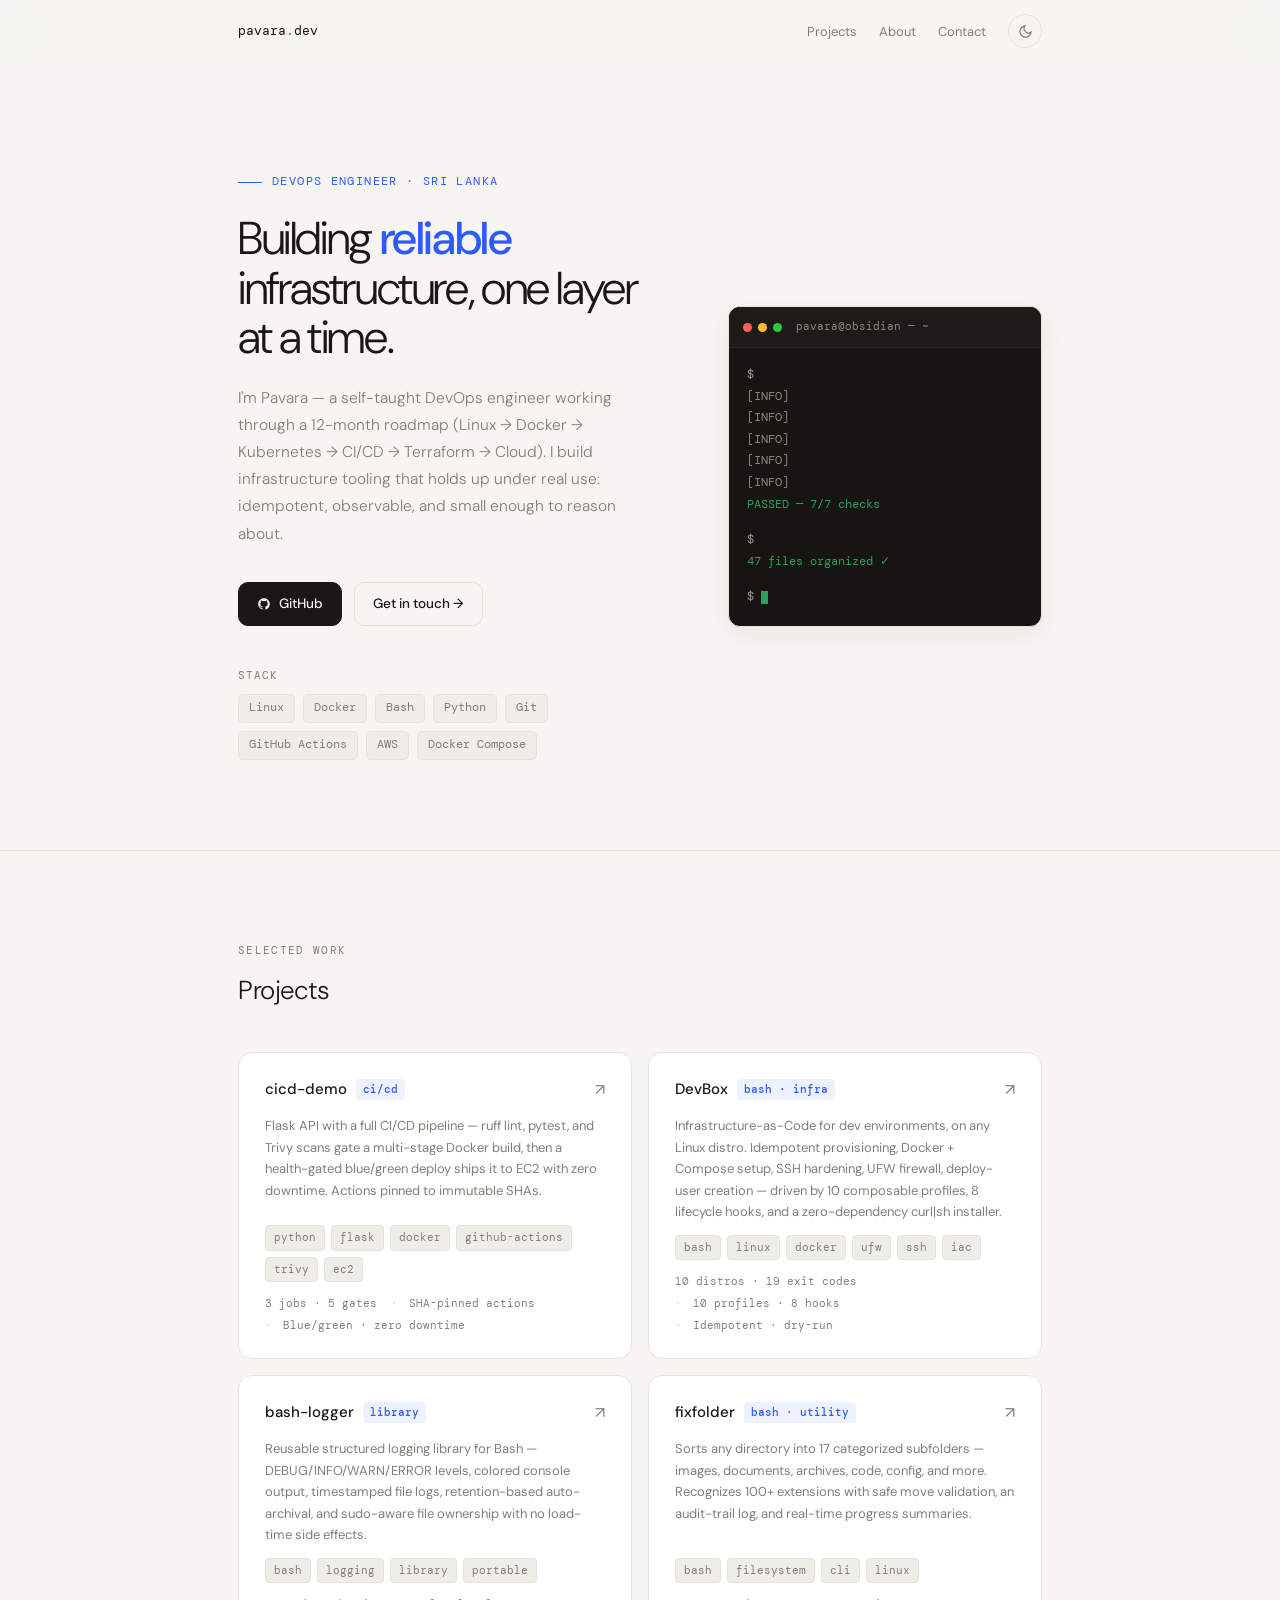
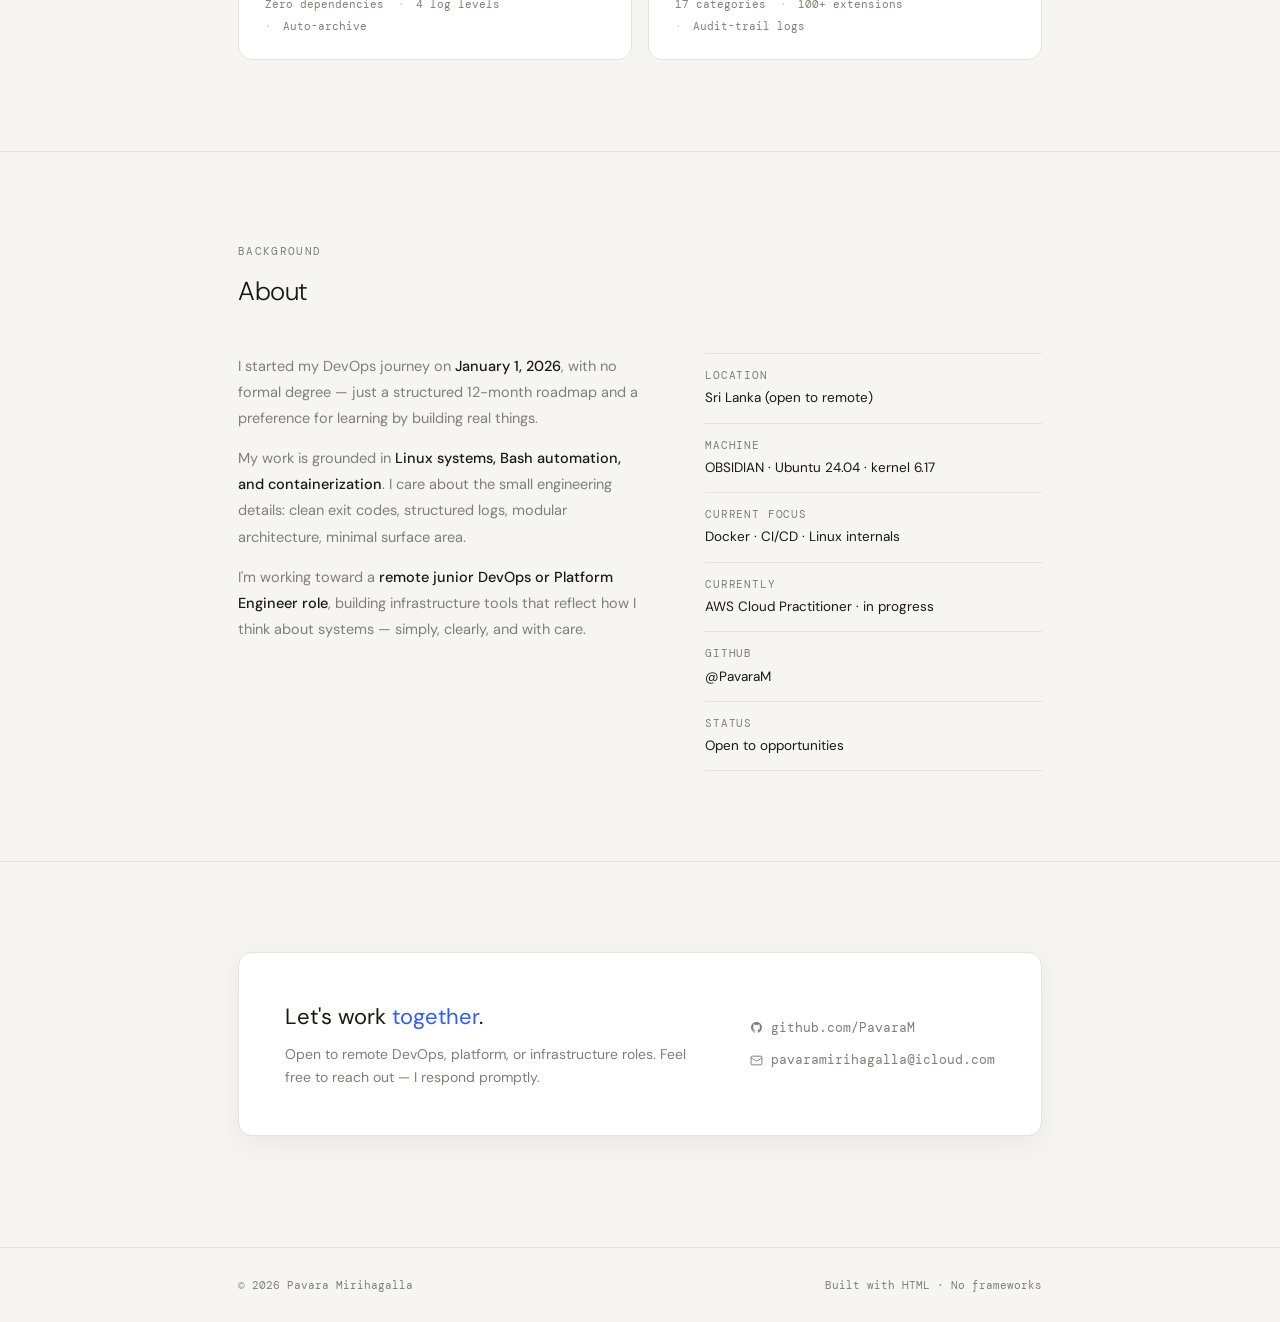
==== commit 2aa0641d: "Revert to static HTML with Apple Design improvements - Remove Leptos/WASM rebuild (Cargo.toml, Trunk" ====
--- a/index.html
+++ b/index.html
@@ -8,6 +8,7 @@
   <link rel="preconnect" href="https://fonts.googleapis.com">
   <link href="https://fonts.googleapis.com/css2?family=DM+Mono:wght@300;400;500&family=DM+Sans:opsz,wght@9..40,300;9..40,400;9..40,500&display=swap" rel="stylesheet">
   <script>
+    /* Apply saved theme before paint to avoid a flash of the wrong theme. */
     (function () {
       try {
         var t = localStorage.getItem("pv-theme");
@@ -16,10 +17,401 @@
       } catch (e) {}
     })();
   </script>
-  <link data-trunk rel="css" href="./style.css"/>
+  <style>
+    *, *::before, *::after { box-sizing: border-box; margin: 0; padding: 0; }
+    :root {
+      color-scheme: light;
+      --bg: #f6f5f1; --surface: #ffffff; --border: #e6e3db;
+      --text: #1a1815; --muted: #837e75; --accent: #2e5bff;
+      --accent-soft: #eef1ff; --tag-bg: #efede7;
+      --good: #2e9e5b; --term-bg: #161512; --term-text: #d8d5cc;
+      --mono: 'DM Mono', monospace; --sans: 'DM Sans', sans-serif;
+      --r: 10px; --max: 860px;
+      --shadow: 0 8px 30px rgba(26,24,21,.06);
+      --shadow-hover: 0 12px 40px rgba(26,24,21,.1);
+      --space-xs: 4px; --space-s: 8px; --space-m: 16px;
+      --space-l: 24px; --space-xl: 32px; --space-2xl: 48px;
+      --ease-out: cubic-bezier(0.23, 1, 0.32, 1);
+      --ease-in-out: cubic-bezier(0.4, 0, 0.2, 1);
+      --t-fast: 120ms; --t-normal: 200ms; --t-slow: 500ms;
+    }
+    [data-theme="dark"] {
+      color-scheme: dark;
+      --bg: #131310; --surface: #1a1a16; --border: #2b2a24;
+      --text: #ece9e2; --muted: #948f86; --accent: #8fa8ff;
+      --accent-soft: #1c2236; --tag-bg: #21201b;
+      --good: #4ec87e; --term-bg: #0e0e0c; --term-text: #d8d5cc;
+      --shadow: 0 8px 30px rgba(0,0,0,.4);
+      --shadow-hover: 0 12px 40px rgba(0,0,0,.5);
+    }
+    html { scroll-behavior: smooth; }
+    body { font-family: var(--sans); background: var(--bg); color: var(--text); font-size: 0.9375rem; line-height: 1.65; -webkit-font-smoothing: antialiased; font-optical-sizing: auto; transition: background var(--t-normal) var(--ease-out), color var(--t-normal) var(--ease-out); }
+    .container { max-width: var(--max); margin: 0 auto; padding: 0 28px; }
+    ::selection { background: var(--accent); color: #fff; }
+    a:focus-visible, button:focus-visible { outline: 2px solid var(--accent); outline-offset: 2px; border-radius: 4px; }
+
+    /* NAV */
+    nav { position: sticky; top: 0; z-index: 100; background: rgba(246, 245, 241, 0.72); backdrop-filter: blur(20px) saturate(180%); -webkit-backdrop-filter: blur(20px) saturate(180%); border-bottom: 1px solid transparent; padding: 14px 0; transition: border-color var(--t-fast), box-shadow var(--t-fast), background var(--t-normal) var(--ease-out); }
+    [data-theme="dark"] nav { background: rgba(19, 19, 16, 0.72); }
+    nav.scrolled { border-bottom-color: var(--border); box-shadow: 0 1px 0 var(--bg), 0 6px 24px rgba(0,0,0,.04); }
+    .nav-inner { display: flex; align-items: center; justify-content: space-between; gap: 20px; }
+    .nav-logo { font-family: var(--mono); font-size: 13px; color: var(--text); text-decoration: none; white-space: nowrap; }
+    .nav-logo span { color: var(--accent); }
+    .nav-right { display: flex; align-items: center; gap: 22px; }
+    .nav-links { display: flex; gap: 22px; list-style: none; }
+    .nav-links a { font-size: 13px; color: var(--muted); text-decoration: none; transition: color var(--t-fast); position: relative; }
+    .nav-links a:hover { color: var(--text); }
+    .nav-links a.active { color: var(--text); }
+    .nav-links a.active::after { content: ''; position: absolute; left: 0; right: 0; bottom: -22px; height: 2px; background: var(--accent); border-radius: 2px; }
+    #theme-toggle { display: inline-flex; align-items: center; justify-content: center; width: 34px; height: 34px; border: 1px solid var(--border); border-radius: 50%; background: transparent; color: var(--muted); cursor: pointer; transition: color var(--t-fast), border-color var(--t-fast), transform var(--t-fast) var(--ease-out); }
+    #theme-toggle:hover { color: var(--text); border-color: #b8b4ab; }
+    #theme-toggle:active { transform: scale(0.88); }
+    #theme-toggle svg { width: 15px; height: 15px; transition: transform var(--t-normal) var(--ease-out); }
+    [data-theme="light"] .icon-moon { display: block; }
+    [data-theme="light"] .icon-sun { display: none; }
+    [data-theme="dark"] .icon-moon { display: none; }
+    [data-theme="dark"] .icon-sun { display: block; }
+
+    /* HERO */
+    #hero { padding: 110px 0 90px; border-bottom: 1px solid var(--border); }
+    .hero-grid { display: grid; grid-template-columns: 1.15fr .85fr; gap: 64px; align-items: center; }
+    @media (max-width: 760px) { .hero-grid { grid-template-columns: 1fr; gap: 48px; } }
+    .eyebrow { font-family: var(--mono); font-size: 11.5px; color: var(--accent); letter-spacing: .12em; text-transform: uppercase; margin-bottom: 22px; display: flex; align-items: center; gap: 10px; }
+    .eyebrow::before { content: ''; display: inline-block; width: 24px; height: 1px; background: var(--accent); }
+    h1 { font-size: clamp(32px, 5vw, 46px); font-weight: 300; line-height: 1.08; letter-spacing: -0.03em; margin-bottom: 22px; }
+    h1 em { font-style: normal; font-weight: 500; color: var(--accent); }
+    .hero-desc { font-size: 15.5px; color: var(--muted); font-weight: 300; max-width: 500px; line-height: 1.75; margin-bottom: 34px; }
+    .hero-actions { display: flex; gap: 12px; flex-wrap: wrap; margin-bottom: 40px; }
+
+    /* BUTTONS */
+    .btn { display: inline-flex; align-items: center; gap: 8px; padding: 10px 18px; border-radius: var(--r); font-size: 13.5px; font-weight: 500; font-family: var(--sans); text-decoration: none; border: 1.5px solid transparent; transition: opacity var(--t-fast), transform var(--t-fast) var(--ease-out), border-color var(--t-fast), background var(--t-fast); cursor: pointer; }
+    .btn-primary { background: var(--text); color: var(--bg); border-color: var(--text); }
+    .btn-ghost { background: transparent; color: var(--text); border-color: var(--border); }
+    @media (hover: hover) and (pointer: fine) {
+      .btn-primary:hover { opacity: .85; transform: translateY(-1px); }
+      .btn-ghost:hover { border-color: #b8b4ab; background: var(--surface); transform: translateY(-1px); }
+    }
+    .btn:active { transform: scale(0.97); transition-duration: 100ms; }
+
+    /* STACK */
+    .stack-row { display: flex; align-items: center; gap: 10px; flex-wrap: wrap; }
+    #stack-pills { display: flex; flex-wrap: wrap; gap: 8px; }
+    .stack-label { font-family: var(--mono); font-size: 11px; color: var(--muted); letter-spacing: .08em; text-transform: uppercase; }
+    .stack-pill { font-family: var(--mono); font-size: 11.5px; background: var(--tag-bg); color: var(--muted); padding: 4px 10px; border-radius: 5px; border: 1px solid var(--border); }
+
+    /* TERMINAL CARD */
+    .term-card { background: var(--term-bg); border: 1px solid var(--border); border-radius: 12px; box-shadow: var(--shadow); overflow: hidden; font-family: var(--mono); font-size: 12px; line-height: 1.8; }
+    .term-bar { display: flex; align-items: center; gap: 6px; padding: 10px 14px; border-bottom: 1px solid #2a2925; background: #1c1b18; }
+    .term-dot { width: 9px; height: 9px; border-radius: 50%; }
+    .term-dot:nth-child(1) { background: #ff5f57; }
+    .term-dot:nth-child(2) { background: #febc2e; }
+    .term-dot:nth-child(3) { background: #28c840; }
+    .term-title { margin-left: 8px; font-size: 11px; color: #8a877f; }
+    .term-body { padding: 16px 18px 18px; overflow-x: auto; }
+    .term-body .c { color: #8a877f; }
+    .term-body .p { color: #9d9a92; }
+    .term-body .s { color: var(--good); }
+    .term-body .e { color: #ff8c5a; }
+    .term-cursor { display: inline-block; width: 7px; height: 13px; background: var(--good); vertical-align: text-bottom; animation: blink 1.1s steps(1) infinite; }
+    @keyframes blink { 50% { opacity: 0; } }
+    @media (max-width: 760px) { .term-card { display: none; } }
+
+    /* SECTIONS */
+    .section { padding: 90px 0; border-bottom: 1px solid var(--border); }
+    .section-last { padding: 90px 0 110px; }
+    section[id] { scroll-margin-top: 70px; }
+    .section-label { font-family: var(--mono); font-size: 11px; color: var(--muted); letter-spacing: .12em; text-transform: uppercase; margin-bottom: 10px; }
+    h2 { font-size: 26px; font-weight: 300; letter-spacing: -.015em; margin-bottom: 40px; }
+
+    /* PROJECTS */
+    .projects-grid { display: grid; grid-template-columns: repeat(2, 1fr); gap: 16px; }
+    @media (max-width: 700px) { .projects-grid { grid-template-columns: 1fr; } }
+    .project-card { background: var(--surface); border: 1px solid var(--border); border-radius: 14px; padding: 24px 26px; display: flex; flex-direction: column; gap: 12px; text-decoration: none; color: inherit; transition: transform var(--t-normal) var(--ease-out), border-color var(--t-normal), box-shadow var(--t-normal) var(--ease-out); }
+    @media (hover: hover) and (pointer: fine) {
+      .project-card:hover { border-color: #c9c5bc; box-shadow: var(--shadow-hover); transform: translateY(-2px); }
+    }
+    [data-theme="dark"] .project-card:hover { border-color: #3a392f; }
+    .project-top { display: flex; align-items: flex-start; justify-content: space-between; gap: 12px; }
+    .project-name { font-size: 15px; font-weight: 500; display: flex; align-items: center; gap: 9px; flex-wrap: wrap; }
+    .mono-tag { font-family: var(--mono); font-size: 10.5px; color: var(--accent); background: var(--accent-soft); padding: 2px 7px; border-radius: 4px; }
+    .card-arrow { color: var(--muted); font-size: 16px; flex-shrink: 0; transition: transform var(--t-normal) var(--ease-out), color var(--t-fast); }
+    @media (hover: hover) and (pointer: fine) {
+      .project-card:hover .card-arrow { transform: translate(2px,-2px); color: var(--text); }
+    }
+    .project-desc { font-size: 13px; color: var(--muted); line-height: 1.65; flex-grow: 1; }
+    .project-tags { display: flex; flex-wrap: wrap; gap: 6px; }
+    .tag { font-family: var(--mono); font-size: 10.5px; color: var(--muted); background: var(--tag-bg); border: 1px solid var(--border); padding: 3px 8px; border-radius: 4px; }
+    .project-stats { font-family: var(--mono); font-size: 11px; color: var(--muted); display: flex; flex-wrap: wrap; gap: 4px 0; }
+    .project-stats span { margin-right: 14px; }
+    .project-stats span::before { content: '· '; color: #cfcbc2; margin-right: 4px; }
+    .project-stats span:first-child::before { content: none; }
+    [data-theme="dark"] .project-stats span::before { color: #3f3d36; }
+
+    /* ABOUT */
+    .about-grid { display: grid; grid-template-columns: 1.1fr .9fr; gap: 56px; align-items: start; }
+    @media (max-width: 700px) { .about-grid { grid-template-columns: 1fr; gap: 40px; } }
+    .about-text p { font-size: 14.5px; color: var(--muted); line-height: 1.8; margin-bottom: 14px; }
+    .about-text strong { color: var(--text); font-weight: 500; }
+    .fact-list { list-style: none; }
+    .fact-item { display: flex; flex-direction: column; padding: 13px 0; border-bottom: 1px solid var(--border); }
+    .fact-item:first-child { border-top: 1px solid var(--border); }
+    .fact-key { font-family: var(--mono); font-size: 10.5px; color: var(--muted); letter-spacing: .08em; text-transform: uppercase; margin-bottom: 3px; }
+    .fact-val { font-size: 13.5px; color: var(--text); }
+
+    /* CONTACT */
+    .contact-box { background: var(--surface); border: 1px solid var(--border); border-radius: 14px; padding: 46px; display: grid; grid-template-columns: 1fr auto; gap: 36px; align-items: center; box-shadow: var(--shadow); }
+    @media (max-width: 640px) { .contact-box { grid-template-columns: 1fr; padding: 30px 26px; } }
+    .contact-title { font-size: 22px; font-weight: 400; letter-spacing: -.01em; margin-bottom: 8px; }
+    .contact-title span { color: var(--accent); }
+    .contact-sub { font-size: 14px; color: var(--muted); }
+    .contact-links { display: flex; flex-direction: column; gap: 12px; align-items: flex-start; }
+    .contact-link { display: inline-flex; align-items: center; gap: 8px; font-size: 12.5px; color: var(--muted); text-decoration: none; font-family: var(--mono); transition: color var(--t-fast); }
+    .contact-link:hover { color: var(--text); }
+
+    /* FOOTER */
+    footer { padding: 28px 0; }
+    .footer-inner { display: flex; justify-content: space-between; gap: 12px; flex-wrap: wrap; font-family: var(--mono); font-size: 11px; color: var(--muted); }
+
+    /* SCROLL TO TOP */
+    #to-top { position: fixed; bottom: 26px; right: 26px; z-index: 200; width: 42px; height: 42px; display: flex; align-items: center; justify-content: center; background: var(--text); color: var(--bg); border: none; border-radius: 50%; cursor: pointer; opacity: 0; visibility: hidden; transform: translateY(10px); transition: opacity var(--t-normal) var(--ease-out), transform var(--t-normal) var(--ease-out), visibility var(--t-normal); box-shadow: 0 6px 20px rgba(0,0,0,.2); }
+    #to-top.visible { opacity: 1; visibility: visible; transform: translateY(0); }
+    #to-top:active { transform: scale(0.92); transition-duration: 100ms; }
+    @media (hover: hover) and (pointer: fine) {
+      #to-top:hover { opacity: .85; }
+    }
+
+    /* REVEAL */
+    .reveal { will-change: opacity, transform; }
+    .js .reveal { opacity: 0; transform: translateY(16px); transition: opacity var(--t-slow) var(--ease-out), transform var(--t-slow) var(--ease-out); }
+    .js .reveal.is-visible { opacity: 1; transform: none; }
+
+    /* REDUCED MOTION */
+    @media (prefers-reduced-motion: reduce) {
+      html { scroll-behavior: auto; }
+      *, *::before, *::after { animation-duration: .01ms !important; animation-iteration-count: 1 !important; transition-duration: .01ms !important; }
+      .reveal { opacity: 1 !important; transform: none !important; }
+      .term-cursor { animation: none !important; opacity: 1 !important; }
+    }
+
+    /* REDUCED TRANSPARENCY */
+    @media (prefers-reduced-transparency: reduce) {
+      nav { background: var(--bg); backdrop-filter: none; -webkit-backdrop-filter: none; }
+    }
+
+    /* HIGH CONTRAST */
+    @media (prefers-contrast: more) {
+      :root { --border: #999; --muted: #555; }
+      [data-theme="dark"] { --border: #666; --muted: #aaa; }
+    }
+  </style>
   <script>document.documentElement.classList.add('js');</script>
   <noscript><style>.reveal { opacity: 1 !important; transform: none !important; }</style></noscript>
 </head>
 <body>
+
+<!-- NAV -->
+<nav id="nav">
+  <div class="container nav-inner">
+    <a class="nav-logo" href="#">pavara<span>.</span>dev</a>
+    <div class="nav-right">
+      <ul class="nav-links">
+        <li><a href="#projects">Projects</a></li>
+        <li><a href="#about">About</a></li>
+        <li><a href="#contact">Contact</a></li>
+      </ul>
+      <button id="theme-toggle" aria-label="Toggle dark mode">
+        <svg class="icon-moon" viewBox="0 0 24 24" fill="none" stroke="currentColor" stroke-width="2"><path d="M21 12.79A9 9 0 1 1 11.21 3 7 7 0 0 0 21 12.79z"/></svg>
+        <svg class="icon-sun" viewBox="0 0 24 24" fill="none" stroke="currentColor" stroke-width="2"><circle cx="12" cy="12" r="4"/><path d="M12 2v2m0 16v2M4.93 4.93l1.41 1.41m11.32 11.32 1.41 1.41M2 12h2m16 0h2M4.93 19.07l1.41-1.41M17.66 6.34l1.41-1.41"/></svg>
+      </button>
+    </div>
+  </div>
+</nav>
+
+<!-- HERO -->
+<section id="hero">
+  <div class="container">
+    <div class="hero-grid">
+      <div>
+        <p class="eyebrow">DevOps Engineer · Sri Lanka</p>
+        <h1>Building <em>reliable</em> infrastructure, one layer at a time.</h1>
+        <p class="hero-desc">I'm Pavara — a self-taught DevOps engineer working through a 12-month roadmap (Linux → Docker → Kubernetes → CI/CD → Terraform → Cloud). I build infrastructure tooling that holds up under real use: idempotent, observable, and small enough to reason about.</p>
+        <div class="hero-actions">
+          <a href="https://github.com/PavaraM" target="_blank" rel="noopener" class="btn btn-primary">
+            <svg width="14" height="14" viewBox="0 0 24 24" fill="currentColor"><path d="M12 2C6.477 2 2 6.477 2 12c0 4.418 2.865 8.167 6.839 9.49.5.09.682-.218.682-.484 0-.236-.009-.866-.013-1.7-2.782.603-3.369-1.342-3.369-1.342-.454-1.155-1.11-1.463-1.11-1.463-.908-.62.069-.608.069-.608 1.003.07 1.532 1.03 1.532 1.03.891 1.529 2.341 1.088 2.91.832.091-.646.349-1.086.635-1.337-2.22-.253-4.555-1.11-4.555-4.943 0-1.091.39-1.984 1.03-2.682-.103-.254-.447-1.27.098-2.646 0 0 .84-.269 2.75 1.026A9.578 9.578 0 0 1 12 6.836a9.59 9.59 0 0 1 2.504.337c1.909-1.295 2.748-1.026 2.748-1.026.546 1.376.202 2.392.1 2.646.641.698 1.028 1.59 1.028 2.682 0 3.841-2.337 4.687-4.565 4.935.359.309.678.919.678 1.852 0 1.337-.012 2.415-.012 2.743 0 .269.18.579.688.481C19.138 20.163 22 16.418 22 12c0-5.523-4.477-10-10-10z"/></svg>
+            GitHub
+          </a>
+          <a href="#contact" class="btn btn-ghost">Get in touch →</a>
+        </div>
+        <div class="stack-row">
+          <span class="stack-label">Stack</span>
+          <div id="stack-pills"></div>
+        </div>
+      </div>
+
+      <div class="term-card" aria-hidden="true">
+        <div class="term-bar">
+          <span class="term-dot"></span><span class="term-dot"></span><span class="term-dot"></span>
+          <span class="term-title">pavara@obsidian — ~</span>
+        </div>
+        <div class="term-body">
+          <div><span class="p">$</span> devbox doctor</div>
+          <div><span class="c">[INFO]</span> Family: debian</div>
+          <div><span class="c">[INFO]</span> Distro: Ubuntu 24.04 LTS</div>
+          <div><span class="c">[INFO]</span> SSH hardening: applied</div>
+          <div><span class="c">[INFO]</span> Firewall (ufw): active</div>
+          <div><span class="c">[INFO]</span> Docker engine: healthy</div>
+          <div><span class="s">PASSED — 7/7 checks</span></div>
+          <div style="margin-top:14px"><span class="p">$</span> fixfolder ~/Downloads</div>
+          <div><span class="s">47 files organized ✓</span></div>
+          <div style="margin-top:14px"><span class="p">$</span> <span class="term-cursor"></span></div>
+        </div>
+      </div>
+    </div>
+  </div>
+</section>
+
+<!-- PROJECTS -->
+<section class="section" id="projects">
+  <div class="container">
+    <p class="section-label reveal">Selected Work</p>
+    <h2 class="reveal">Projects</h2>
+    <div class="projects-grid" id="projects-grid"></div>
+  </div>
+</section>
+
+<!-- ABOUT -->
+<section class="section" id="about">
+  <div class="container">
+    <p class="section-label reveal">Background</p>
+    <h2 class="reveal">About</h2>
+    <div class="about-grid">
+      <div class="about-text reveal">
+        <p>I started my DevOps journey on <strong>January 1, 2026</strong>, with no formal degree — just a structured 12-month roadmap and a preference for learning by building real things.</p>
+        <p>My work is grounded in <strong>Linux systems, Bash automation, and containerization</strong>. I care about the small engineering details: clean exit codes, structured logs, modular architecture, minimal surface area.</p>
+        <p>I'm working toward a <strong>remote junior DevOps or Platform Engineer role</strong>, building infrastructure tools that reflect how I think about systems — simply, clearly, and with care.</p>
+      </div>
+      <ul class="fact-list reveal" style="transition-delay:.1s">
+        <li class="fact-item"><span class="fact-key">Location</span><span class="fact-val">Sri Lanka (open to remote)</span></li>
+        <li class="fact-item"><span class="fact-key">Machine</span><span class="fact-val">OBSIDIAN · Ubuntu 24.04 · kernel 6.17</span></li>
+        <li class="fact-item"><span class="fact-key">Current focus</span><span class="fact-val">Docker · CI/CD · Linux internals</span></li>
+        <li class="fact-item"><span class="fact-key">Currently</span><span class="fact-val">AWS Cloud Practitioner · in progress</span></li>
+        <li class="fact-item"><span class="fact-key">GitHub</span><span class="fact-val">@PavaraM</span></li>
+        <li class="fact-item"><span class="fact-key">Status</span><span class="fact-val">Open to opportunities</span></li>
+      </ul>
+    </div>
+  </div>
+</section>
+
+<!-- CONTACT -->
+<section class="section section-last" id="contact">
+  <div class="container">
+    <div class="contact-box reveal">
+      <div>
+        <p class="contact-title">Let's work <span>together</span>.</p>
+        <p class="contact-sub">Open to remote DevOps, platform, or infrastructure roles. Feel free to reach out — I respond promptly.</p>
+      </div>
+      <div class="contact-links">
+        <a href="https://github.com/PavaraM" target="_blank" rel="noopener" class="contact-link">
+          <svg width="13" height="13" viewBox="0 0 24 24" fill="currentColor"><path d="M12 2C6.477 2 2 6.477 2 12c0 4.418 2.865 8.167 6.839 9.49.5.09.682-.218.682-.484 0-.236-.009-.866-.013-1.7-2.782.603-3.369-1.342-3.369-1.342-.454-1.155-1.11-1.463-1.11-1.463-.908-.62.069-.608.069-.608 1.003.07 1.532 1.03 1.532 1.03.891 1.529 2.341 1.088 2.91.832.091-.646.349-1.086.635-1.337-2.22-.253-4.555-1.11-4.555-4.943 0-1.091.39-1.984 1.03-2.682-.103-.254-.447-1.27.098-2.646 0 0 .84-.269 2.75 1.026A9.578 9.578 0 0 1 12 6.836a9.59 9.59 0 0 1 2.504.337c1.909-1.295 2.748-1.026 2.748-1.026.546 1.376.202 2.392.1 2.646.641.698 1.028 1.59 1.028 2.682 0 3.841-2.337 4.687-4.565 4.935.359.309.678.919.678 1.852 0 1.337-.012 2.415-.012 2.743 0 .269.18.579.688.481C19.138 20.163 22 16.418 22 12c0-5.523-4.477-10-10-10z"/></svg>
+          github.com/PavaraM
+        </a>
+        <a href="mailto:pavaramirihagalla@icloud.com" class="contact-link">
+          <svg width="13" height="13" viewBox="0 0 24 24" fill="none" stroke="currentColor" stroke-width="1.8"><rect x="2" y="4" width="20" height="16" rx="2"/><path d="m22 7-8.97 5.7a1.94 1.94 0 0 1-2.06 0L2 7"/></svg>
+          pavaramirihagalla@icloud.com
+        </a>
+      </div>
+    </div>
+  </div>
+</section>
+
+<footer>
+  <div class="container footer-inner">
+    <span>© <span id="year">2026</span> Pavara Mirihagalla</span>
+    <span>Built with HTML · No frameworks</span>
+  </div>
+</footer>
+
+<button id="to-top" aria-label="Scroll to top">
+  <svg width="16" height="16" viewBox="0 0 24 24" fill="none" stroke="currentColor" stroke-width="2.2"><path d="m18 15-6-6-6 6"/></svg>
+</button>
+
+<script>
+  const PROJECTS = [
+    { id: "cicd-demo", name: "cicd-demo", type: "ci/cd", desc: "Flask API with a full CI/CD pipeline — ruff lint, pytest, and Trivy scans gate a multi-stage Docker build, then a health-gated blue/green deploy ships it to EC2 with zero downtime. Actions pinned to immutable SHAs.", tags: ["python", "flask", "docker", "github-actions", "trivy", "ec2"], stats: ["3 jobs · 5 gates", "SHA-pinned actions", "Blue/green · zero downtime"], url: "https://github.com/PavaraM/cicd-demo" },
+    { id: "devbox", name: "DevBox", type: "bash · infra", desc: "Infrastructure-as-Code for dev environments, on any Linux distro. Idempotent provisioning, Docker + Compose setup, SSH hardening, UFW firewall, deploy-user creation — driven by 10 composable profiles, 8 lifecycle hooks, and a zero-dependency curl|sh installer.", tags: ["bash", "linux", "docker", "ufw", "ssh", "iac"], stats: ["10 distros · 19 exit codes", "10 profiles · 8 hooks", "Idempotent · dry-run"], url: "https://github.com/PavaraM/devbox" },
+    { id: "bash-logger", name: "bash-logger", type: "library", desc: "Reusable structured logging library for Bash — DEBUG/INFO/WARN/ERROR levels, colored console output, timestamped file logs, retention-based auto-archival, and sudo-aware file ownership with no load-time side effects.", tags: ["bash", "logging", "library", "portable"], stats: ["Zero dependencies", "4 log levels", "Auto-archive"], url: "https://github.com/PavaraM/bash-logger" },
+    { id: "fixfolder", name: "fixfolder", type: "bash · utility", desc: "Sorts any directory into 17 categorized subfolders — images, documents, archives, code, config, and more. Recognizes 100+ extensions with safe move validation, an audit-trail log, and real-time progress summaries.", tags: ["bash", "filesystem", "cli", "linux"], stats: ["17 categories", "100+ extensions", "Audit-trail logs"], url: "https://github.com/PavaraM/Smart-File-Organizer" }
+  ];
+
+  const SKILLS = ["Linux", "Docker", "Bash", "Python", "Git", "GitHub Actions", "AWS", "Docker Compose"];
+
+  const esc = (s) => String(s).replace(/&/g, "&amp;").replace(/</g, "&lt;").replace(/>/g, "&gt;").replace(/"/g, "&quot;");
+
+  function renderStack() {
+    document.getElementById("stack-pills").innerHTML =
+      SKILLS.map(s => `<span class="stack-pill">${esc(s)}</span>`).join("");
+  }
+
+  function renderProjects() {
+    document.getElementById("projects-grid").innerHTML = PROJECTS.map((p, i) => `
+      <a href="${esc(p.url)}" target="_blank" rel="noopener" class="project-card reveal" style="transition-delay:${i * 70}ms">
+        <div class="project-top">
+          <div class="project-name">${esc(p.name)}${p.type ? `<span class="mono-tag">${esc(p.type)}</span>` : ""}</div>
+          <span class="card-arrow">↗</span>
+        </div>
+        <p class="project-desc">${esc(p.desc)}</p>
+        <div class="project-tags">${p.tags.map(t => `<span class="tag">${esc(t)}</span>`).join("")}</div>
+        <div class="project-stats">${p.stats.map(s => `<span>${esc(s)}</span>`).join("")}</div>
+      </a>
+    `).join("");
+  }
+
+  renderStack();
+  renderProjects();
+  document.getElementById("year").textContent = new Date().getFullYear();
+
+  const root = document.documentElement;
+  document.getElementById("theme-toggle").addEventListener("click", () => {
+    const next = root.getAttribute("data-theme") === "dark" ? "light" : "dark";
+    root.setAttribute("data-theme", next);
+    try { localStorage.setItem("pv-theme", next); } catch (e) {}
+  });
+
+  const nav = document.getElementById("nav");
+  const toTop = document.getElementById("to-top");
+  const sections = [...document.querySelectorAll("section[id]")];
+  const navLinks = [...document.querySelectorAll(".nav-links a")];
+
+  function onScroll() {
+    nav.classList.toggle("scrolled", window.scrollY > 4);
+    toTop.classList.toggle("visible", window.scrollY > 600);
+    const y = window.scrollY + 140;
+    let current = sections[0] ? sections[0].id : "";
+    for (const s of sections) if (s.offsetTop <= y) current = s.id;
+    navLinks.forEach(a => a.classList.toggle("active", a.getAttribute("href") === "#" + current));
+  }
+
+  let ticking = false;
+  window.addEventListener("scroll", () => {
+    if (ticking) return;
+    ticking = true;
+    requestAnimationFrame(() => { onScroll(); ticking = false; });
+  });
+  onScroll();
+
+  toTop.addEventListener("click", () => window.scrollTo({ top: 0, behavior: "smooth" }));
+
+  const prefersReducedMotion = window.matchMedia("(prefers-reduced-motion: reduce)").matches;
+  if (!prefersReducedMotion && "IntersectionObserver" in window) {
+    const io = new IntersectionObserver((entries) => {
+      entries.forEach(e => {
+        if (e.isIntersecting) { e.target.classList.add("is-visible"); io.unobserve(e.target); }
+      });
+    }, { threshold: 0.12 });
+    document.querySelectorAll(".reveal").forEach(el => io.observe(el));
+  } else {
+    document.querySelectorAll(".reveal").forEach(el => el.classList.add("is-visible"));
+  }
+</script>
 </body>
 </html>
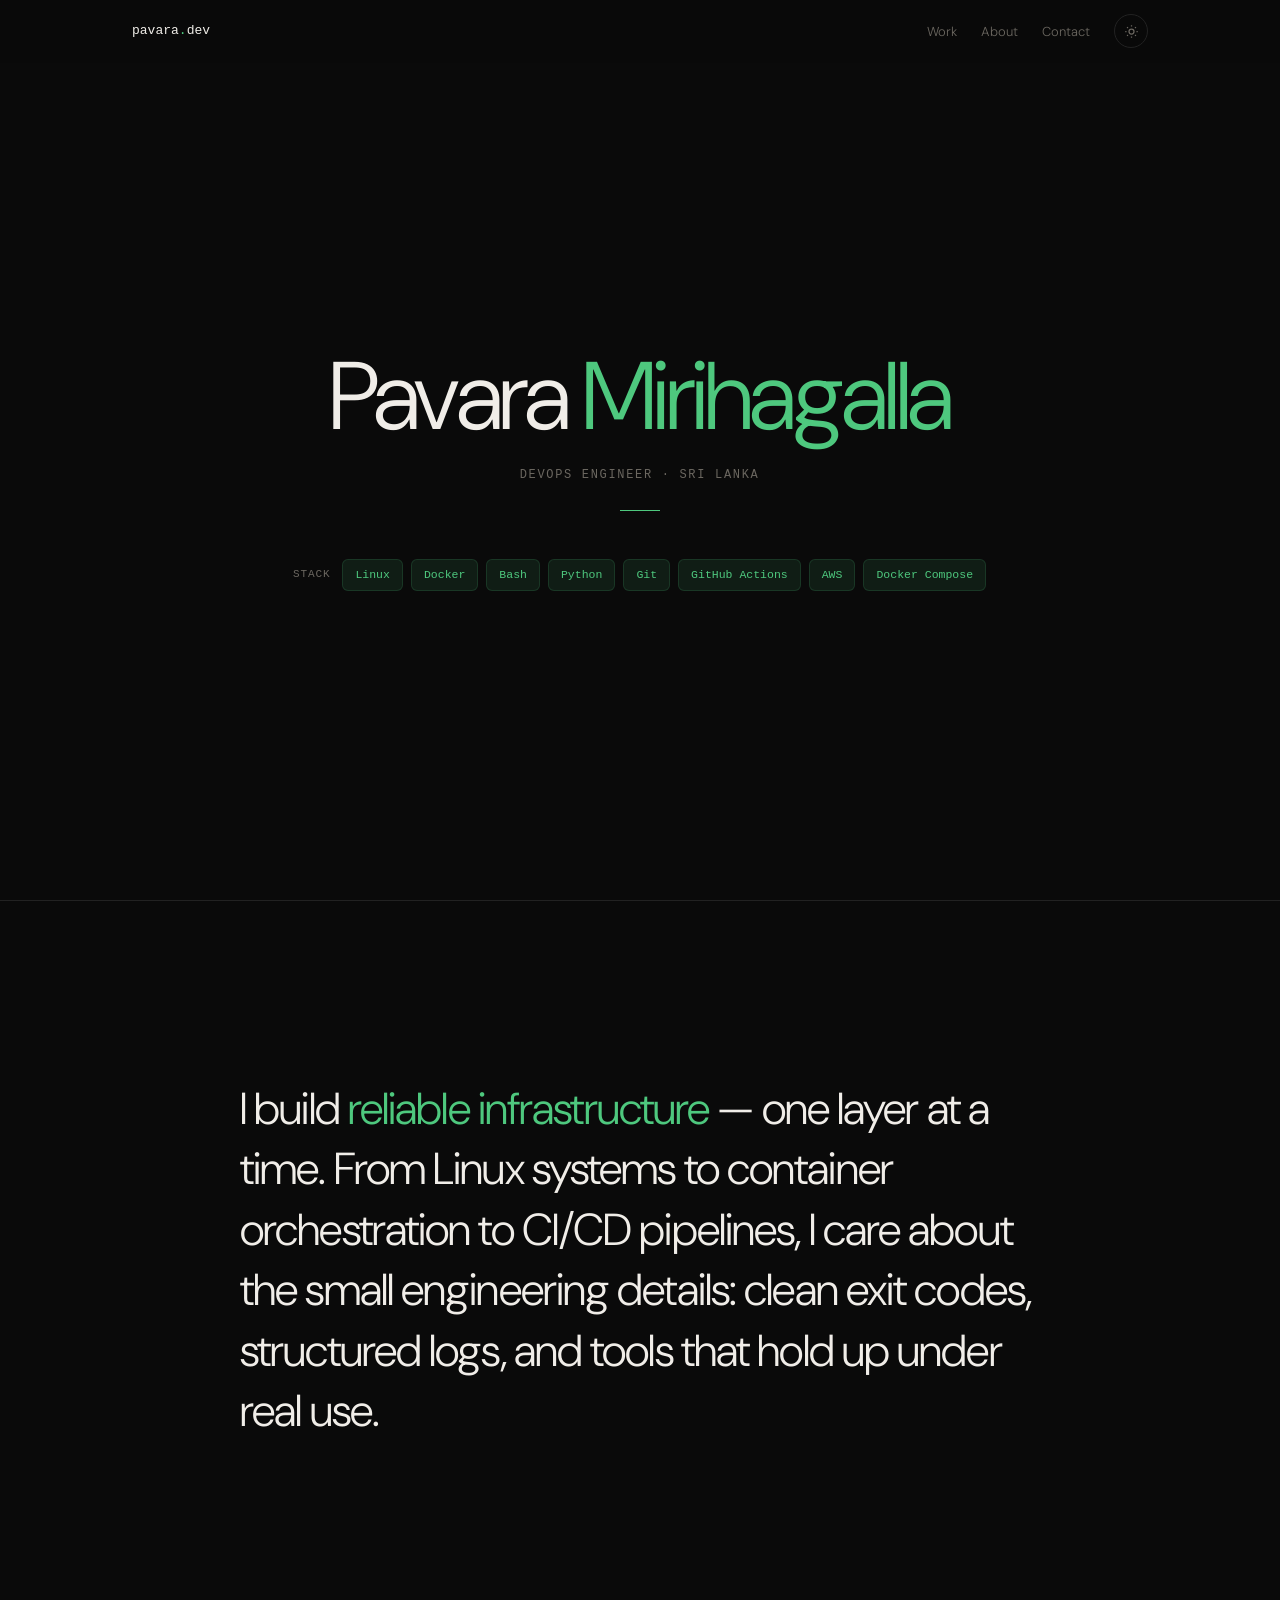
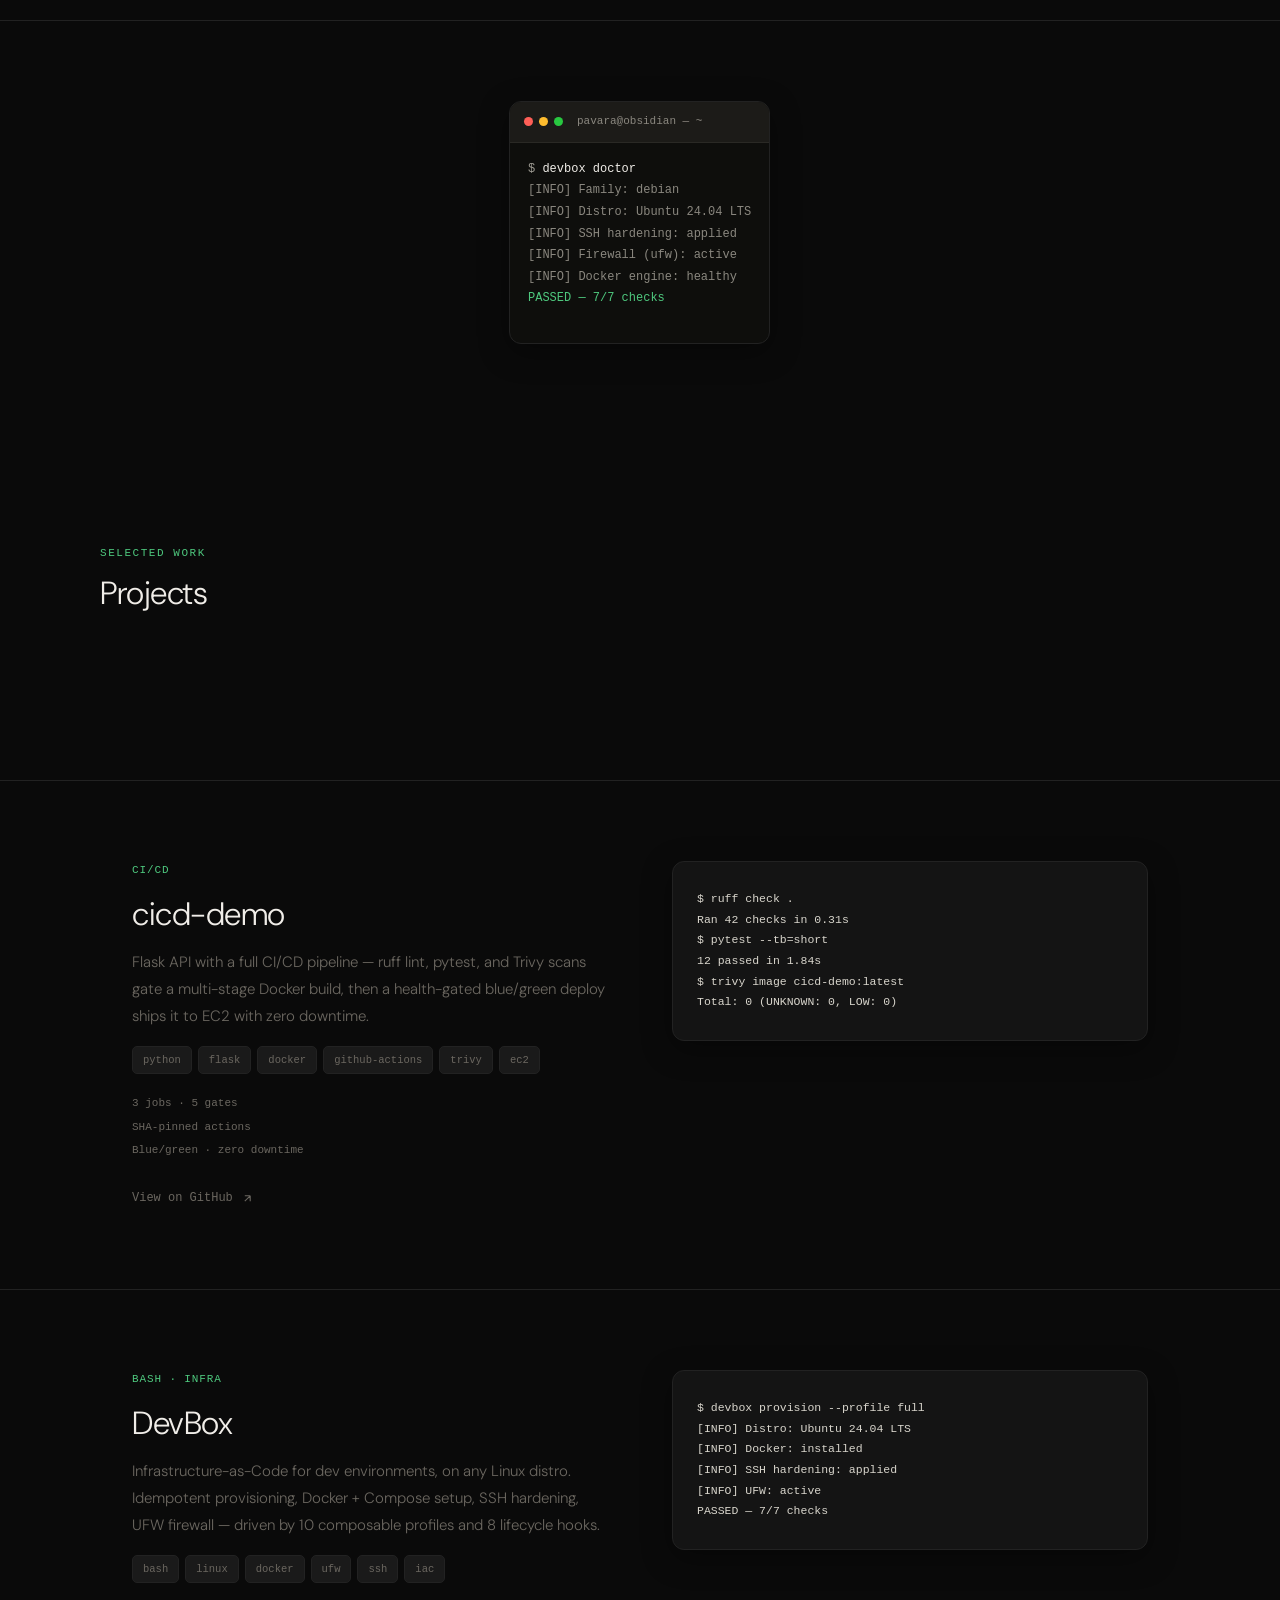
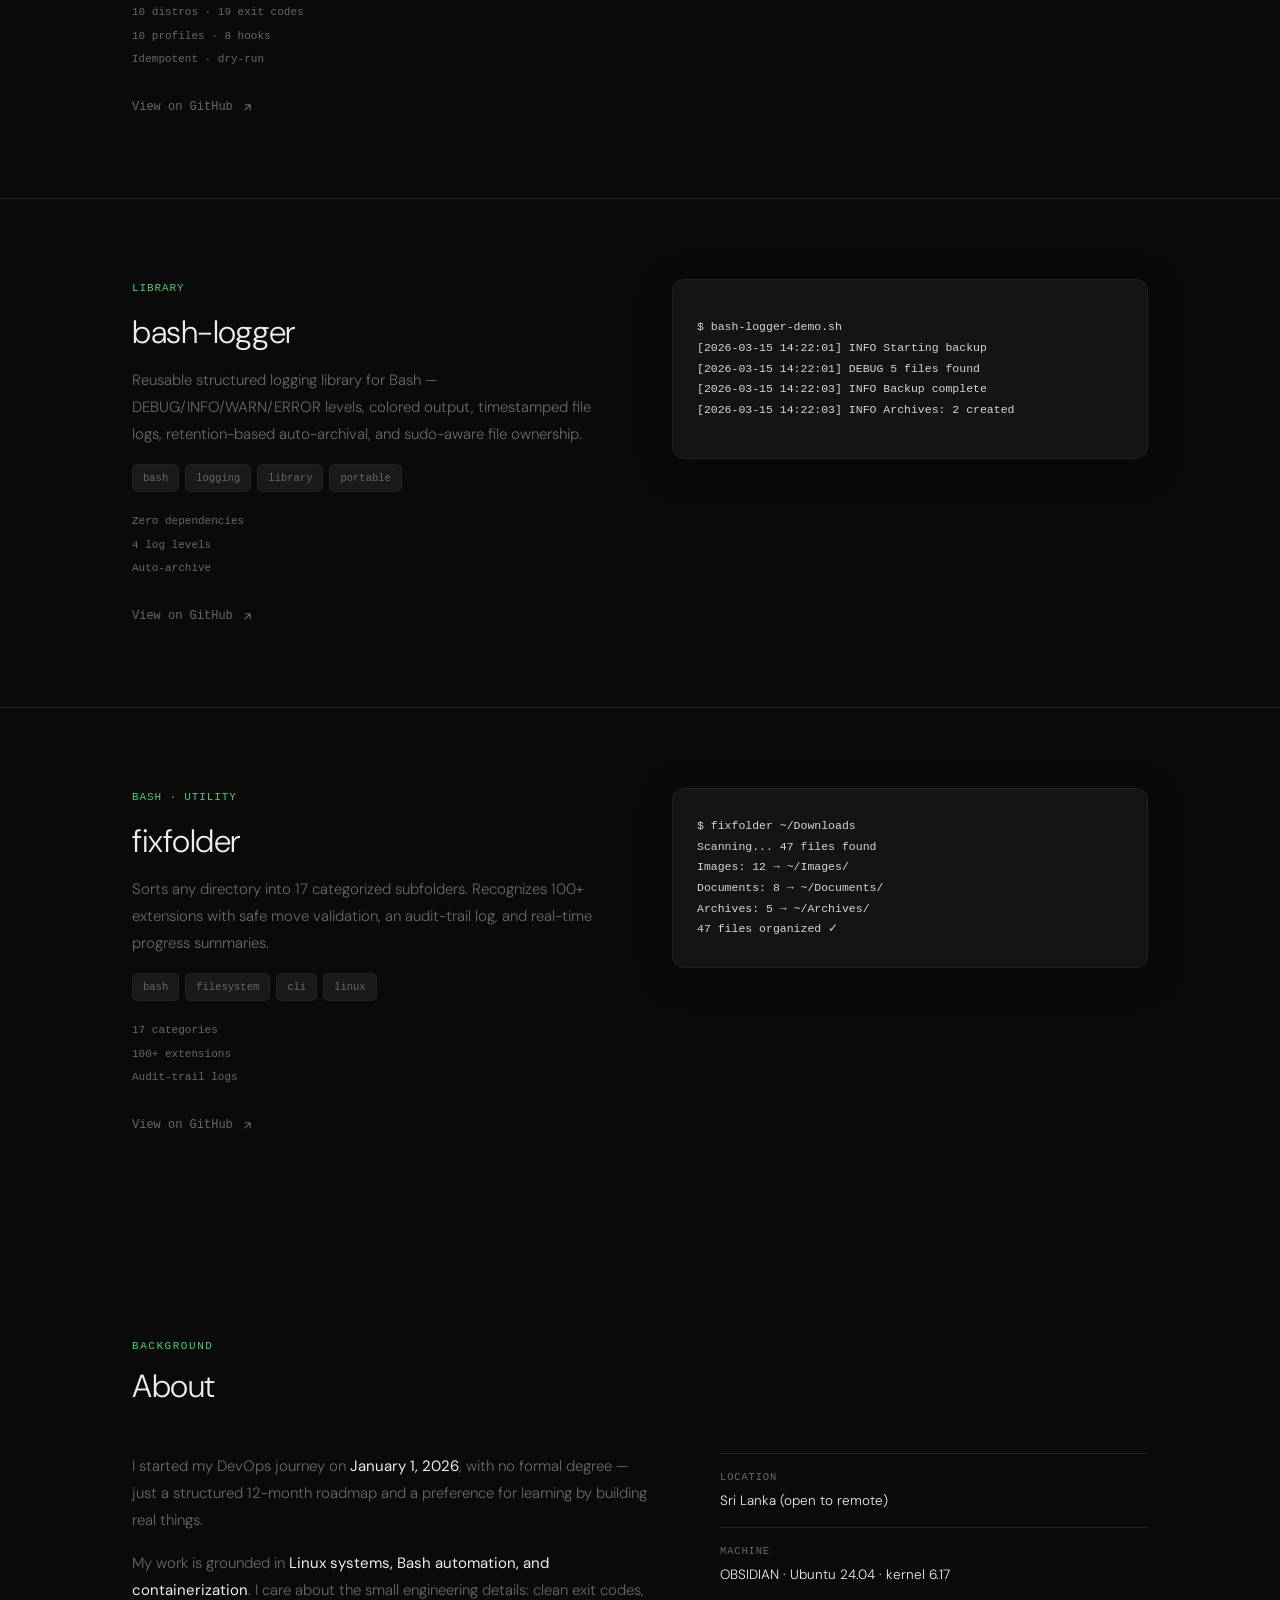
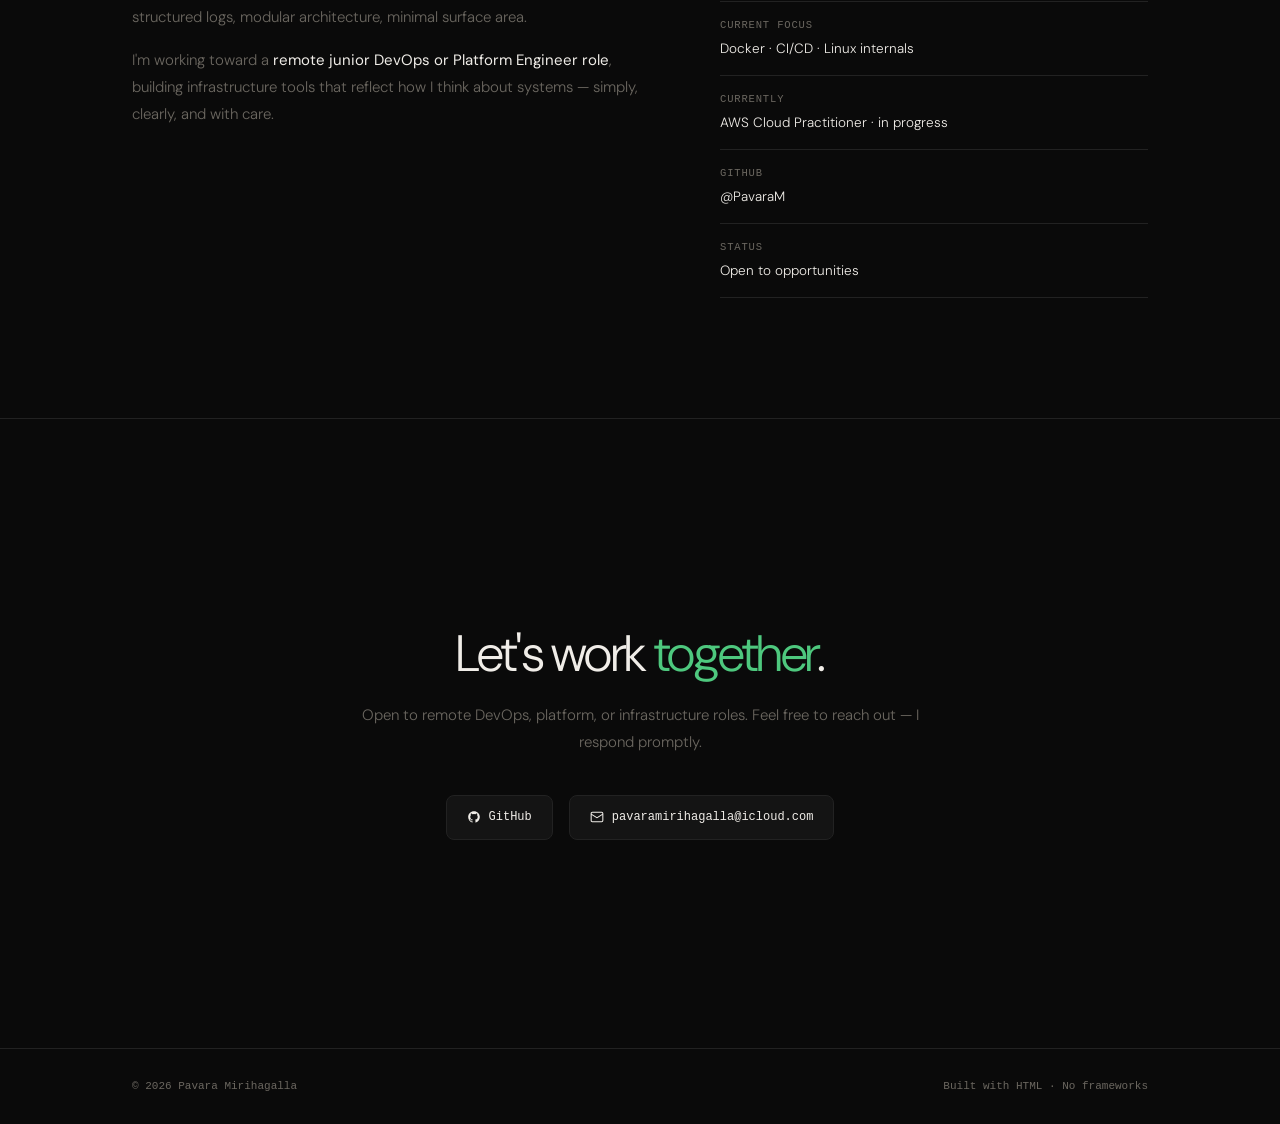
==== commit 895694a2: "feat: cinematic scroll redesign - Full-viewport sections that unfold like Apple product page - Massi" ====
--- a/index.html
+++ b/index.html
@@ -1,70 +1,81 @@
 <!DOCTYPE html>
-<html lang="en">
+<html lang="en" data-theme="dark">
 <head>
-  <meta charset="UTF-8" />
-  <meta name="viewport" content="width=device-width, initial-scale=1.0" />
+  <meta charset="UTF-8">
+  <meta name="viewport" content="width=device-width, initial-scale=1.0">
   <title>Pavara Mirihagalla — DevOps Engineer</title>
-  <meta name="description" content="Pavara Mirihagalla — self-taught DevOps engineer building reliable infrastructure, one layer at a time." />
+  <meta name="description" content="Pavara Mirihagalla — self-taught DevOps engineer building reliable infrastructure, one layer at a time.">
   <link rel="preconnect" href="https://fonts.googleapis.com">
   <link href="https://fonts.googleapis.com/css2?family=DM+Mono:wght@300;400;500&family=DM+Sans:opsz,wght@9..40,300;9..40,400;9..40,500&display=swap" rel="stylesheet">
   <script>
-    /* Apply saved theme before paint to avoid a flash of the wrong theme. */
-    (function () {
+    (function(){
       try {
         var t = localStorage.getItem("pv-theme");
-        if (!t) t = window.matchMedia("(prefers-color-scheme: dark)").matches ? "dark" : "light";
+        if (!t) t = "dark";
         document.documentElement.setAttribute("data-theme", t);
-      } catch (e) {}
+      } catch(e){}
     })();
   </script>
   <style>
     *, *::before, *::after { box-sizing: border-box; margin: 0; padding: 0; }
+
     :root {
+      color-scheme: dark;
+      --bg: #0a0a0a; --surface: #141414; --surface-2: #1a1a1a;
+      --border: #222; --text: #f0ede8; --muted: #6b6760;
+      --accent: #4ec87e; --accent-soft: rgba(78,200,126,.1);
+      --term-bg: #0e0e0c; --term-text: #d8d5cc;
+      --mono: 'DM Mono', monospace; --sans: 'DM Sans', sans-serif;
+      --shadow: 0 8px 30px rgba(0,0,0,.35);
+      --ease-out: cubic-bezier(0.23, 1, 0.32, 1);
+      --t-fast: 120ms; --t-normal: 200ms; --t-slow: 500ms;
+    }
+    [data-theme="light"] {
       color-scheme: light;
-      --bg: #f6f5f1; --surface: #ffffff; --border: #e6e3db;
-      --text: #1a1815; --muted: #837e75; --accent: #2e5bff;
-      --accent-soft: #eef1ff; --tag-bg: #efede7;
-      --good: #2e9e5b; --term-bg: #161512; --term-text: #d8d5cc;
-      --mono: 'DM Mono', monospace; --sans: 'DM Sans', sans-serif;
-      --r: 10px; --max: 860px;
+      --bg: #f6f5f1; --surface: #ffffff; --surface-2: #faf9f6;
+      --border: #e6e3db; --text: #1a1815; --muted: #837e75;
+      --accent: #16a34a; --accent-soft: rgba(22,163,74,.08);
+      --term-bg: #161512; --term-text: #d8d5cc;
       --shadow: 0 8px 30px rgba(26,24,21,.06);
-      --shadow-hover: 0 12px 40px rgba(26,24,21,.1);
-      --space-xs: 4px; --space-s: 8px; --space-m: 16px;
-      --space-l: 24px; --space-xl: 32px; --space-2xl: 48px;
-      --ease-out: cubic-bezier(0.23, 1, 0.32, 1);
-      --ease-in-out: cubic-bezier(0.4, 0, 0.2, 1);
-      --t-fast: 120ms; --t-normal: 200ms; --t-slow: 500ms;
-    }
-    [data-theme="dark"] {
-      color-scheme: dark;
-      --bg: #131310; --surface: #1a1a16; --border: #2b2a24;
-      --text: #ece9e2; --muted: #948f86; --accent: #8fa8ff;
-      --accent-soft: #1c2236; --tag-bg: #21201b;
-      --good: #4ec87e; --term-bg: #0e0e0c; --term-text: #d8d5cc;
-      --shadow: 0 8px 30px rgba(0,0,0,.4);
-      --shadow-hover: 0 12px 40px rgba(0,0,0,.5);
-    }
+    }
+
     html { scroll-behavior: smooth; }
-    body { font-family: var(--sans); background: var(--bg); color: var(--text); font-size: 0.9375rem; line-height: 1.65; -webkit-font-smoothing: antialiased; font-optical-sizing: auto; transition: background var(--t-normal) var(--ease-out), color var(--t-normal) var(--ease-out); }
-    .container { max-width: var(--max); margin: 0 auto; padding: 0 28px; }
+    body {
+      font-family: var(--sans); background: var(--bg); color: var(--text);
+      font-size: 15px; font-weight: 300; line-height: 1.75;
+      -webkit-font-smoothing: antialiased; font-optical-sizing: auto;
+      transition: background var(--t-normal) var(--ease-out), color var(--t-normal) var(--ease-out);
+    }
     ::selection { background: var(--accent); color: #fff; }
-    a:focus-visible, button:focus-visible { outline: 2px solid var(--accent); outline-offset: 2px; border-radius: 4px; }
+    a:focus-visible, button:focus-visible { outline: 2px solid var(--accent); outline-offset: 3px; border-radius: 4px; }
+    .container { max-width: 1080px; margin: 0 auto; padding: 0 32px; }
 
     /* NAV */
-    nav { position: sticky; top: 0; z-index: 100; background: rgba(246, 245, 241, 0.72); backdrop-filter: blur(20px) saturate(180%); -webkit-backdrop-filter: blur(20px) saturate(180%); border-bottom: 1px solid transparent; padding: 14px 0; transition: border-color var(--t-fast), box-shadow var(--t-fast), background var(--t-normal) var(--ease-out); }
-    [data-theme="dark"] nav { background: rgba(19, 19, 16, 0.72); }
-    nav.scrolled { border-bottom-color: var(--border); box-shadow: 0 1px 0 var(--bg), 0 6px 24px rgba(0,0,0,.04); }
+    nav {
+      position: fixed; top: 0; left: 0; right: 0; z-index: 100;
+      background: rgba(10,10,10,.72); backdrop-filter: blur(20px) saturate(180%);
+      -webkit-backdrop-filter: blur(20px) saturate(180%);
+      border-bottom: 1px solid transparent; padding: 14px 0;
+      transition: border-color var(--t-fast), box-shadow var(--t-fast), background var(--t-normal) var(--ease-out);
+    }
+    [data-theme="light"] nav { background: rgba(246,245,241,.72); }
+    nav.scrolled { border-bottom-color: var(--border); box-shadow: 0 1px 0 var(--bg), 0 6px 24px rgba(0,0,0,.06); }
     .nav-inner { display: flex; align-items: center; justify-content: space-between; gap: 20px; }
-    .nav-logo { font-family: var(--mono); font-size: 13px; color: var(--text); text-decoration: none; white-space: nowrap; }
+    .nav-logo { font-family: var(--mono); font-size: 13px; color: var(--text); text-decoration: none; }
     .nav-logo span { color: var(--accent); }
-    .nav-right { display: flex; align-items: center; gap: 22px; }
-    .nav-links { display: flex; gap: 22px; list-style: none; }
+    .nav-right { display: flex; align-items: center; gap: 24px; }
+    .nav-links { display: flex; gap: 24px; list-style: none; }
     .nav-links a { font-size: 13px; color: var(--muted); text-decoration: none; transition: color var(--t-fast); position: relative; }
     .nav-links a:hover { color: var(--text); }
     .nav-links a.active { color: var(--text); }
-    .nav-links a.active::after { content: ''; position: absolute; left: 0; right: 0; bottom: -22px; height: 2px; background: var(--accent); border-radius: 2px; }
-    #theme-toggle { display: inline-flex; align-items: center; justify-content: center; width: 34px; height: 34px; border: 1px solid var(--border); border-radius: 50%; background: transparent; color: var(--muted); cursor: pointer; transition: color var(--t-fast), border-color var(--t-fast), transform var(--t-fast) var(--ease-out); }
-    #theme-toggle:hover { color: var(--text); border-color: #b8b4ab; }
+    .nav-links a.active::after { content: ''; position: absolute; left: 0; right: 0; bottom: -18px; height: 2px; background: var(--accent); border-radius: 2px; }
+    #theme-toggle {
+      display: inline-flex; align-items: center; justify-content: center;
+      width: 34px; height: 34px; border: 1px solid var(--border); border-radius: 50%;
+      background: transparent; color: var(--muted); cursor: pointer;
+      transition: color var(--t-fast), border-color var(--t-fast), transform var(--t-fast) var(--ease-out);
+    }
+    #theme-toggle:hover { color: var(--text); }
     #theme-toggle:active { transform: scale(0.88); }
     #theme-toggle svg { width: 15px; height: 15px; transition: transform var(--t-normal) var(--ease-out); }
     [data-theme="light"] .icon-moon { display: block; }
@@ -72,136 +83,206 @@
     [data-theme="dark"] .icon-moon { display: none; }
     [data-theme="dark"] .icon-sun { display: block; }
 
-    /* HERO */
-    #hero { padding: 110px 0 90px; border-bottom: 1px solid var(--border); }
-    .hero-grid { display: grid; grid-template-columns: 1.15fr .85fr; gap: 64px; align-items: center; }
-    @media (max-width: 760px) { .hero-grid { grid-template-columns: 1fr; gap: 48px; } }
-    .eyebrow { font-family: var(--mono); font-size: 11.5px; color: var(--accent); letter-spacing: .12em; text-transform: uppercase; margin-bottom: 22px; display: flex; align-items: center; gap: 10px; }
-    .eyebrow::before { content: ''; display: inline-block; width: 24px; height: 1px; background: var(--accent); }
-    h1 { font-size: clamp(32px, 5vw, 46px); font-weight: 300; line-height: 1.08; letter-spacing: -0.03em; margin-bottom: 22px; }
-    h1 em { font-style: normal; font-weight: 500; color: var(--accent); }
-    .hero-desc { font-size: 15.5px; color: var(--muted); font-weight: 300; max-width: 500px; line-height: 1.75; margin-bottom: 34px; }
-    .hero-actions { display: flex; gap: 12px; flex-wrap: wrap; margin-bottom: 40px; }
-
-    /* BUTTONS */
-    .btn { display: inline-flex; align-items: center; gap: 8px; padding: 10px 18px; border-radius: var(--r); font-size: 13.5px; font-weight: 500; font-family: var(--sans); text-decoration: none; border: 1.5px solid transparent; transition: opacity var(--t-fast), transform var(--t-fast) var(--ease-out), border-color var(--t-fast), background var(--t-fast); cursor: pointer; }
-    .btn-primary { background: var(--text); color: var(--bg); border-color: var(--text); }
-    .btn-ghost { background: transparent; color: var(--text); border-color: var(--border); }
-    @media (hover: hover) and (pointer: fine) {
-      .btn-primary:hover { opacity: .85; transform: translateY(-1px); }
-      .btn-ghost:hover { border-color: #b8b4ab; background: var(--surface); transform: translateY(-1px); }
-    }
-    .btn:active { transform: scale(0.97); transition-duration: 100ms; }
-
-    /* STACK */
-    .stack-row { display: flex; align-items: center; gap: 10px; flex-wrap: wrap; }
-    #stack-pills { display: flex; flex-wrap: wrap; gap: 8px; }
-    .stack-label { font-family: var(--mono); font-size: 11px; color: var(--muted); letter-spacing: .08em; text-transform: uppercase; }
-    .stack-pill { font-family: var(--mono); font-size: 11.5px; background: var(--tag-bg); color: var(--muted); padding: 4px 10px; border-radius: 5px; border: 1px solid var(--border); }
-
-    /* TERMINAL CARD */
-    .term-card { background: var(--term-bg); border: 1px solid var(--border); border-radius: 12px; box-shadow: var(--shadow); overflow: hidden; font-family: var(--mono); font-size: 12px; line-height: 1.8; }
-    .term-bar { display: flex; align-items: center; gap: 6px; padding: 10px 14px; border-bottom: 1px solid #2a2925; background: #1c1b18; }
+    /* OPENING */
+    .opening {
+      min-height: 100vh; display: flex; align-items: center; justify-content: center;
+      padding: 120px 0 80px; text-align: center;
+    }
+    .opening-inner { max-width: 820px; }
+    .opening-name {
+      font-size: clamp(3rem, 8vw, 6rem); font-weight: 300;
+      line-height: 1.0; letter-spacing: -0.04em; margin-bottom: 20px;
+    }
+    .opening-name em { font-style: normal; color: var(--accent); }
+    .opening-role {
+      font-family: var(--mono); font-size: 12px; letter-spacing: 0.14em;
+      text-transform: uppercase; color: var(--muted); margin-bottom: 48px;
+    }
+    .opening-role::after {
+      content: ''; display: block; width: 40px; height: 1px;
+      background: var(--accent); margin: 24px auto 0;
+    }
+
+    /* STATEMENT */
+    .statement {
+      min-height: 80vh; display: flex; align-items: center; justify-content: center;
+      padding: 100px 0; border-top: 1px solid var(--border);
+    }
+    .statement-text {
+      font-size: clamp(1.5rem, 3.5vw, 2.8rem); font-weight: 300;
+      line-height: 1.35; letter-spacing: -0.02em; max-width: 800px;
+    }
+    .statement-text em { font-style: normal; color: var(--accent); }
+
+    /* TERMINAL */
+    .terminal-section {
+      padding: 80px 0; border-top: 1px solid var(--border);
+      display: flex; justify-content: center;
+    }
+    .term-card {
+      background: var(--term-bg); border: 1px solid var(--border); border-radius: 12px;
+      box-shadow: var(--shadow); overflow: hidden; font-family: var(--mono);
+      font-size: 12px; line-height: 1.8; width: 100%; max-width: 580px;
+    }
+    .term-bar {
+      display: flex; align-items: center; gap: 6px; padding: 10px 14px;
+      border-bottom: 1px solid #2a2925; background: #1c1b18;
+    }
     .term-dot { width: 9px; height: 9px; border-radius: 50%; }
     .term-dot:nth-child(1) { background: #ff5f57; }
     .term-dot:nth-child(2) { background: #febc2e; }
     .term-dot:nth-child(3) { background: #28c840; }
     .term-title { margin-left: 8px; font-size: 11px; color: #8a877f; }
-    .term-body { padding: 16px 18px 18px; overflow-x: auto; }
+    .term-body { padding: 16px 18px 18px; overflow-x: auto; min-height: 200px; }
     .term-body .c { color: #8a877f; }
     .term-body .p { color: #9d9a92; }
-    .term-body .s { color: var(--good); }
-    .term-body .e { color: #ff8c5a; }
-    .term-cursor { display: inline-block; width: 7px; height: 13px; background: var(--good); vertical-align: text-bottom; animation: blink 1.1s steps(1) infinite; }
+    .term-body .s { color: var(--accent); }
+    .term-cursor {
+      display: inline-block; width: 7px; height: 13px;
+      background: var(--accent); vertical-align: text-bottom;
+    }
+    .term-cursor.blink { animation: blink 1.1s steps(1) infinite; }
     @keyframes blink { 50% { opacity: 0; } }
-    @media (max-width: 760px) { .term-card { display: none; } }
+    .term-line { opacity: 0; }
+    .term-line.visible { opacity: 1; }
 
     /* SECTIONS */
-    .section { padding: 90px 0; border-bottom: 1px solid var(--border); }
-    .section-last { padding: 90px 0 110px; }
-    section[id] { scroll-margin-top: 70px; }
-    .section-label { font-family: var(--mono); font-size: 11px; color: var(--muted); letter-spacing: .12em; text-transform: uppercase; margin-bottom: 10px; }
-    h2 { font-size: 26px; font-weight: 300; letter-spacing: -.015em; margin-bottom: 40px; }
+    section { scroll-margin-top: 60px; }
+    .section-pad { padding: 120px 0; }
+    .section-pad + .section-pad { border-top: 1px solid var(--border); }
+    .section-label {
+      font-family: var(--mono); font-size: 11px; color: var(--accent);
+      letter-spacing: 0.14em; text-transform: uppercase; margin-bottom: 12px;
+    }
+    h2 {
+      font-size: clamp(1.5rem, 3vw, 2rem); font-weight: 300;
+      letter-spacing: -0.015em; line-height: 1.15; margin-bottom: 48px;
+    }
+
+    /* STACK */
+    .stack-row { display: flex; align-items: center; gap: 12px; flex-wrap: wrap; margin-top: 48px; }
+    .stack-label { font-family: var(--mono); font-size: 11px; color: var(--muted); letter-spacing: 0.08em; text-transform: uppercase; }
+    .stack-pills { display: flex; flex-wrap: wrap; gap: 8px; }
+    .stack-pill {
+      font-family: var(--mono); font-size: 11.5px; background: var(--accent-soft);
+      color: var(--accent); padding: 5px 12px; border-radius: 6px;
+      border: 1px solid rgba(78,200,126,.15);
+    }
+    [data-theme="light"] .stack-pill { border-color: rgba(22,163,74,.15); }
 
     /* PROJECTS */
-    .projects-grid { display: grid; grid-template-columns: repeat(2, 1fr); gap: 16px; }
-    @media (max-width: 700px) { .projects-grid { grid-template-columns: 1fr; } }
-    .project-card { background: var(--surface); border: 1px solid var(--border); border-radius: 14px; padding: 24px 26px; display: flex; flex-direction: column; gap: 12px; text-decoration: none; color: inherit; transition: transform var(--t-normal) var(--ease-out), border-color var(--t-normal), box-shadow var(--t-normal) var(--ease-out); }
+    .project { padding: 80px 0; border-top: 1px solid var(--border); }
+    .project-inner { display: grid; grid-template-columns: 1fr 1fr; gap: 64px; align-items: start; }
+    @media (max-width: 760px) { .project-inner { grid-template-columns: 1fr; gap: 36px; } }
+    .project-meta { display: flex; flex-direction: column; gap: 16px; }
+    .project-name {
+      font-size: clamp(1.5rem, 3vw, 2rem); font-weight: 300;
+      letter-spacing: -0.015em; line-height: 1.15;
+    }
+    .project-type {
+      font-family: var(--mono); font-size: 11px; color: var(--accent);
+      letter-spacing: 0.08em; text-transform: uppercase;
+    }
+    .project-desc { font-size: 15px; color: var(--muted); line-height: 1.8; }
+    .project-tags { display: flex; flex-wrap: wrap; gap: 6px; }
+    .tag {
+      font-family: var(--mono); font-size: 10.5px; color: var(--muted);
+      background: var(--surface-2); border: 1px solid var(--border);
+      padding: 4px 10px; border-radius: 5px;
+    }
+    .project-stats {
+      font-family: var(--mono); font-size: 11px; color: var(--muted);
+      display: flex; flex-direction: column; gap: 4px; margin-top: 4px;
+    }
+    .project-link {
+      display: inline-flex; align-items: center; gap: 8px;
+      font-family: var(--mono); font-size: 12px; color: var(--muted);
+      text-decoration: none; margin-top: 12px; transition: color var(--t-fast);
+    }
+    .project-link:hover { color: var(--accent); }
+    .project-link svg { transition: transform var(--t-normal) var(--ease-out); }
     @media (hover: hover) and (pointer: fine) {
-      .project-card:hover { border-color: #c9c5bc; box-shadow: var(--shadow-hover); transform: translateY(-2px); }
-    }
-    [data-theme="dark"] .project-card:hover { border-color: #3a392f; }
-    .project-top { display: flex; align-items: flex-start; justify-content: space-between; gap: 12px; }
-    .project-name { font-size: 15px; font-weight: 500; display: flex; align-items: center; gap: 9px; flex-wrap: wrap; }
-    .mono-tag { font-family: var(--mono); font-size: 10.5px; color: var(--accent); background: var(--accent-soft); padding: 2px 7px; border-radius: 4px; }
-    .card-arrow { color: var(--muted); font-size: 16px; flex-shrink: 0; transition: transform var(--t-normal) var(--ease-out), color var(--t-fast); }
+      .project-link:hover svg { transform: translate(2px, -2px); }
+    }
+    .project-preview {
+      background: var(--surface); border: 1px solid var(--border); border-radius: 12px;
+      padding: 24px; box-shadow: var(--shadow); font-family: var(--mono);
+      font-size: 11.5px; line-height: 1.8; color: var(--muted);
+      min-height: 180px; display: flex; flex-direction: column; justify-content: center;
+    }
+    .project-preview .cmd { color: var(--term-text); }
+    .project-preview .ok { color: var(--accent); }
+
+    /* ABOUT */
+    .about-grid { display: grid; grid-template-columns: 1.1fr .9fr; gap: 64px; align-items: start; }
+    @media (max-width: 760px) { .about-grid { grid-template-columns: 1fr; gap: 40px; } }
+    .about-text p { font-size: 15px; color: var(--muted); line-height: 1.8; margin-bottom: 16px; }
+    .about-text strong { color: var(--text); font-weight: 400; }
+    .fact-list { list-style: none; }
+    .fact-item { display: flex; flex-direction: column; padding: 14px 0; border-bottom: 1px solid var(--border); }
+    .fact-item:first-child { border-top: 1px solid var(--border); }
+    .fact-key { font-family: var(--mono); font-size: 10.5px; color: var(--muted); letter-spacing: 0.08em; text-transform: uppercase; margin-bottom: 3px; }
+    .fact-val { font-size: 13.5px; color: var(--text); }
+
+    /* CONTACT */
+    .contact {
+      min-height: 70vh; display: flex; align-items: center;
+      border-top: 1px solid var(--border);
+    }
+    .contact-inner { text-align: center; max-width: 560px; margin: 0 auto; }
+    .contact-title {
+      font-size: clamp(2rem, 5vw, 3.2rem); font-weight: 300;
+      letter-spacing: -0.03em; line-height: 1.1; margin-bottom: 20px;
+    }
+    .contact-title span { color: var(--accent); }
+    .contact-sub { font-size: 15px; color: var(--muted); margin-bottom: 40px; line-height: 1.75; }
+    .contact-links { display: flex; gap: 16px; justify-content: center; flex-wrap: wrap; }
+    .contact-link {
+      display: inline-flex; align-items: center; gap: 8px;
+      padding: 11px 20px; border-radius: 8px; font-family: var(--mono);
+      font-size: 12px; color: var(--text); text-decoration: none;
+      border: 1px solid var(--border); background: var(--surface);
+      transition: opacity var(--t-fast), transform var(--t-fast) var(--ease-out), border-color var(--t-fast);
+    }
+    .contact-link:active { transform: scale(0.97); }
     @media (hover: hover) and (pointer: fine) {
-      .project-card:hover .card-arrow { transform: translate(2px,-2px); color: var(--text); }
-    }
-    .project-desc { font-size: 13px; color: var(--muted); line-height: 1.65; flex-grow: 1; }
-    .project-tags { display: flex; flex-wrap: wrap; gap: 6px; }
-    .tag { font-family: var(--mono); font-size: 10.5px; color: var(--muted); background: var(--tag-bg); border: 1px solid var(--border); padding: 3px 8px; border-radius: 4px; }
-    .project-stats { font-family: var(--mono); font-size: 11px; color: var(--muted); display: flex; flex-wrap: wrap; gap: 4px 0; }
-    .project-stats span { margin-right: 14px; }
-    .project-stats span::before { content: '· '; color: #cfcbc2; margin-right: 4px; }
-    .project-stats span:first-child::before { content: none; }
-    [data-theme="dark"] .project-stats span::before { color: #3f3d36; }
-
-    /* ABOUT */
-    .about-grid { display: grid; grid-template-columns: 1.1fr .9fr; gap: 56px; align-items: start; }
-    @media (max-width: 700px) { .about-grid { grid-template-columns: 1fr; gap: 40px; } }
-    .about-text p { font-size: 14.5px; color: var(--muted); line-height: 1.8; margin-bottom: 14px; }
-    .about-text strong { color: var(--text); font-weight: 500; }
-    .fact-list { list-style: none; }
-    .fact-item { display: flex; flex-direction: column; padding: 13px 0; border-bottom: 1px solid var(--border); }
-    .fact-item:first-child { border-top: 1px solid var(--border); }
-    .fact-key { font-family: var(--mono); font-size: 10.5px; color: var(--muted); letter-spacing: .08em; text-transform: uppercase; margin-bottom: 3px; }
-    .fact-val { font-size: 13.5px; color: var(--text); }
-
-    /* CONTACT */
-    .contact-box { background: var(--surface); border: 1px solid var(--border); border-radius: 14px; padding: 46px; display: grid; grid-template-columns: 1fr auto; gap: 36px; align-items: center; box-shadow: var(--shadow); }
-    @media (max-width: 640px) { .contact-box { grid-template-columns: 1fr; padding: 30px 26px; } }
-    .contact-title { font-size: 22px; font-weight: 400; letter-spacing: -.01em; margin-bottom: 8px; }
-    .contact-title span { color: var(--accent); }
-    .contact-sub { font-size: 14px; color: var(--muted); }
-    .contact-links { display: flex; flex-direction: column; gap: 12px; align-items: flex-start; }
-    .contact-link { display: inline-flex; align-items: center; gap: 8px; font-size: 12.5px; color: var(--muted); text-decoration: none; font-family: var(--mono); transition: color var(--t-fast); }
-    .contact-link:hover { color: var(--text); }
+      .contact-link:hover { border-color: var(--accent); opacity: .9; transform: translateY(-1px); }
+    }
 
     /* FOOTER */
-    footer { padding: 28px 0; }
+    footer { padding: 28px 0; border-top: 1px solid var(--border); }
     .footer-inner { display: flex; justify-content: space-between; gap: 12px; flex-wrap: wrap; font-family: var(--mono); font-size: 11px; color: var(--muted); }
 
     /* SCROLL TO TOP */
-    #to-top { position: fixed; bottom: 26px; right: 26px; z-index: 200; width: 42px; height: 42px; display: flex; align-items: center; justify-content: center; background: var(--text); color: var(--bg); border: none; border-radius: 50%; cursor: pointer; opacity: 0; visibility: hidden; transform: translateY(10px); transition: opacity var(--t-normal) var(--ease-out), transform var(--t-normal) var(--ease-out), visibility var(--t-normal); box-shadow: 0 6px 20px rgba(0,0,0,.2); }
+    #to-top {
+      position: fixed; bottom: 26px; right: 26px; z-index: 200;
+      width: 42px; height: 42px; display: flex; align-items: center; justify-content: center;
+      background: var(--text); color: var(--bg); border: none; border-radius: 50%;
+      cursor: pointer; opacity: 0; visibility: hidden; transform: translateY(10px);
+      transition: opacity var(--t-normal) var(--ease-out), transform var(--t-normal) var(--ease-out), visibility var(--t-normal);
+      box-shadow: 0 6px 20px rgba(0,0,0,.2);
+    }
     #to-top.visible { opacity: 1; visibility: visible; transform: translateY(0); }
     #to-top:active { transform: scale(0.92); transition-duration: 100ms; }
-    @media (hover: hover) and (pointer: fine) {
-      #to-top:hover { opacity: .85; }
-    }
+    @media (hover: hover) and (pointer: fine) { #to-top:hover { opacity: .85; } }
 
     /* REVEAL */
     .reveal { will-change: opacity, transform; }
     .js .reveal { opacity: 0; transform: translateY(16px); transition: opacity var(--t-slow) var(--ease-out), transform var(--t-slow) var(--ease-out); }
     .js .reveal.is-visible { opacity: 1; transform: none; }
 
-    /* REDUCED MOTION */
+    /* ACCESSIBILITY */
     @media (prefers-reduced-motion: reduce) {
       html { scroll-behavior: auto; }
       *, *::before, *::after { animation-duration: .01ms !important; animation-iteration-count: 1 !important; transition-duration: .01ms !important; }
       .reveal { opacity: 1 !important; transform: none !important; }
       .term-cursor { animation: none !important; opacity: 1 !important; }
     }
-
-    /* REDUCED TRANSPARENCY */
     @media (prefers-reduced-transparency: reduce) {
       nav { background: var(--bg); backdrop-filter: none; -webkit-backdrop-filter: none; }
     }
-
-    /* HIGH CONTRAST */
     @media (prefers-contrast: more) {
-      :root { --border: #999; --muted: #555; }
-      [data-theme="dark"] { --border: #666; --muted: #aaa; }
+      :root { --border: #999; --muted: #aaa; }
     }
   </style>
   <script>document.documentElement.classList.add('js');</script>
@@ -215,7 +296,7 @@
     <a class="nav-logo" href="#">pavara<span>.</span>dev</a>
     <div class="nav-right">
       <ul class="nav-links">
-        <li><a href="#projects">Projects</a></li>
+        <li><a href="#work">Work</a></li>
         <li><a href="#about">About</a></li>
         <li><a href="#contact">Contact</a></li>
       </ul>
@@ -227,60 +308,51 @@
   </div>
 </nav>
 
-<!-- HERO -->
-<section id="hero">
+<!-- OPENING -->
+<section class="opening" id="top">
+  <div class="opening-inner reveal">
+    <h1 class="opening-name">Pavara <em>Mirihagalla</em></h1>
+    <p class="opening-role">DevOps Engineer &middot; Sri Lanka</p>
+    <div class="stack-row" style="justify-content:center">
+      <span class="stack-label">Stack</span>
+      <div class="stack-pills" id="stack-pills"></div>
+    </div>
+  </div>
+</section>
+
+<!-- STATEMENT -->
+<section class="statement" id="statement">
   <div class="container">
-    <div class="hero-grid">
-      <div>
-        <p class="eyebrow">DevOps Engineer · Sri Lanka</p>
-        <h1>Building <em>reliable</em> infrastructure, one layer at a time.</h1>
-        <p class="hero-desc">I'm Pavara — a self-taught DevOps engineer working through a 12-month roadmap (Linux → Docker → Kubernetes → CI/CD → Terraform → Cloud). I build infrastructure tooling that holds up under real use: idempotent, observable, and small enough to reason about.</p>
-        <div class="hero-actions">
-          <a href="https://github.com/PavaraM" target="_blank" rel="noopener" class="btn btn-primary">
-            <svg width="14" height="14" viewBox="0 0 24 24" fill="currentColor"><path d="M12 2C6.477 2 2 6.477 2 12c0 4.418 2.865 8.167 6.839 9.49.5.09.682-.218.682-.484 0-.236-.009-.866-.013-1.7-2.782.603-3.369-1.342-3.369-1.342-.454-1.155-1.11-1.463-1.11-1.463-.908-.62.069-.608.069-.608 1.003.07 1.532 1.03 1.532 1.03.891 1.529 2.341 1.088 2.91.832.091-.646.349-1.086.635-1.337-2.22-.253-4.555-1.11-4.555-4.943 0-1.091.39-1.984 1.03-2.682-.103-.254-.447-1.27.098-2.646 0 0 .84-.269 2.75 1.026A9.578 9.578 0 0 1 12 6.836a9.59 9.59 0 0 1 2.504.337c1.909-1.295 2.748-1.026 2.748-1.026.546 1.376.202 2.392.1 2.646.641.698 1.028 1.59 1.028 2.682 0 3.841-2.337 4.687-4.565 4.935.359.309.678.919.678 1.852 0 1.337-.012 2.415-.012 2.743 0 .269.18.579.688.481C19.138 20.163 22 16.418 22 12c0-5.523-4.477-10-10-10z"/></svg>
-            GitHub
-          </a>
-          <a href="#contact" class="btn btn-ghost">Get in touch →</a>
-        </div>
-        <div class="stack-row">
-          <span class="stack-label">Stack</span>
-          <div id="stack-pills"></div>
-        </div>
+    <p class="statement-text reveal">
+      I build <em>reliable infrastructure</em> — one layer at a time. From Linux systems to container orchestration to CI/CD pipelines, I care about the small engineering details: clean exit codes, structured logs, and tools that hold up under real use.
+    </p>
+  </div>
+</section>
+
+<!-- TERMINAL -->
+<section class="terminal-section" id="terminal">
+  <div class="container">
+    <div class="term-card reveal">
+      <div class="term-bar">
+        <span class="term-dot"></span><span class="term-dot"></span><span class="term-dot"></span>
+        <span class="term-title">pavara@obsidian — ~</span>
       </div>
-
-      <div class="term-card" aria-hidden="true">
-        <div class="term-bar">
-          <span class="term-dot"></span><span class="term-dot"></span><span class="term-dot"></span>
-          <span class="term-title">pavara@obsidian — ~</span>
-        </div>
-        <div class="term-body">
-          <div><span class="p">$</span> devbox doctor</div>
-          <div><span class="c">[INFO]</span> Family: debian</div>
-          <div><span class="c">[INFO]</span> Distro: Ubuntu 24.04 LTS</div>
-          <div><span class="c">[INFO]</span> SSH hardening: applied</div>
-          <div><span class="c">[INFO]</span> Firewall (ufw): active</div>
-          <div><span class="c">[INFO]</span> Docker engine: healthy</div>
-          <div><span class="s">PASSED — 7/7 checks</span></div>
-          <div style="margin-top:14px"><span class="p">$</span> fixfolder ~/Downloads</div>
-          <div><span class="s">47 files organized ✓</span></div>
-          <div style="margin-top:14px"><span class="p">$</span> <span class="term-cursor"></span></div>
-        </div>
-      </div>
+      <div class="term-body" id="term-body"></div>
     </div>
   </div>
 </section>
 
-<!-- PROJECTS -->
-<section class="section" id="projects">
-  <div class="container">
+<!-- WORK -->
+<section id="work">
+  <div class="container section-pad">
     <p class="section-label reveal">Selected Work</p>
     <h2 class="reveal">Projects</h2>
-    <div class="projects-grid" id="projects-grid"></div>
-  </div>
+  </div>
+  <div id="projects-container"></div>
 </section>
 
 <!-- ABOUT -->
-<section class="section" id="about">
+<section class="section-pad" id="about">
   <div class="container">
     <p class="section-label reveal">Background</p>
     <h2 class="reveal">About</h2>
@@ -303,20 +375,18 @@
 </section>
 
 <!-- CONTACT -->
-<section class="section section-last" id="contact">
+<section class="contact" id="contact">
   <div class="container">
-    <div class="contact-box reveal">
-      <div>
-        <p class="contact-title">Let's work <span>together</span>.</p>
-        <p class="contact-sub">Open to remote DevOps, platform, or infrastructure roles. Feel free to reach out — I respond promptly.</p>
-      </div>
+    <div class="contact-inner reveal">
+      <p class="contact-title">Let's work <span>together</span>.</p>
+      <p class="contact-sub">Open to remote DevOps, platform, or infrastructure roles. Feel free to reach out — I respond promptly.</p>
       <div class="contact-links">
         <a href="https://github.com/PavaraM" target="_blank" rel="noopener" class="contact-link">
-          <svg width="13" height="13" viewBox="0 0 24 24" fill="currentColor"><path d="M12 2C6.477 2 2 6.477 2 12c0 4.418 2.865 8.167 6.839 9.49.5.09.682-.218.682-.484 0-.236-.009-.866-.013-1.7-2.782.603-3.369-1.342-3.369-1.342-.454-1.155-1.11-1.463-1.11-1.463-.908-.62.069-.608.069-.608 1.003.07 1.532 1.03 1.532 1.03.891 1.529 2.341 1.088 2.91.832.091-.646.349-1.086.635-1.337-2.22-.253-4.555-1.11-4.555-4.943 0-1.091.39-1.984 1.03-2.682-.103-.254-.447-1.27.098-2.646 0 0 .84-.269 2.75 1.026A9.578 9.578 0 0 1 12 6.836a9.59 9.59 0 0 1 2.504.337c1.909-1.295 2.748-1.026 2.748-1.026.546 1.376.202 2.392.1 2.646.641.698 1.028 1.59 1.028 2.682 0 3.841-2.337 4.687-4.565 4.935.359.309.678.919.678 1.852 0 1.337-.012 2.415-.012 2.743 0 .269.18.579.688.481C19.138 20.163 22 16.418 22 12c0-5.523-4.477-10-10-10z"/></svg>
-          github.com/PavaraM
+          <svg width="14" height="14" viewBox="0 0 24 24" fill="currentColor"><path d="M12 2C6.477 2 2 6.477 2 12c0 4.418 2.865 8.167 6.839 9.49.5.09.682-.218.682-.484 0-.236-.009-.866-.013-1.7-2.782.603-3.369-1.342-3.369-1.342-.454-1.155-1.11-1.463-1.11-1.463-.908-.62.069-.608.069-.608 1.003.07 1.532 1.03 1.532 1.03.891 1.529 2.341 1.088 2.91.832.091-.646.349-1.086.635-1.337-2.22-.253-4.555-1.11-4.555-4.943 0-1.091.39-1.984 1.03-2.682-.103-.254-.447-1.27.098-2.646 0 0 .84-.269 2.75 1.026A9.578 9.578 0 0 1 12 6.836a9.59 9.59 0 0 1 2.504.337c1.909-1.295 2.748-1.026 2.748-1.026.546 1.376.202 2.392.1 2.646.641.698 1.028 1.59 1.028 2.682 0 3.841-2.337 4.687-4.565 4.935.359.309.678.919.678 1.852 0 1.337-.012 2.415-.012 2.743 0 .269.18.579.688.481C19.138 20.163 22 16.418 22 12c0-5.523-4.477-10-10-10z"/></svg>
+          GitHub
         </a>
         <a href="mailto:pavaramirihagalla@icloud.com" class="contact-link">
-          <svg width="13" height="13" viewBox="0 0 24 24" fill="none" stroke="currentColor" stroke-width="1.8"><rect x="2" y="4" width="20" height="16" rx="2"/><path d="m22 7-8.97 5.7a1.94 1.94 0 0 1-2.06 0L2 7"/></svg>
+          <svg width="14" height="14" viewBox="0 0 24 24" fill="none" stroke="currentColor" stroke-width="1.8"><rect x="2" y="4" width="20" height="16" rx="2"/><path d="m22 7-8.97 5.7a1.94 1.94 0 0 1-2.06 0L2 7"/></svg>
           pavaramirihagalla@icloud.com
         </a>
       </div>
@@ -324,10 +394,11 @@
   </div>
 </section>
 
+<!-- FOOTER -->
 <footer>
   <div class="container footer-inner">
-    <span>© <span id="year">2026</span> Pavara Mirihagalla</span>
-    <span>Built with HTML · No frameworks</span>
+    <span>&copy; <span id="year">2026</span> Pavara Mirihagalla</span>
+    <span>Built with HTML &middot; No frameworks</span>
   </div>
 </footer>
 
@@ -336,82 +407,161 @@
 </button>
 
 <script>
-  const PROJECTS = [
-    { id: "cicd-demo", name: "cicd-demo", type: "ci/cd", desc: "Flask API with a full CI/CD pipeline — ruff lint, pytest, and Trivy scans gate a multi-stage Docker build, then a health-gated blue/green deploy ships it to EC2 with zero downtime. Actions pinned to immutable SHAs.", tags: ["python", "flask", "docker", "github-actions", "trivy", "ec2"], stats: ["3 jobs · 5 gates", "SHA-pinned actions", "Blue/green · zero downtime"], url: "https://github.com/PavaraM/cicd-demo" },
-    { id: "devbox", name: "DevBox", type: "bash · infra", desc: "Infrastructure-as-Code for dev environments, on any Linux distro. Idempotent provisioning, Docker + Compose setup, SSH hardening, UFW firewall, deploy-user creation — driven by 10 composable profiles, 8 lifecycle hooks, and a zero-dependency curl|sh installer.", tags: ["bash", "linux", "docker", "ufw", "ssh", "iac"], stats: ["10 distros · 19 exit codes", "10 profiles · 8 hooks", "Idempotent · dry-run"], url: "https://github.com/PavaraM/devbox" },
-    { id: "bash-logger", name: "bash-logger", type: "library", desc: "Reusable structured logging library for Bash — DEBUG/INFO/WARN/ERROR levels, colored console output, timestamped file logs, retention-based auto-archival, and sudo-aware file ownership with no load-time side effects.", tags: ["bash", "logging", "library", "portable"], stats: ["Zero dependencies", "4 log levels", "Auto-archive"], url: "https://github.com/PavaraM/bash-logger" },
-    { id: "fixfolder", name: "fixfolder", type: "bash · utility", desc: "Sorts any directory into 17 categorized subfolders — images, documents, archives, code, config, and more. Recognizes 100+ extensions with safe move validation, an audit-trail log, and real-time progress summaries.", tags: ["bash", "filesystem", "cli", "linux"], stats: ["17 categories", "100+ extensions", "Audit-trail logs"], url: "https://github.com/PavaraM/Smart-File-Organizer" }
+(function(){
+  'use strict';
+
+  var PROJECTS = [
+    {
+      name: 'cicd-demo', type: 'ci/cd',
+      desc: 'Flask API with a full CI/CD pipeline \u2014 ruff lint, pytest, and Trivy scans gate a multi-stage Docker build, then a health-gated blue/green deploy ships it to EC2 with zero downtime.',
+      tags: ['python','flask','docker','github-actions','trivy','ec2'],
+      stats: ['3 jobs \u00b7 5 gates','SHA-pinned actions','Blue/green \u00b7 zero downtime'],
+      url: 'https://github.com/PavaraM/cicd-demo',
+      preview: ['$ ruff check .','Ran 42 checks in 0.31s','','$ pytest --tb=short','12 passed in 1.84s','','$ trivy image cicd-demo:latest','Total: 0 (UNKNOWN: 0, LOW: 0)']
+    },
+    {
+      name: 'DevBox', type: 'bash \u00b7 infra',
+      desc: 'Infrastructure-as-Code for dev environments, on any Linux distro. Idempotent provisioning, Docker + Compose setup, SSH hardening, UFW firewall \u2014 driven by 10 composable profiles and 8 lifecycle hooks.',
+      tags: ['bash','linux','docker','ufw','ssh','iac'],
+      stats: ['10 distros \u00b7 19 exit codes','10 profiles \u00b7 8 hooks','Idempotent \u00b7 dry-run'],
+      url: 'https://github.com/PavaraM/devbox',
+      preview: ['$ devbox provision --profile full','[INFO] Distro: Ubuntu 24.04 LTS','[INFO] Docker: installed','[INFO] SSH hardening: applied','[INFO] UFW: active','PASSED \u2014 7/7 checks']
+    },
+    {
+      name: 'bash-logger', type: 'library',
+      desc: 'Reusable structured logging library for Bash \u2014 DEBUG/INFO/WARN/ERROR levels, colored output, timestamped file logs, retention-based auto-archival, and sudo-aware file ownership.',
+      tags: ['bash','logging','library','portable'],
+      stats: ['Zero dependencies','4 log levels','Auto-archive'],
+      url: 'https://github.com/PavaraM/bash-logger',
+      preview: ['$ bash-logger-demo.sh','[2026-03-15 14:22:01] INFO  Starting backup','[2026-03-15 14:22:01] DEBUG 5 files found','[2026-03-15 14:22:03] INFO  Backup complete','[2026-03-15 14:22:03] INFO  Archives: 2 created']
+    },
+    {
+      name: 'fixfolder', type: 'bash \u00b7 utility',
+      desc: 'Sorts any directory into 17 categorized subfolders. Recognizes 100+ extensions with safe move validation, an audit-trail log, and real-time progress summaries.',
+      tags: ['bash','filesystem','cli','linux'],
+      stats: ['17 categories','100+ extensions','Audit-trail logs'],
+      url: 'https://github.com/PavaraM/Smart-File-Organizer',
+      preview: ['$ fixfolder ~/Downloads','Scanning... 47 files found','Images:    12 \u2192 ~/Images/','Documents:  8 \u2192 ~/Documents/','Archives:   5 \u2192 ~/Archives/','47 files organized \u2713']
+    }
   ];
 
-  const SKILLS = ["Linux", "Docker", "Bash", "Python", "Git", "GitHub Actions", "AWS", "Docker Compose"];
-
-  const esc = (s) => String(s).replace(/&/g, "&amp;").replace(/</g, "&lt;").replace(/>/g, "&gt;").replace(/"/g, "&quot;");
-
-  function renderStack() {
-    document.getElementById("stack-pills").innerHTML =
-      SKILLS.map(s => `<span class="stack-pill">${esc(s)}</span>`).join("");
+  var SKILLS = ['Linux','Docker','Bash','Python','Git','GitHub Actions','AWS','Docker Compose'];
+
+  var TERM_LINES = [
+    { cls: '', html: '<span class="p">$</span> devbox doctor' },
+    { cls: 'c', html: '[INFO] Family: debian' },
+    { cls: 'c', html: '[INFO] Distro: Ubuntu 24.04 LTS' },
+    { cls: 'c', html: '[INFO] SSH hardening: applied' },
+    { cls: 'c', html: '[INFO] Firewall (ufw): active' },
+    { cls: 'c', html: '[INFO] Docker engine: healthy' },
+    { cls: 's', html: 'PASSED \u2014 7/7 checks' },
+    { cls: '', html: '' },
+    { cls: '', html: '<span class="p">$</span> fixfolder ~/Downloads' },
+    { cls: 's', html: '47 files organized \u2713' },
+    { cls: '', html: '' },
+    { cls: '', html: '<span class="p">$</span> <span class="term-cursor blink"></span>' }
+  ];
+
+  function esc(s) { return String(s).replace(/&/g,'&amp;').replace(/</g,'&lt;').replace(/>/g,'&gt;').replace(/"/g,'&quot;'); }
+
+  // Render stack pills
+  document.getElementById('stack-pills').innerHTML = SKILLS.map(function(s){ return '<span class="stack-pill">'+esc(s)+'</span>'; }).join('');
+
+  // Render projects
+  document.getElementById('projects-container').innerHTML = PROJECTS.map(function(p, i){
+    var html = '<div class="project reveal" style="transition-delay:'+i*80+'ms"><div class="container"><div class="project-inner">';
+    html += '<div class="project-meta">';
+    html += '<p class="project-type">'+esc(p.type)+'</p>';
+    html += '<h3 class="project-name">'+esc(p.name)+'</h3>';
+    html += '<p class="project-desc">'+esc(p.desc)+'</p>';
+    html += '<div class="project-tags">'+p.tags.map(function(t){ return '<span class="tag">'+esc(t)+'</span>'; }).join('')+'</div>';
+    html += '<div class="project-stats">'+p.stats.map(function(s){ return '<span>'+esc(s)+'</span>'; }).join('')+'</div>';
+    html += '<a href="'+esc(p.url)+'" target="_blank" rel="noopener" class="project-link">View on GitHub <svg width="13" height="13" viewBox="0 0 24 24" fill="none" stroke="currentColor" stroke-width="2"><path d="M7 17L17 7M17 7H7M17 7v10"/></svg></a>';
+    html += '</div>';
+    html += '<div class="project-preview"><div class="cmd">';
+    html += p.preview.map(function(line){ return '<div>'+esc(line)+'</div>'; }).join('');
+    html += '</div></div>';
+    html += '</div></div></div>';
+    return html;
+  }).join('');
+
+  document.getElementById('year').textContent = new Date().getFullYear();
+
+  // Terminal typing animation
+  function startTerminal() {
+    var body = document.getElementById('term-body');
+    body.innerHTML = '';
+    var i = 0;
+    function addLine() {
+      if (i >= TERM_LINES.length) return;
+      var line = TERM_LINES[i];
+      var el = document.createElement('div');
+      el.className = line.cls ? 'term-line ' + line.cls : 'term-line';
+      el.innerHTML = line.html;
+      body.appendChild(el);
+      requestAnimationFrame(function(){ el.classList.add('visible'); });
+      i++;
+      if (i < TERM_LINES.length) {
+        setTimeout(addLine, line.html ? 200 : 100);
+      }
+    }
+    addLine();
   }
 
-  function renderProjects() {
-    document.getElementById("projects-grid").innerHTML = PROJECTS.map((p, i) => `
-      <a href="${esc(p.url)}" target="_blank" rel="noopener" class="project-card reveal" style="transition-delay:${i * 70}ms">
-        <div class="project-top">
-          <div class="project-name">${esc(p.name)}${p.type ? `<span class="mono-tag">${esc(p.type)}</span>` : ""}</div>
-          <span class="card-arrow">↗</span>
-        </div>
-        <p class="project-desc">${esc(p.desc)}</p>
-        <div class="project-tags">${p.tags.map(t => `<span class="tag">${esc(t)}</span>`).join("")}</div>
-        <div class="project-stats">${p.stats.map(s => `<span>${esc(s)}</span>`).join("")}</div>
-      </a>
-    `).join("");
+  // Theme toggle
+  var root = document.documentElement;
+  document.getElementById('theme-toggle').addEventListener('click', function(){
+    var next = root.getAttribute('data-theme') === 'dark' ? 'light' : 'dark';
+    root.setAttribute('data-theme', next);
+    try { localStorage.setItem('pv-theme', next); } catch(e){}
+  });
+
+  // Scroll handling
+  var nav = document.getElementById('nav');
+  var toTop = document.getElementById('to-top');
+  var sections = document.querySelectorAll('section[id]');
+  var navLinks = document.querySelectorAll('.nav-links a');
+  var ticking = false;
+
+  function onScroll() {
+    nav.classList.toggle('scrolled', window.scrollY > 4);
+    toTop.classList.toggle('visible', window.scrollY > 600);
+    var y = window.scrollY + 140;
+    var current = '';
+    sections.forEach(function(s){ if (s.offsetTop <= y) current = s.id; });
+    navLinks.forEach(function(a){ a.classList.toggle('active', a.getAttribute('href') === '#' + current); });
   }
 
-  renderStack();
-  renderProjects();
-  document.getElementById("year").textContent = new Date().getFullYear();
-
-  const root = document.documentElement;
-  document.getElementById("theme-toggle").addEventListener("click", () => {
-    const next = root.getAttribute("data-theme") === "dark" ? "light" : "dark";
-    root.setAttribute("data-theme", next);
-    try { localStorage.setItem("pv-theme", next); } catch (e) {}
-  });
-
-  const nav = document.getElementById("nav");
-  const toTop = document.getElementById("to-top");
-  const sections = [...document.querySelectorAll("section[id]")];
-  const navLinks = [...document.querySelectorAll(".nav-links a")];
-
-  function onScroll() {
-    nav.classList.toggle("scrolled", window.scrollY > 4);
-    toTop.classList.toggle("visible", window.scrollY > 600);
-    const y = window.scrollY + 140;
-    let current = sections[0] ? sections[0].id : "";
-    for (const s of sections) if (s.offsetTop <= y) current = s.id;
-    navLinks.forEach(a => a.classList.toggle("active", a.getAttribute("href") === "#" + current));
-  }
-
-  let ticking = false;
-  window.addEventListener("scroll", () => {
+  window.addEventListener('scroll', function(){
     if (ticking) return;
     ticking = true;
-    requestAnimationFrame(() => { onScroll(); ticking = false; });
+    requestAnimationFrame(function(){ onScroll(); ticking = false; });
   });
   onScroll();
 
-  toTop.addEventListener("click", () => window.scrollTo({ top: 0, behavior: "smooth" }));
-
-  const prefersReducedMotion = window.matchMedia("(prefers-reduced-motion: reduce)").matches;
-  if (!prefersReducedMotion && "IntersectionObserver" in window) {
-    const io = new IntersectionObserver((entries) => {
-      entries.forEach(e => {
-        if (e.isIntersecting) { e.target.classList.add("is-visible"); io.unobserve(e.target); }
+  toTop.addEventListener('click', function(){ window.scrollTo({ top: 0, behavior: 'smooth' }); });
+
+  // IntersectionObserver for reveals + terminal trigger
+  var prefersReducedMotion = window.matchMedia('(prefers-reduced-motion: reduce)').matches;
+  if (!prefersReducedMotion && 'IntersectionObserver' in window) {
+    var revealIO = new IntersectionObserver(function(entries){
+      entries.forEach(function(e){
+        if (e.isIntersecting) {
+          e.target.classList.add('is-visible');
+          revealIO.unobserve(e.target);
+          if (e.target.closest('#terminal') || e.target.id === 'terminal') {
+            startTerminal();
+          }
+        }
       });
     }, { threshold: 0.12 });
-    document.querySelectorAll(".reveal").forEach(el => io.observe(el));
+    document.querySelectorAll('.reveal').forEach(function(el){ revealIO.observe(el); });
   } else {
-    document.querySelectorAll(".reveal").forEach(el => el.classList.add("is-visible"));
+    document.querySelectorAll('.reveal').forEach(function(el){ el.classList.add('is-visible'); });
+    startTerminal();
   }
+
+})();
 </script>
 </body>
 </html>
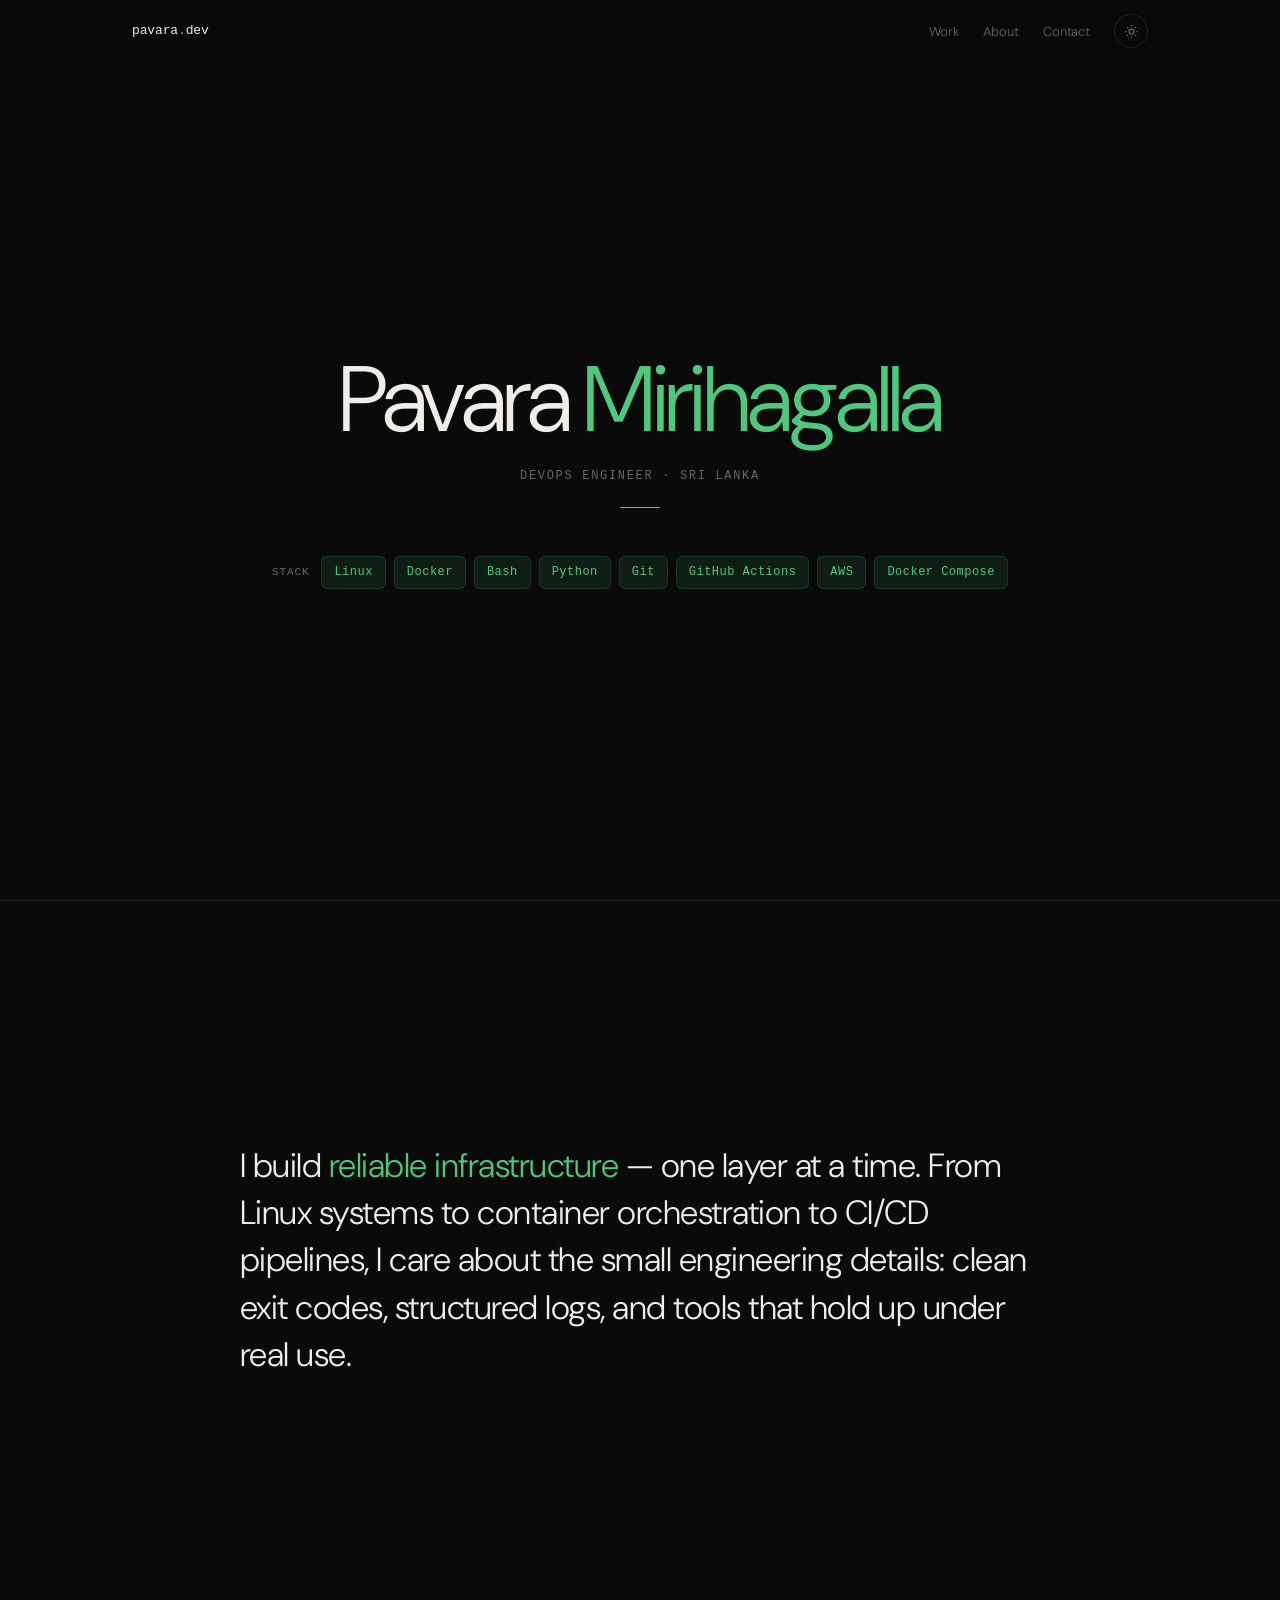
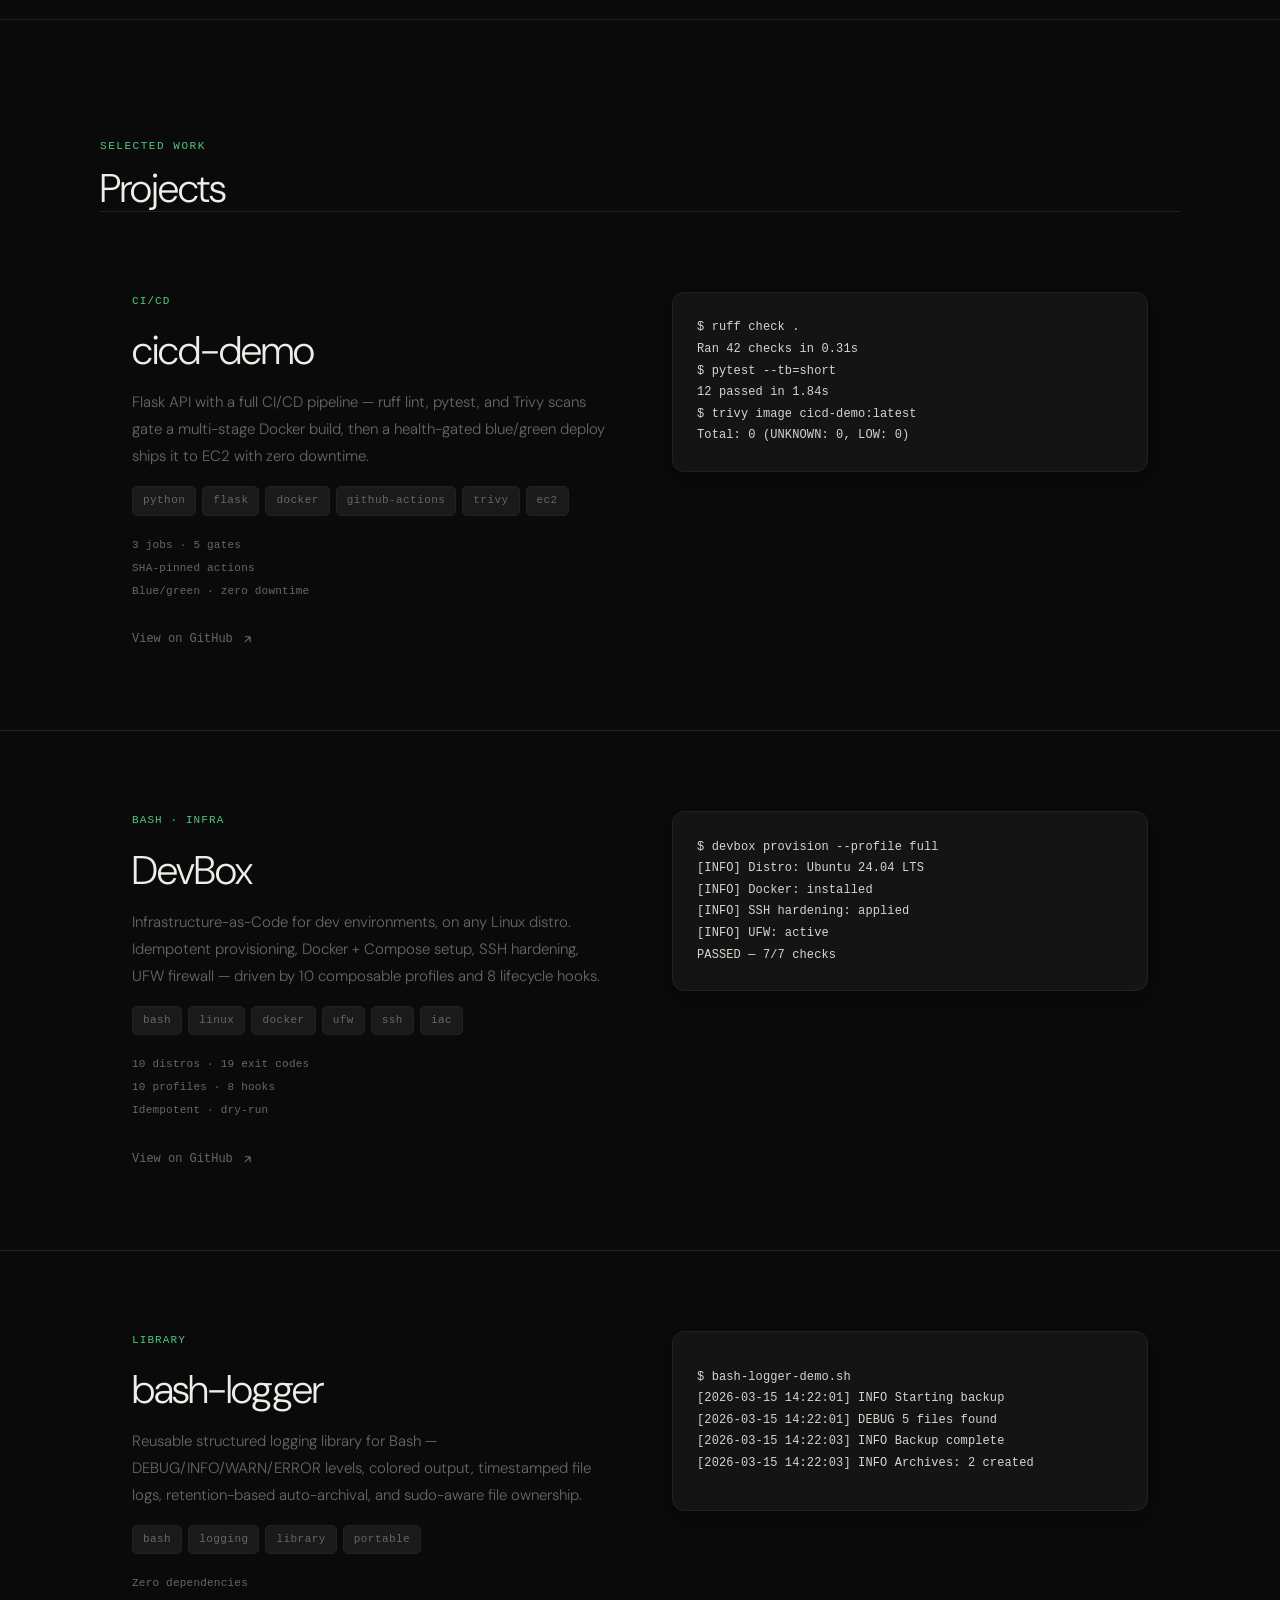
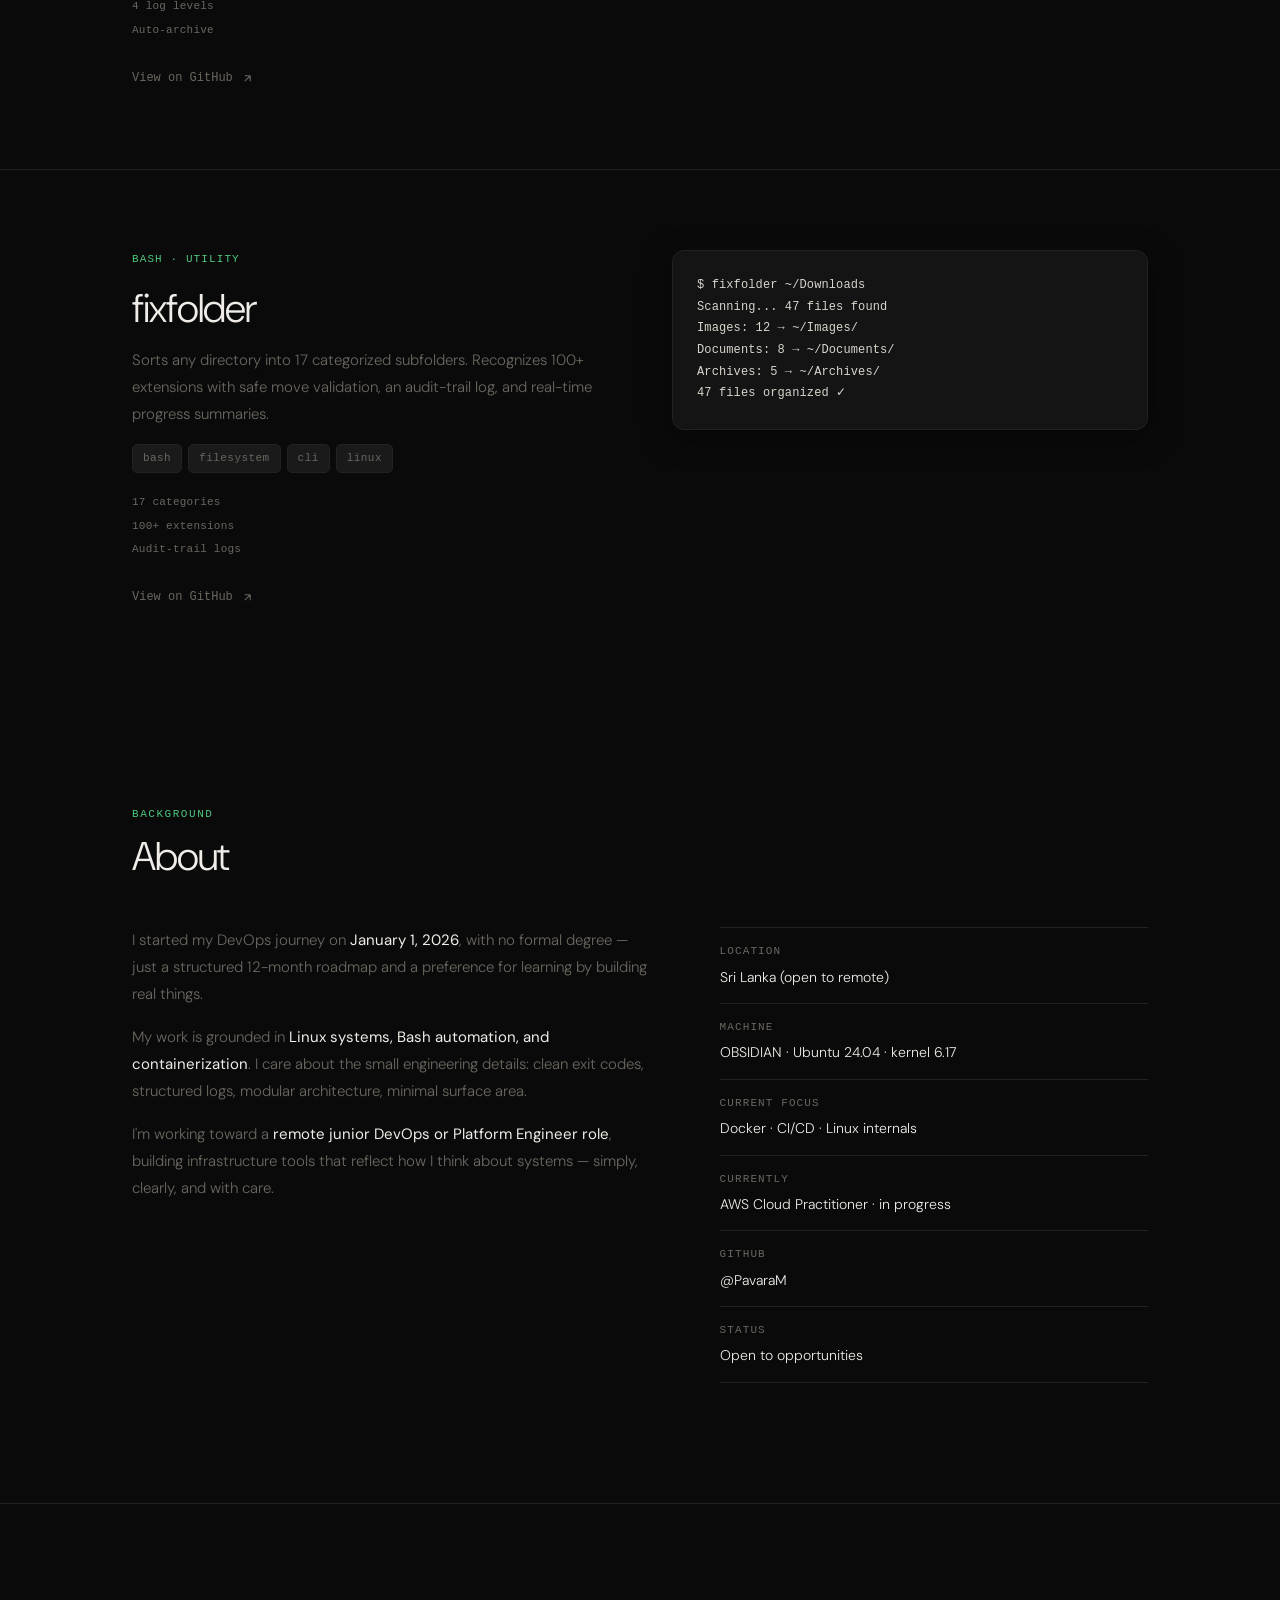
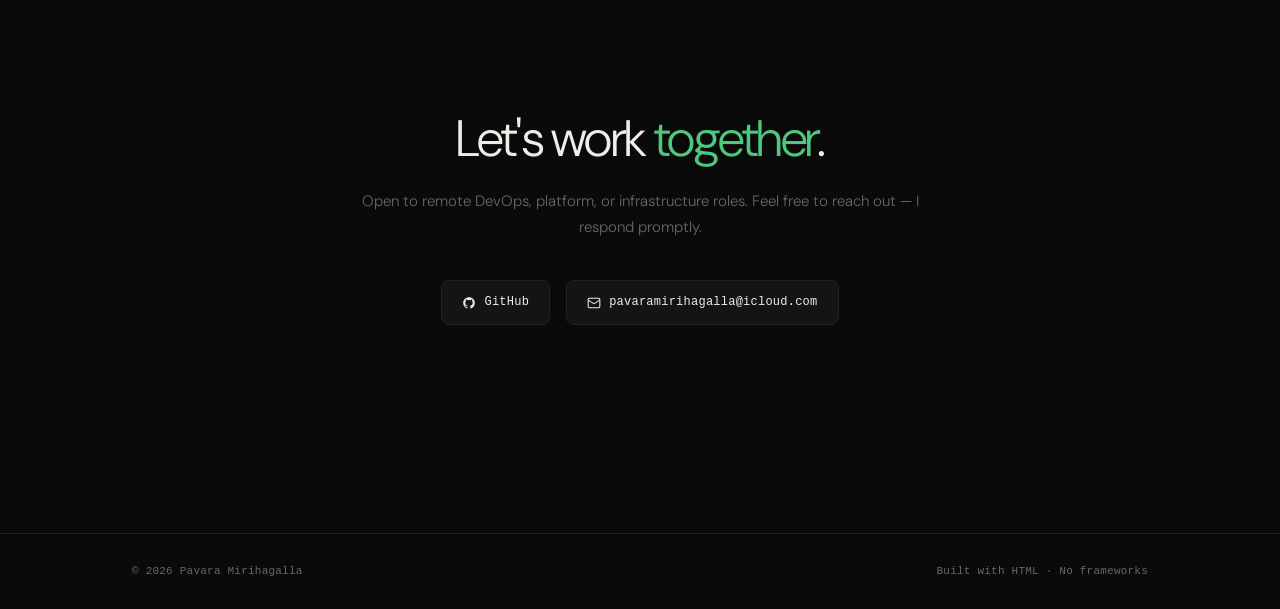
==== commit 96db1642: "ui: Apple Design polish — typography, motion, materials, accessibility - Fluid typographic scale: re" ====
--- a/index.html
+++ b/index.html
@@ -27,8 +27,9 @@
       --term-bg: #0e0e0c; --term-text: #d8d5cc;
       --mono: 'DM Mono', monospace; --sans: 'DM Sans', sans-serif;
       --shadow: 0 8px 30px rgba(0,0,0,.35);
-      --ease-out: cubic-bezier(0.23, 1, 0.32, 1);
-      --t-fast: 120ms; --t-normal: 200ms; --t-slow: 500ms;
+      --ease-out: cubic-bezier(0.16, 1, 0.3, 1);
+      --ease-spring: cubic-bezier(0.34, 1.56, 0.64, 1);
+      --t-fast: 100ms; --t-normal: 200ms; --t-slow: 520ms;
     }
     [data-theme="light"] {
       color-scheme: light;
@@ -42,7 +43,7 @@
     html { scroll-behavior: smooth; }
     body {
       font-family: var(--sans); background: var(--bg); color: var(--text);
-      font-size: 15px; font-weight: 300; line-height: 1.75;
+      font-size: 0.9375rem; font-weight: 300; line-height: 1.75;
       -webkit-font-smoothing: antialiased; font-optical-sizing: auto;
       transition: background var(--t-normal) var(--ease-out), color var(--t-normal) var(--ease-out);
     }
@@ -53,19 +54,26 @@
     /* NAV */
     nav {
       position: fixed; top: 0; left: 0; right: 0; z-index: 100;
-      background: rgba(10,10,10,.72); backdrop-filter: blur(20px) saturate(180%);
-      -webkit-backdrop-filter: blur(20px) saturate(180%);
-      border-bottom: 1px solid transparent; padding: 14px 0;
-      transition: border-color var(--t-fast), box-shadow var(--t-fast), background var(--t-normal) var(--ease-out);
-    }
-    [data-theme="light"] nav { background: rgba(246,245,241,.72); }
-    nav.scrolled { border-bottom-color: var(--border); box-shadow: 0 1px 0 var(--bg), 0 6px 24px rgba(0,0,0,.06); }
+      background: rgba(10,10,10,.78); backdrop-filter: blur(24px) saturate(180%);
+      -webkit-backdrop-filter: blur(24px) saturate(180%);
+      border-bottom: 1px solid rgba(255,255,255,0); padding: 14px 0;
+      transition: border-color var(--t-fast), box-shadow var(--t-fast), background var(--t-normal) var(--ease-out), backdrop-filter var(--t-normal) var(--ease-out);
+    }
+    [data-theme="light"] nav { background: rgba(246,245,241,.82); }
+    nav.scrolled {
+      border-bottom-color: rgba(255,255,255,0.07);
+      box-shadow: 0 1px 0 rgba(255,255,255,0.04), 0 8px 32px rgba(0,0,0,.18);
+    }
+    [data-theme="light"] nav.scrolled {
+      border-bottom-color: rgba(0,0,0,0.07);
+      box-shadow: 0 1px 0 rgba(0,0,0,0.03), 0 8px 24px rgba(0,0,0,.06);
+    }
     .nav-inner { display: flex; align-items: center; justify-content: space-between; gap: 20px; }
-    .nav-logo { font-family: var(--mono); font-size: 13px; color: var(--text); text-decoration: none; }
+    .nav-logo { font-family: var(--mono); font-size: 0.8125rem; letter-spacing: -0.01em; color: var(--text); text-decoration: none; }
     .nav-logo span { color: var(--accent); }
     .nav-right { display: flex; align-items: center; gap: 24px; }
     .nav-links { display: flex; gap: 24px; list-style: none; }
-    .nav-links a { font-size: 13px; color: var(--muted); text-decoration: none; transition: color var(--t-fast); position: relative; }
+    .nav-links a { font-size: 0.8125rem; letter-spacing: -0.01em; color: var(--muted); text-decoration: none; transition: color var(--t-fast); position: relative; }
     .nav-links a:hover { color: var(--text); }
     .nav-links a.active { color: var(--text); }
     .nav-links a.active::after { content: ''; position: absolute; left: 0; right: 0; bottom: -18px; height: 2px; background: var(--accent); border-radius: 2px; }
@@ -73,10 +81,10 @@
       display: inline-flex; align-items: center; justify-content: center;
       width: 34px; height: 34px; border: 1px solid var(--border); border-radius: 50%;
       background: transparent; color: var(--muted); cursor: pointer;
-      transition: color var(--t-fast), border-color var(--t-fast), transform var(--t-fast) var(--ease-out);
-    }
-    #theme-toggle:hover { color: var(--text); }
-    #theme-toggle:active { transform: scale(0.88); }
+      transition: color var(--t-fast), border-color var(--t-fast), transform 80ms var(--ease-out), background var(--t-fast);
+    }
+    #theme-toggle:hover { color: var(--text); border-color: color-mix(in srgb, var(--border) 60%, var(--text)); }
+    #theme-toggle:active { transform: scale(0.86); transition-duration: 60ms; }
     #theme-toggle svg { width: 15px; height: 15px; transition: transform var(--t-normal) var(--ease-out); }
     [data-theme="light"] .icon-moon { display: block; }
     [data-theme="light"] .icon-sun { display: none; }
@@ -90,13 +98,13 @@
     }
     .opening-inner { max-width: 820px; }
     .opening-name {
-      font-size: clamp(3rem, 8vw, 6rem); font-weight: 300;
-      line-height: 1.0; letter-spacing: -0.04em; margin-bottom: 20px;
+      font-size: clamp(3.2rem, 7.5vw, 5.8rem); font-weight: 300;
+      line-height: 1.05; letter-spacing: -0.04em; margin-bottom: 20px;
     }
     .opening-name em { font-style: normal; color: var(--accent); }
     .opening-role {
-      font-family: var(--mono); font-size: 12px; letter-spacing: 0.14em;
-      text-transform: uppercase; color: var(--muted); margin-bottom: 48px;
+      font-family: var(--mono); font-size: 0.75rem; letter-spacing: 0.14em;
+      text-transform: uppercase; color: var(--muted); margin-bottom: 48px; line-height: 1.2;
     }
     .opening-role::after {
       content: ''; display: block; width: 40px; height: 1px;
@@ -107,68 +115,45 @@
     .statement {
       min-height: 80vh; display: flex; align-items: center; justify-content: center;
       padding: 100px 0; border-top: 1px solid var(--border);
+      border-bottom: 1px solid var(--border);
     }
     .statement-text {
-      font-size: clamp(1.5rem, 3.5vw, 2.8rem); font-weight: 300;
-      line-height: 1.35; letter-spacing: -0.02em; max-width: 800px;
+      font-size: clamp(1.35rem, 2.8vw, 2.1rem); font-weight: 300;
+      line-height: 1.4; letter-spacing: -0.015em; max-width: 800px;
     }
     .statement-text em { font-style: normal; color: var(--accent); }
-
-    /* TERMINAL */
-    .terminal-section {
-      padding: 80px 0; border-top: 1px solid var(--border);
-      display: flex; justify-content: center;
-    }
-    .term-card {
-      background: var(--term-bg); border: 1px solid var(--border); border-radius: 12px;
-      box-shadow: var(--shadow); overflow: hidden; font-family: var(--mono);
-      font-size: 12px; line-height: 1.8; width: 100%; max-width: 580px;
-    }
-    .term-bar {
-      display: flex; align-items: center; gap: 6px; padding: 10px 14px;
-      border-bottom: 1px solid #2a2925; background: #1c1b18;
-    }
-    .term-dot { width: 9px; height: 9px; border-radius: 50%; }
-    .term-dot:nth-child(1) { background: #ff5f57; }
-    .term-dot:nth-child(2) { background: #febc2e; }
-    .term-dot:nth-child(3) { background: #28c840; }
-    .term-title { margin-left: 8px; font-size: 11px; color: #8a877f; }
-    .term-body { padding: 16px 18px 18px; overflow-x: auto; min-height: 200px; }
-    .term-body .c { color: #8a877f; }
-    .term-body .p { color: #9d9a92; }
-    .term-body .s { color: var(--accent); }
-    .term-cursor {
-      display: inline-block; width: 7px; height: 13px;
-      background: var(--accent); vertical-align: text-bottom;
-    }
-    .term-cursor.blink { animation: blink 1.1s steps(1) infinite; }
-    @keyframes blink { 50% { opacity: 0; } }
-    .term-line { opacity: 0; }
-    .term-line.visible { opacity: 1; }
 
     /* SECTIONS */
     section { scroll-margin-top: 60px; }
     .section-pad { padding: 120px 0; }
     .section-pad + .section-pad { border-top: 1px solid var(--border); }
     .section-label {
-      font-family: var(--mono); font-size: 11px; color: var(--accent);
-      letter-spacing: 0.14em; text-transform: uppercase; margin-bottom: 12px;
+      font-family: var(--mono); font-size: 0.6875rem; color: var(--accent);
+      letter-spacing: 0.14em; text-transform: uppercase; margin-bottom: 12px; line-height: 1.2;
     }
     h2 {
-      font-size: clamp(1.5rem, 3vw, 2rem); font-weight: 300;
-      letter-spacing: -0.015em; line-height: 1.15; margin-bottom: 48px;
-    }
+      font-size: clamp(1.75rem, 3.5vw, 2.5rem); font-weight: 300;
+      letter-spacing: -0.025em; line-height: 1.15; margin-bottom: 48px;
+    }
+
+    /* WORK — section header is an intro plate, not a peer entry */
+    #work > .container { padding-bottom: 0; border-bottom: 1px solid var(--border); }
+    #work > .container h2 { margin-bottom: 0; }
+    #projects-container .project:first-child { border-top: none; }
 
     /* STACK */
     .stack-row { display: flex; align-items: center; gap: 12px; flex-wrap: wrap; margin-top: 48px; }
-    .stack-label { font-family: var(--mono); font-size: 11px; color: var(--muted); letter-spacing: 0.08em; text-transform: uppercase; }
-    .stack-pills { display: flex; flex-wrap: wrap; gap: 8px; }
+    .stack-label { font-family: var(--mono); font-size: 0.6875rem; color: var(--muted); letter-spacing: 0.08em; text-transform: uppercase; }
+    .stack-pills { display: flex; flex-wrap: wrap; gap: 8px; justify-content: center; }
     .stack-pill {
-      font-family: var(--mono); font-size: 11.5px; background: var(--accent-soft);
+      font-family: var(--mono); font-size: 0.75rem; background: var(--accent-soft);
       color: var(--accent); padding: 5px 12px; border-radius: 6px;
-      border: 1px solid rgba(78,200,126,.15);
-    }
+      border: 1px solid rgba(78,200,126,.15); letter-spacing: 0.04em;
+      transition: background var(--t-fast), border-color var(--t-fast), transform 80ms var(--ease-out);
+    }
+    .stack-pill:hover { background: rgba(78,200,126,.16); border-color: rgba(78,200,126,.28); }
     [data-theme="light"] .stack-pill { border-color: rgba(22,163,74,.15); }
+    [data-theme="light"] .stack-pill:hover { background: rgba(22,163,74,.13); border-color: rgba(22,163,74,.28); }
 
     /* PROJECTS */
     .project { padding: 80px 0; border-top: 1px solid var(--border); }
@@ -176,30 +161,33 @@
     @media (max-width: 760px) { .project-inner { grid-template-columns: 1fr; gap: 36px; } }
     .project-meta { display: flex; flex-direction: column; gap: 16px; }
     .project-name {
-      font-size: clamp(1.5rem, 3vw, 2rem); font-weight: 300;
-      letter-spacing: -0.015em; line-height: 1.15;
+      font-size: clamp(1.75rem, 3.5vw, 2.5rem); font-weight: 300;
+      letter-spacing: -0.025em; line-height: 1.15;
     }
     .project-type {
-      font-family: var(--mono); font-size: 11px; color: var(--accent);
-      letter-spacing: 0.08em; text-transform: uppercase;
-    }
-    .project-desc { font-size: 15px; color: var(--muted); line-height: 1.8; }
+      font-family: var(--mono); font-size: 0.6875rem; color: var(--accent);
+      letter-spacing: 0.1em; text-transform: uppercase;
+    }
+    .project-desc { font-size: 0.9375rem; color: var(--muted); line-height: 1.8; }
     .project-tags { display: flex; flex-wrap: wrap; gap: 6px; }
     .tag {
-      font-family: var(--mono); font-size: 10.5px; color: var(--muted);
+      font-family: var(--mono); font-size: 0.6875rem; color: var(--muted);
       background: var(--surface-2); border: 1px solid var(--border);
-      padding: 4px 10px; border-radius: 5px;
+      padding: 4px 10px; border-radius: 5px; letter-spacing: 0.04em;
     }
     .project-stats {
-      font-family: var(--mono); font-size: 11px; color: var(--muted);
+      font-family: var(--mono); font-size: 0.6875rem; color: var(--muted);
       display: flex; flex-direction: column; gap: 4px; margin-top: 4px;
+      letter-spacing: 0.02em;
     }
     .project-link {
       display: inline-flex; align-items: center; gap: 8px;
-      font-family: var(--mono); font-size: 12px; color: var(--muted);
-      text-decoration: none; margin-top: 12px; transition: color var(--t-fast);
+      font-family: var(--mono); font-size: 0.75rem; color: var(--muted);
+      text-decoration: none; margin-top: 12px;
+      transition: color var(--t-fast), transform 80ms var(--ease-out);
     }
     .project-link:hover { color: var(--accent); }
+    .project-link:active { transform: scale(0.96); }
     .project-link svg { transition: transform var(--t-normal) var(--ease-out); }
     @media (hover: hover) and (pointer: fine) {
       .project-link:hover svg { transform: translate(2px, -2px); }
@@ -207,22 +195,31 @@
     .project-preview {
       background: var(--surface); border: 1px solid var(--border); border-radius: 12px;
       padding: 24px; box-shadow: var(--shadow); font-family: var(--mono);
-      font-size: 11.5px; line-height: 1.8; color: var(--muted);
+      font-size: 0.75rem; line-height: 1.8; color: var(--muted);
       min-height: 180px; display: flex; flex-direction: column; justify-content: center;
-    }
-    .project-preview .cmd { color: var(--term-text); }
+      /* only animate compositor-friendly properties: transform + opacity */
+      transition: border-color var(--t-normal) var(--ease-out), transform var(--t-normal) var(--ease-out);
+    }
+    @media (hover: hover) and (pointer: fine) {
+      .project-preview:hover {
+        border-color: rgba(78,200,126,.3);
+        transform: translateY(-2px);
+      }
+      [data-theme="light"] .project-preview:hover { border-color: rgba(22,163,74,.35); }
+    }
+    .project-preview .cmd { color: var(--term-text); letter-spacing: 0.01em; }
     .project-preview .ok { color: var(--accent); }
 
     /* ABOUT */
     .about-grid { display: grid; grid-template-columns: 1.1fr .9fr; gap: 64px; align-items: start; }
     @media (max-width: 760px) { .about-grid { grid-template-columns: 1fr; gap: 40px; } }
-    .about-text p { font-size: 15px; color: var(--muted); line-height: 1.8; margin-bottom: 16px; }
+    .about-text p { font-size: 0.9375rem; color: var(--muted); line-height: 1.8; margin-bottom: 16px; }
     .about-text strong { color: var(--text); font-weight: 400; }
     .fact-list { list-style: none; }
     .fact-item { display: flex; flex-direction: column; padding: 14px 0; border-bottom: 1px solid var(--border); }
     .fact-item:first-child { border-top: 1px solid var(--border); }
-    .fact-key { font-family: var(--mono); font-size: 10.5px; color: var(--muted); letter-spacing: 0.08em; text-transform: uppercase; margin-bottom: 3px; }
-    .fact-val { font-size: 13.5px; color: var(--text); }
+    .fact-key { font-family: var(--mono); font-size: 0.6875rem; color: var(--muted); letter-spacing: 0.1em; text-transform: uppercase; margin-bottom: 3px; }
+    .fact-val { font-size: 0.875rem; color: var(--text); }
 
     /* CONTACT */
     .contact {
@@ -235,48 +232,58 @@
       letter-spacing: -0.03em; line-height: 1.1; margin-bottom: 20px;
     }
     .contact-title span { color: var(--accent); }
-    .contact-sub { font-size: 15px; color: var(--muted); margin-bottom: 40px; line-height: 1.75; }
+    .contact-sub { font-size: 0.9375rem; color: var(--muted); margin-bottom: 40px; line-height: 1.75; }
     .contact-links { display: flex; gap: 16px; justify-content: center; flex-wrap: wrap; }
     .contact-link {
       display: inline-flex; align-items: center; gap: 8px;
       padding: 11px 20px; border-radius: 8px; font-family: var(--mono);
-      font-size: 12px; color: var(--text); text-decoration: none;
+      font-size: 0.75rem; letter-spacing: 0.02em; color: var(--text); text-decoration: none;
       border: 1px solid var(--border); background: var(--surface);
-      transition: opacity var(--t-fast), transform var(--t-fast) var(--ease-out), border-color var(--t-fast);
-    }
-    .contact-link:active { transform: scale(0.97); }
+      /* explicit per-property transitions so :active duration override targets all of them */
+      transition:
+        border-color var(--t-fast) var(--ease-out),
+        box-shadow var(--t-fast) var(--ease-out),
+        transform 80ms var(--ease-out),
+        opacity var(--t-fast) var(--ease-out);
+    }
+    .contact-link:active { transform: scale(0.95); transition-duration: 60ms; }
     @media (hover: hover) and (pointer: fine) {
-      .contact-link:hover { border-color: var(--accent); opacity: .9; transform: translateY(-1px); }
+      .contact-link:hover { border-color: var(--accent); box-shadow: 0 0 0 1px rgba(78,200,126,.12); opacity: .9; transform: translateY(-1px); }
+      [data-theme="light"] .contact-link:hover { box-shadow: 0 0 0 1px rgba(22,163,74,.12); }
     }
 
     /* FOOTER */
     footer { padding: 28px 0; border-top: 1px solid var(--border); }
-    .footer-inner { display: flex; justify-content: space-between; gap: 12px; flex-wrap: wrap; font-family: var(--mono); font-size: 11px; color: var(--muted); }
+    .footer-inner { display: flex; justify-content: space-between; gap: 12px; flex-wrap: wrap; font-family: var(--mono); font-size: 0.6875rem; color: var(--muted); letter-spacing: 0.02em; }
 
     /* SCROLL TO TOP */
     #to-top {
       position: fixed; bottom: 26px; right: 26px; z-index: 200;
       width: 42px; height: 42px; display: flex; align-items: center; justify-content: center;
       background: var(--text); color: var(--bg); border: none; border-radius: 50%;
-      cursor: pointer; opacity: 0; visibility: hidden; transform: translateY(10px);
+      cursor: pointer; opacity: 0; visibility: hidden; transform: translateY(10px) scale(0.9);
       transition: opacity var(--t-normal) var(--ease-out), transform var(--t-normal) var(--ease-out), visibility var(--t-normal);
-      box-shadow: 0 6px 20px rgba(0,0,0,.2);
-    }
-    #to-top.visible { opacity: 1; visibility: visible; transform: translateY(0); }
-    #to-top:active { transform: scale(0.92); transition-duration: 100ms; }
+      box-shadow: 0 6px 20px rgba(0,0,0,.24);
+    }
+    #to-top.visible { opacity: 1; visibility: visible; transform: translateY(0) scale(1); }
+    #to-top:active { transform: scale(0.88) !important; transition-duration: 60ms !important; }
     @media (hover: hover) and (pointer: fine) { #to-top:hover { opacity: .85; } }
 
     /* REVEAL */
-    .reveal { will-change: opacity, transform; }
-    .js .reveal { opacity: 0; transform: translateY(16px); transition: opacity var(--t-slow) var(--ease-out), transform var(--t-slow) var(--ease-out); }
+    .js .reveal { opacity: 0; transform: translateY(20px); transition: opacity var(--t-slow) var(--ease-out), transform var(--t-slow) var(--ease-out); }
     .js .reveal.is-visible { opacity: 1; transform: none; }
+    /* will-change only while the animation is in progress, not permanently */
+    .js .reveal:not(.is-visible) { will-change: opacity, transform; }
 
     /* ACCESSIBILITY */
     @media (prefers-reduced-motion: reduce) {
       html { scroll-behavior: auto; }
-      *, *::before, *::after { animation-duration: .01ms !important; animation-iteration-count: 1 !important; transition-duration: .01ms !important; }
-      .reveal { opacity: 1 !important; transform: none !important; }
+      /* surgical: kill transforms/slides/springs but keep color & opacity fades that aid comprehension */
+      *, *::before, *::after { animation-duration: .01ms !important; animation-iteration-count: 1 !important; }
+      .reveal { opacity: 1 !important; transform: none !important; transition: none !important; }
       .term-cursor { animation: none !important; opacity: 1 !important; }
+      /* kill layout-moving transitions only */
+      #to-top, .project-preview, .contact-link, .stack-pill, #theme-toggle { transform: none !important; transition: color var(--t-fast), border-color var(--t-fast), opacity var(--t-fast) !important; }
     }
     @media (prefers-reduced-transparency: reduce) {
       nav { background: var(--bg); backdrop-filter: none; -webkit-backdrop-filter: none; }
@@ -321,28 +328,15 @@
 </section>
 
 <!-- STATEMENT -->
-<section class="statement" id="statement">
-  <div class="container">
-    <p class="statement-text reveal">
-      I build <em>reliable infrastructure</em> — one layer at a time. From Linux systems to container orchestration to CI/CD pipelines, I care about the small engineering details: clean exit codes, structured logs, and tools that hold up under real use.
-    </p>
-  </div>
-</section>
-
-<!-- TERMINAL -->
-<section class="terminal-section" id="terminal">
-  <div class="container">
-    <div class="term-card reveal">
-      <div class="term-bar">
-        <span class="term-dot"></span><span class="term-dot"></span><span class="term-dot"></span>
-        <span class="term-title">pavara@obsidian — ~</span>
+    <section class="statement" id="statement">
+      <div class="container">
+        <p class="statement-text reveal">
+          I build <em>reliable infrastructure</em> — one layer at a time. From Linux systems to container orchestration to CI/CD pipelines, I care about the small engineering details: clean exit codes, structured logs, and tools that hold up under real use.
+        </p>
       </div>
-      <div class="term-body" id="term-body"></div>
-    </div>
-  </div>
-</section>
-
-<!-- WORK -->
+    </section>
+
+    <!-- WORK -->
 <section id="work">
   <div class="container section-pad">
     <p class="section-label reveal">Selected Work</p>
@@ -378,7 +372,7 @@
 <section class="contact" id="contact">
   <div class="container">
     <div class="contact-inner reveal">
-      <p class="contact-title">Let's work <span>together</span>.</p>
+      <h2 class="contact-title">Let's work <span>together</span>.</h2>
       <p class="contact-sub">Open to remote DevOps, platform, or infrastructure roles. Feel free to reach out — I respond promptly.</p>
       <div class="contact-links">
         <a href="https://github.com/PavaraM" target="_blank" rel="noopener" class="contact-link">
@@ -447,20 +441,6 @@
 
   var SKILLS = ['Linux','Docker','Bash','Python','Git','GitHub Actions','AWS','Docker Compose'];
 
-  var TERM_LINES = [
-    { cls: '', html: '<span class="p">$</span> devbox doctor' },
-    { cls: 'c', html: '[INFO] Family: debian' },
-    { cls: 'c', html: '[INFO] Distro: Ubuntu 24.04 LTS' },
-    { cls: 'c', html: '[INFO] SSH hardening: applied' },
-    { cls: 'c', html: '[INFO] Firewall (ufw): active' },
-    { cls: 'c', html: '[INFO] Docker engine: healthy' },
-    { cls: 's', html: 'PASSED \u2014 7/7 checks' },
-    { cls: '', html: '' },
-    { cls: '', html: '<span class="p">$</span> fixfolder ~/Downloads' },
-    { cls: 's', html: '47 files organized \u2713' },
-    { cls: '', html: '' },
-    { cls: '', html: '<span class="p">$</span> <span class="term-cursor blink"></span>' }
-  ];
 
   function esc(s) { return String(s).replace(/&/g,'&amp;').replace(/</g,'&lt;').replace(/>/g,'&gt;').replace(/"/g,'&quot;'); }
 
@@ -487,27 +467,6 @@
 
   document.getElementById('year').textContent = new Date().getFullYear();
 
-  // Terminal typing animation
-  function startTerminal() {
-    var body = document.getElementById('term-body');
-    body.innerHTML = '';
-    var i = 0;
-    function addLine() {
-      if (i >= TERM_LINES.length) return;
-      var line = TERM_LINES[i];
-      var el = document.createElement('div');
-      el.className = line.cls ? 'term-line ' + line.cls : 'term-line';
-      el.innerHTML = line.html;
-      body.appendChild(el);
-      requestAnimationFrame(function(){ el.classList.add('visible'); });
-      i++;
-      if (i < TERM_LINES.length) {
-        setTimeout(addLine, line.html ? 200 : 100);
-      }
-    }
-    addLine();
-  }
-
   // Theme toggle
   var root = document.documentElement;
   document.getElementById('theme-toggle').addEventListener('click', function(){
@@ -539,9 +498,12 @@
   });
   onScroll();
 
-  toTop.addEventListener('click', function(){ window.scrollTo({ top: 0, behavior: 'smooth' }); });
-
-  // IntersectionObserver for reveals + terminal trigger
+  toTop.addEventListener('click', function(){
+    var reducedMotion = window.matchMedia('(prefers-reduced-motion: reduce)').matches;
+    window.scrollTo({ top: 0, behavior: reducedMotion ? 'auto' : 'smooth' });
+  });
+
+  // IntersectionObserver for reveals
   var prefersReducedMotion = window.matchMedia('(prefers-reduced-motion: reduce)').matches;
   if (!prefersReducedMotion && 'IntersectionObserver' in window) {
     var revealIO = new IntersectionObserver(function(entries){
